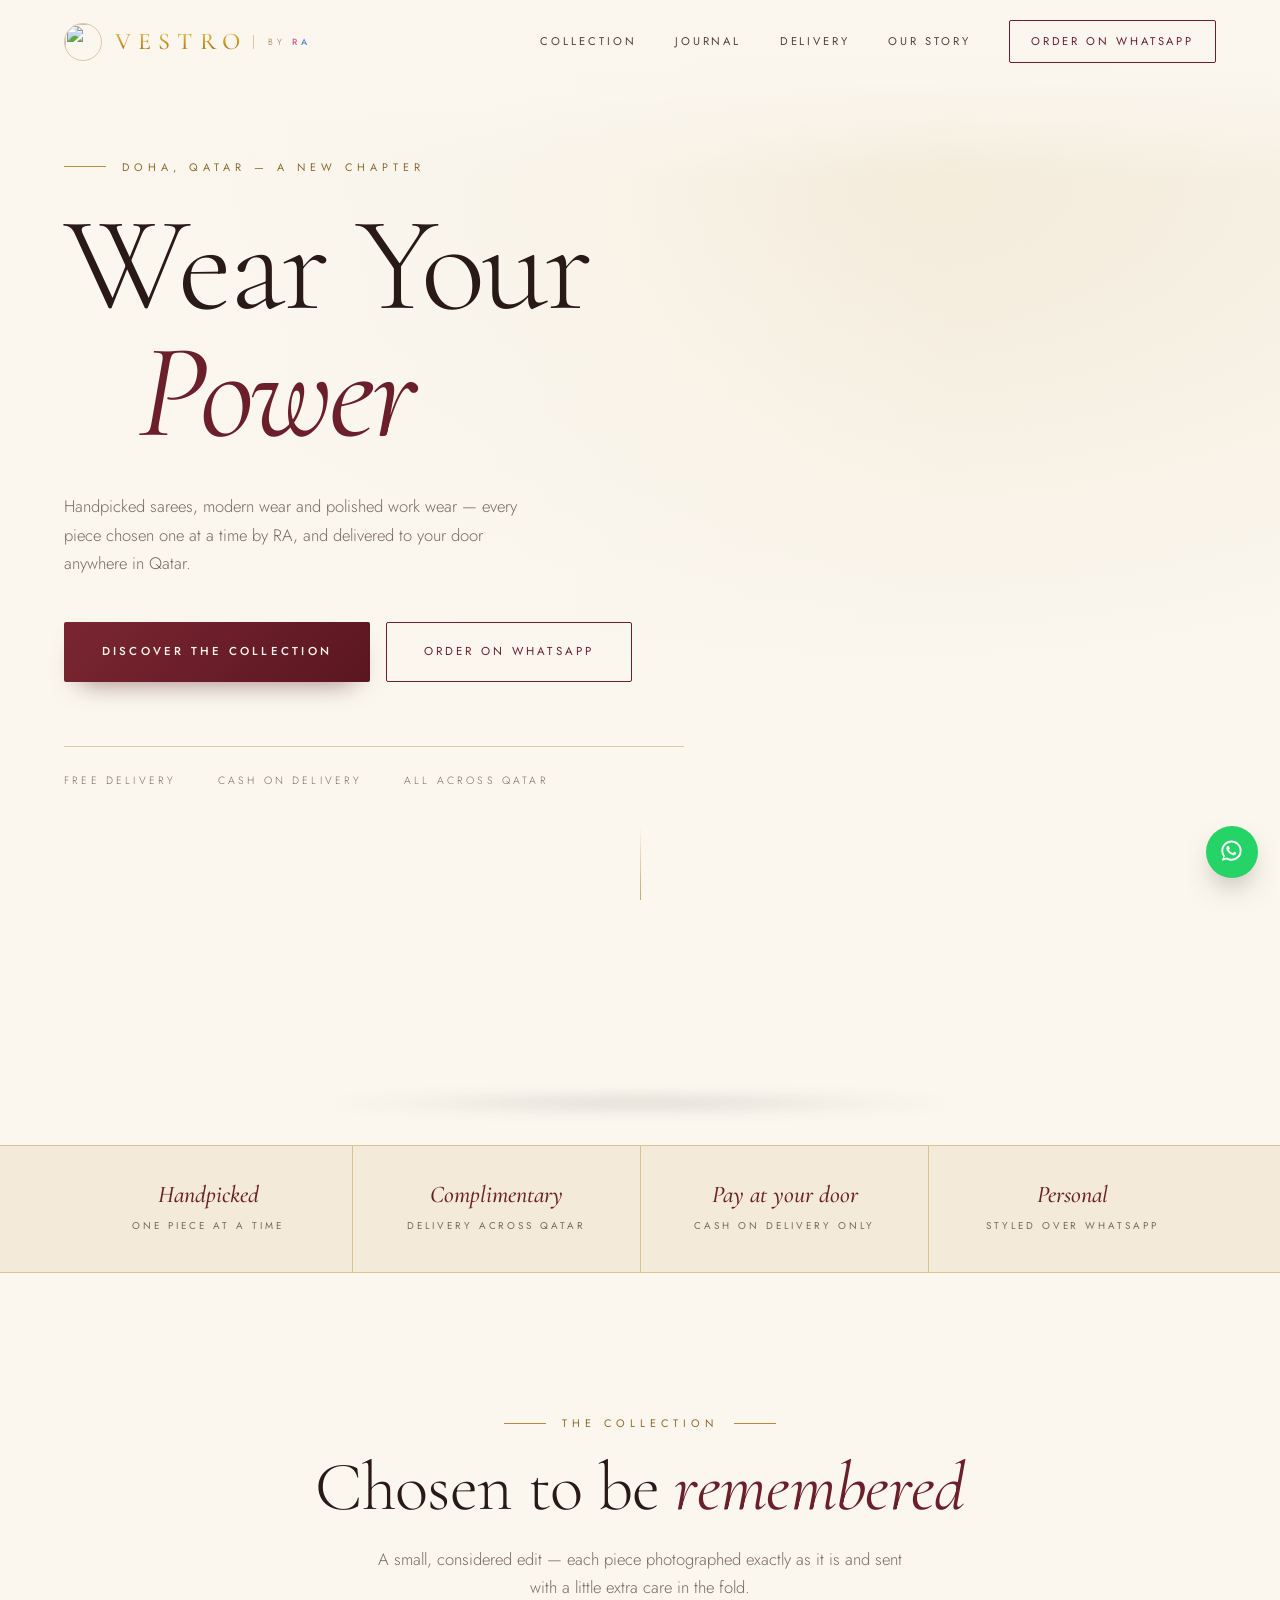
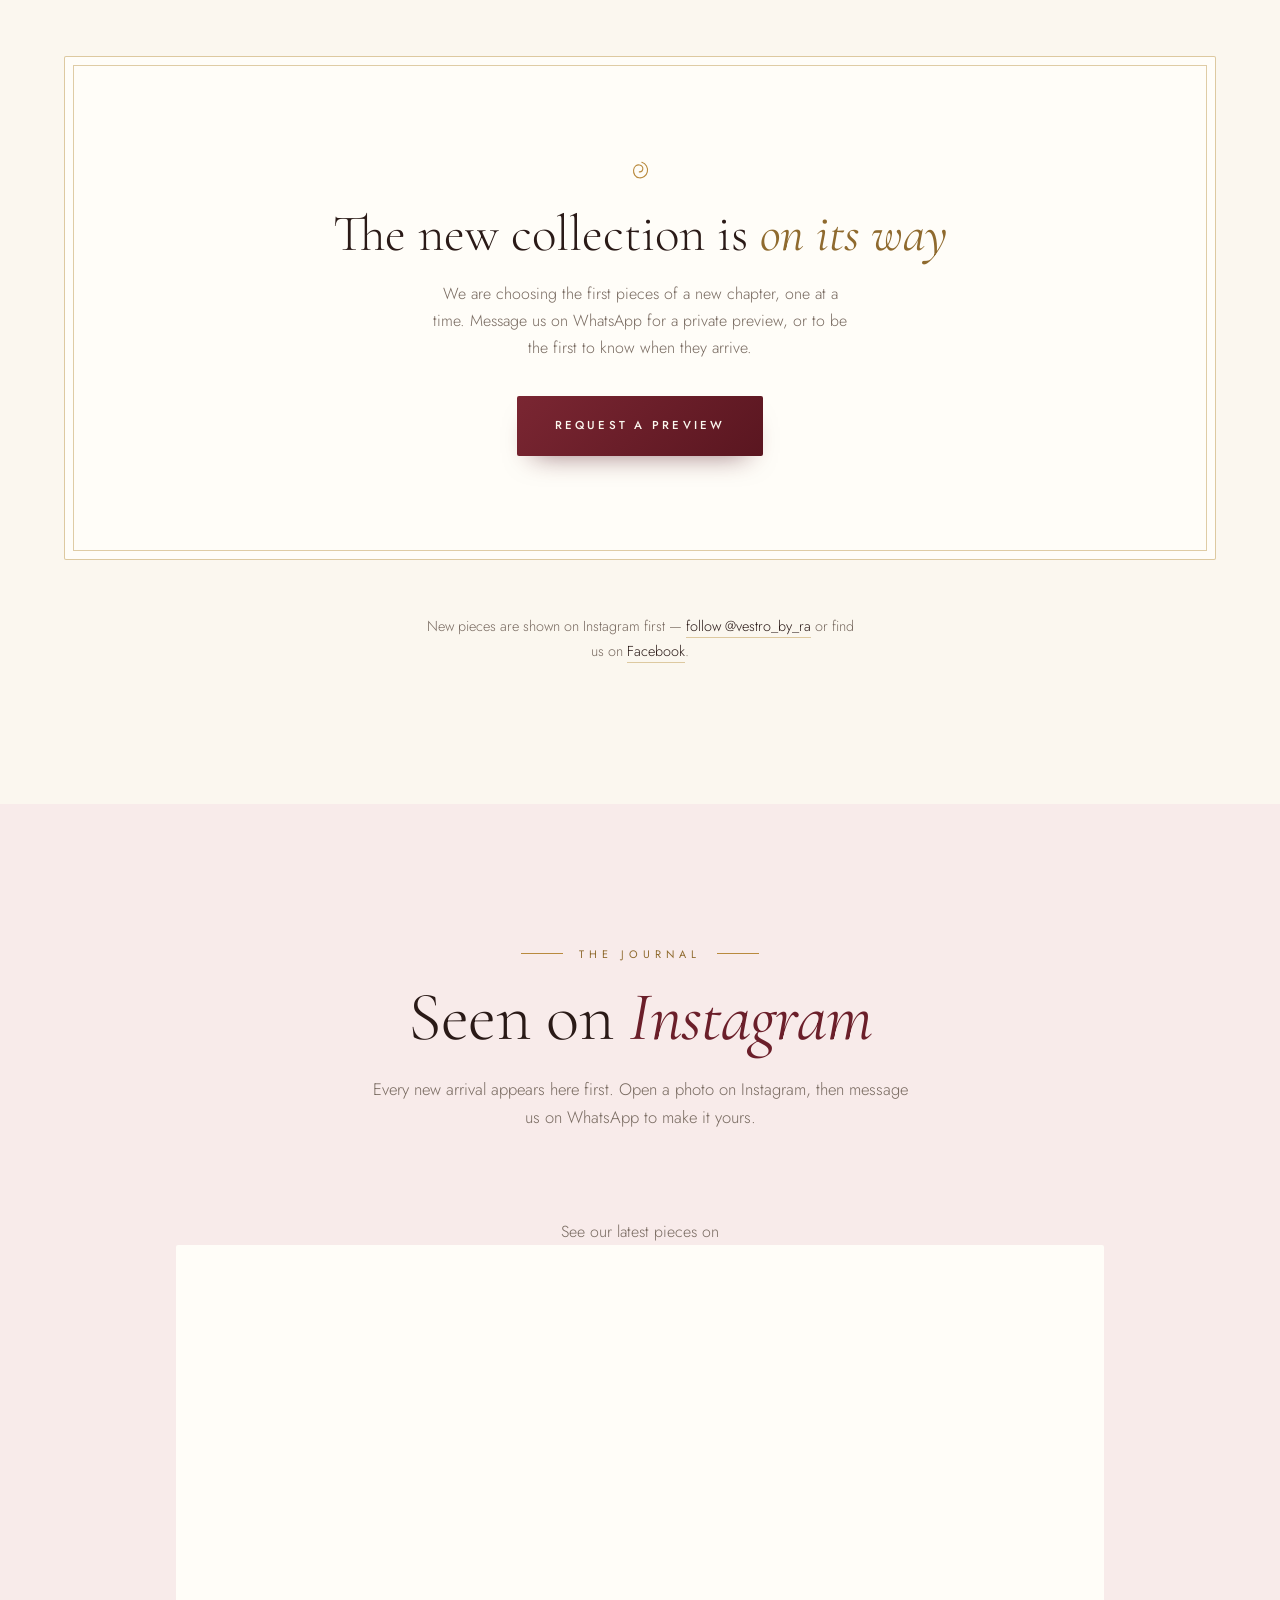
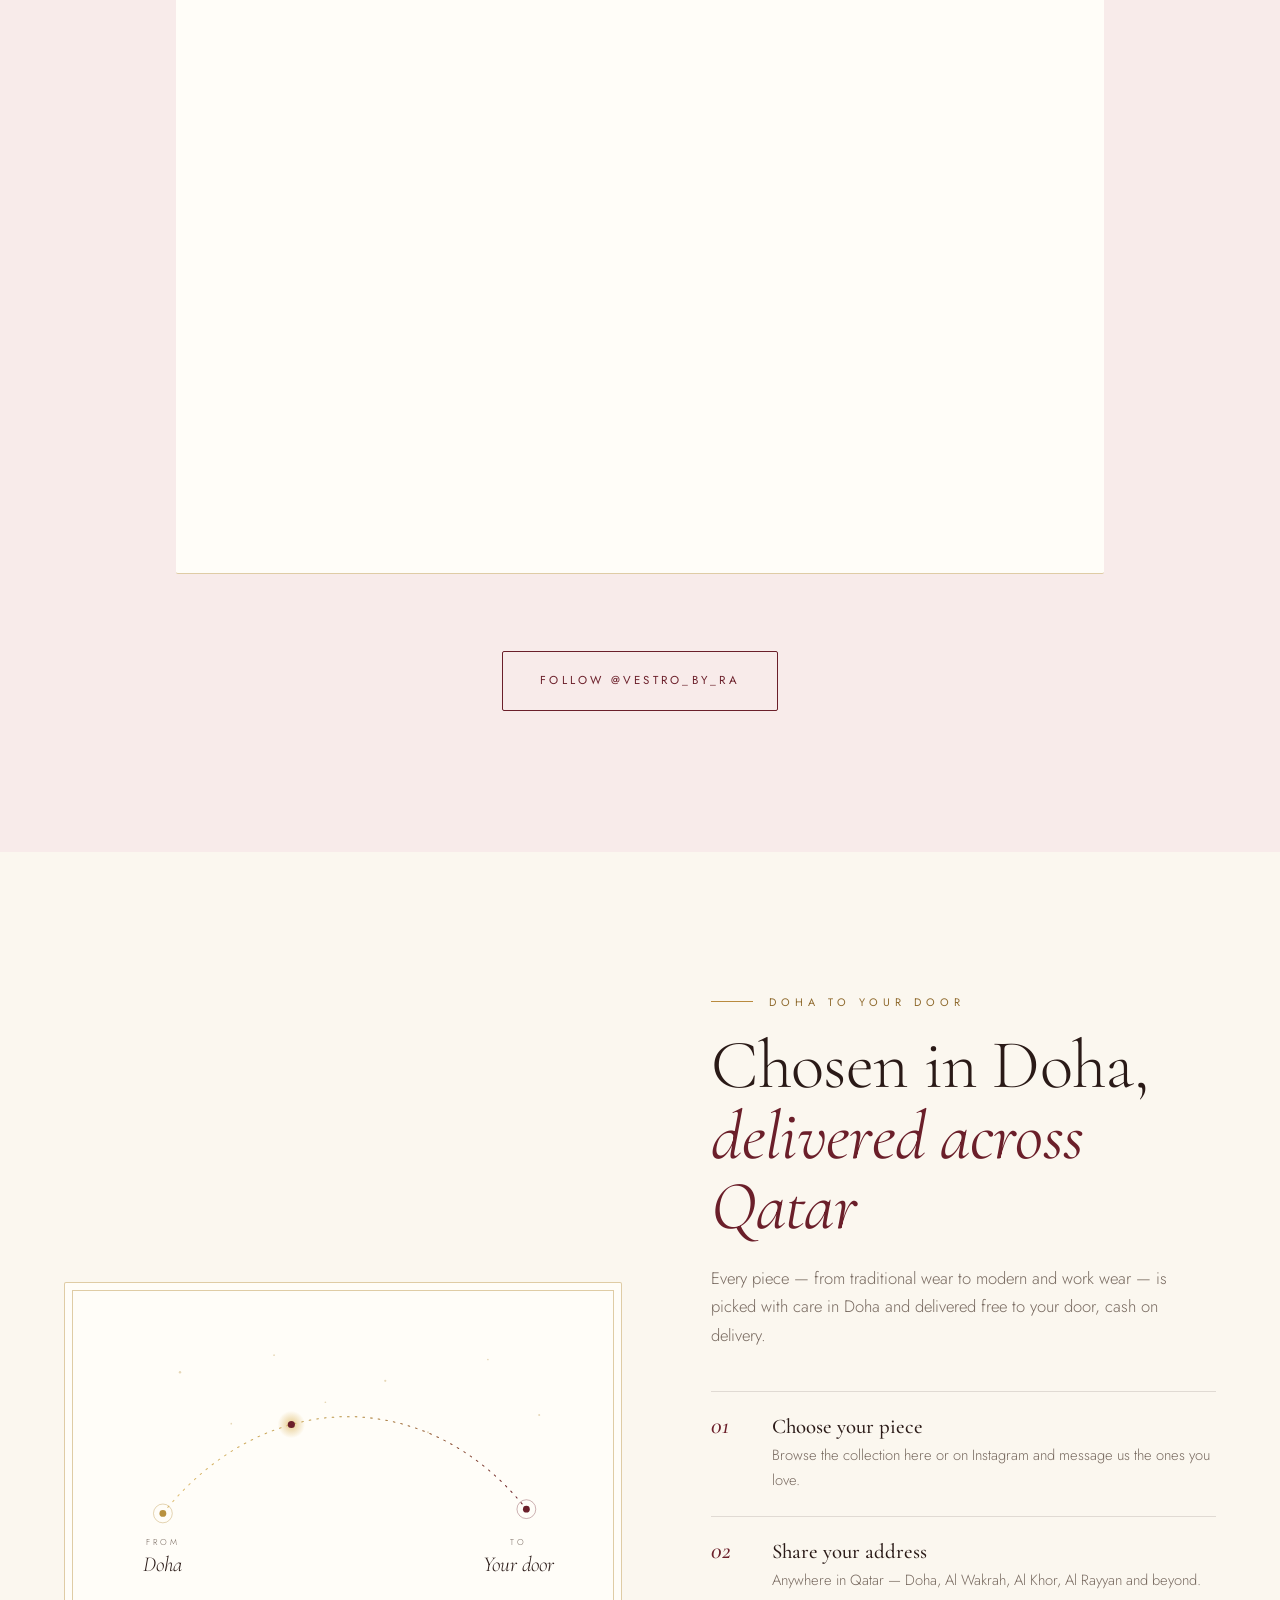
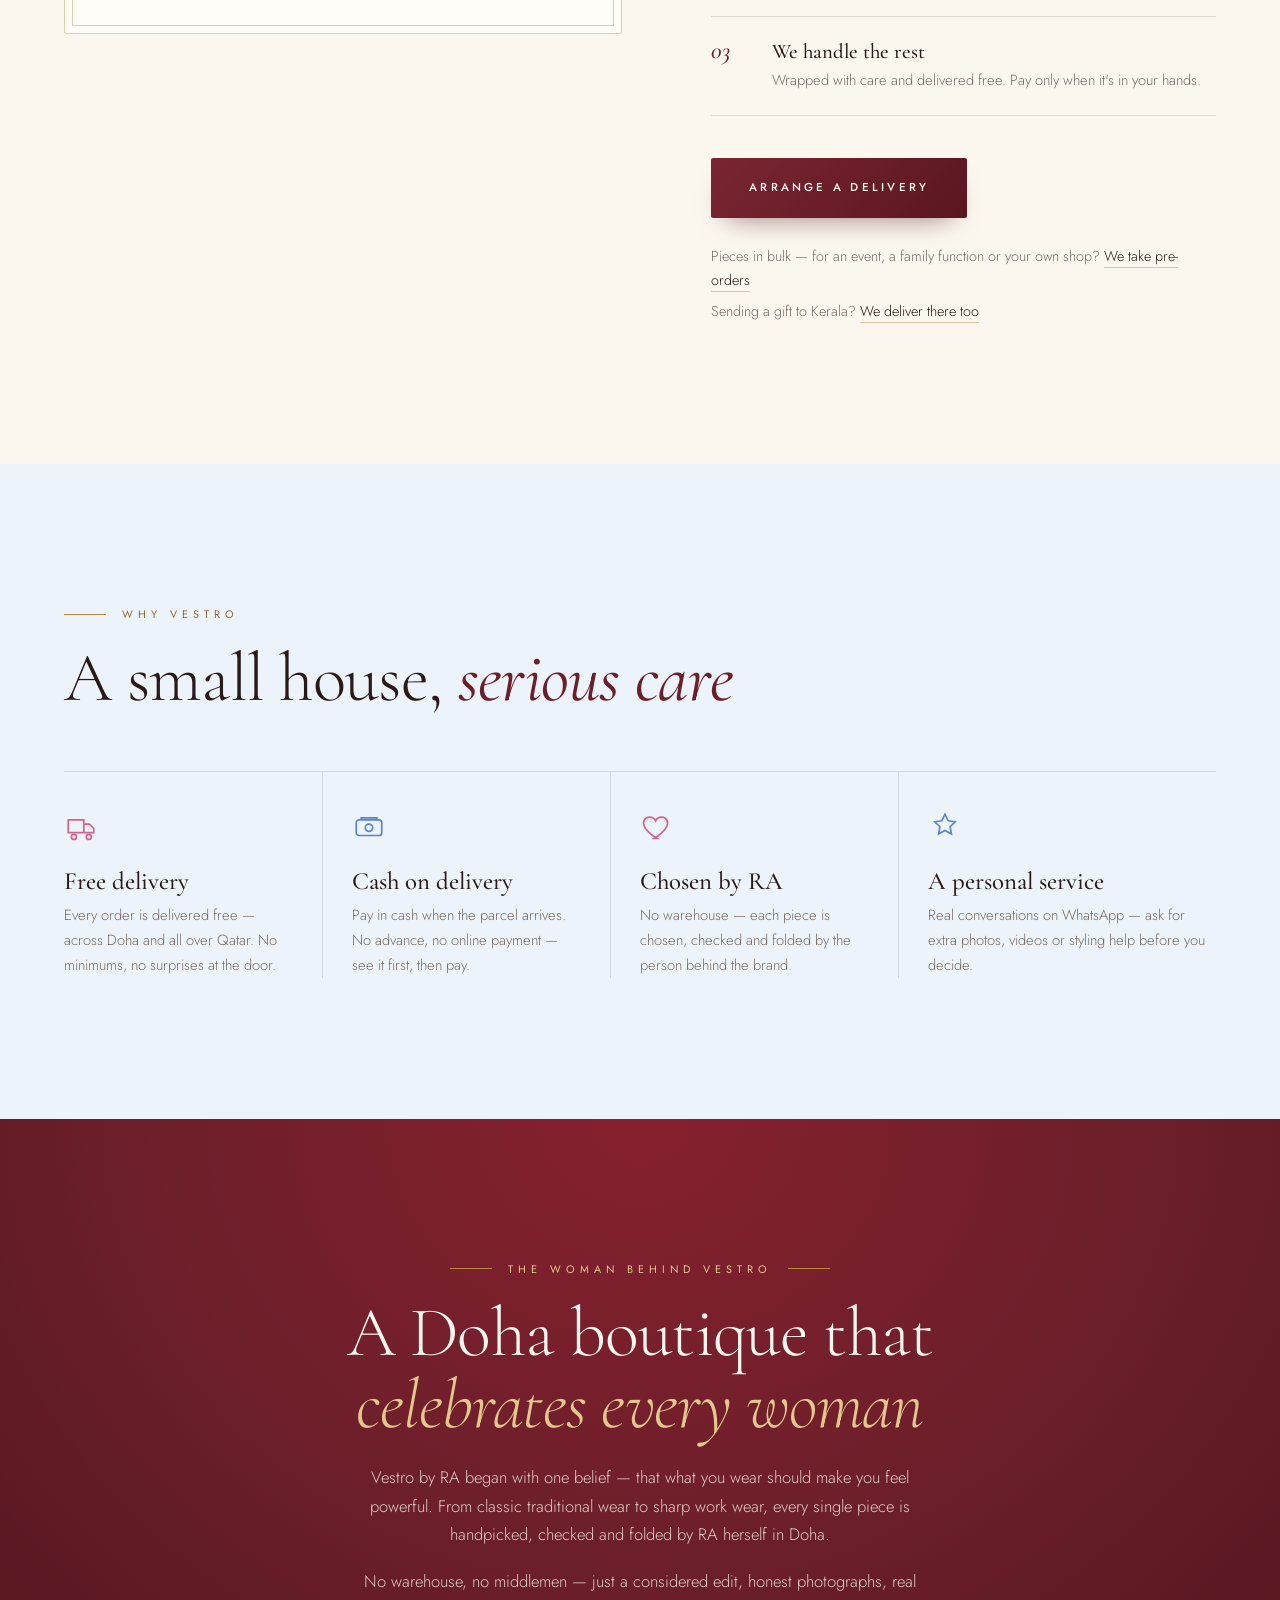
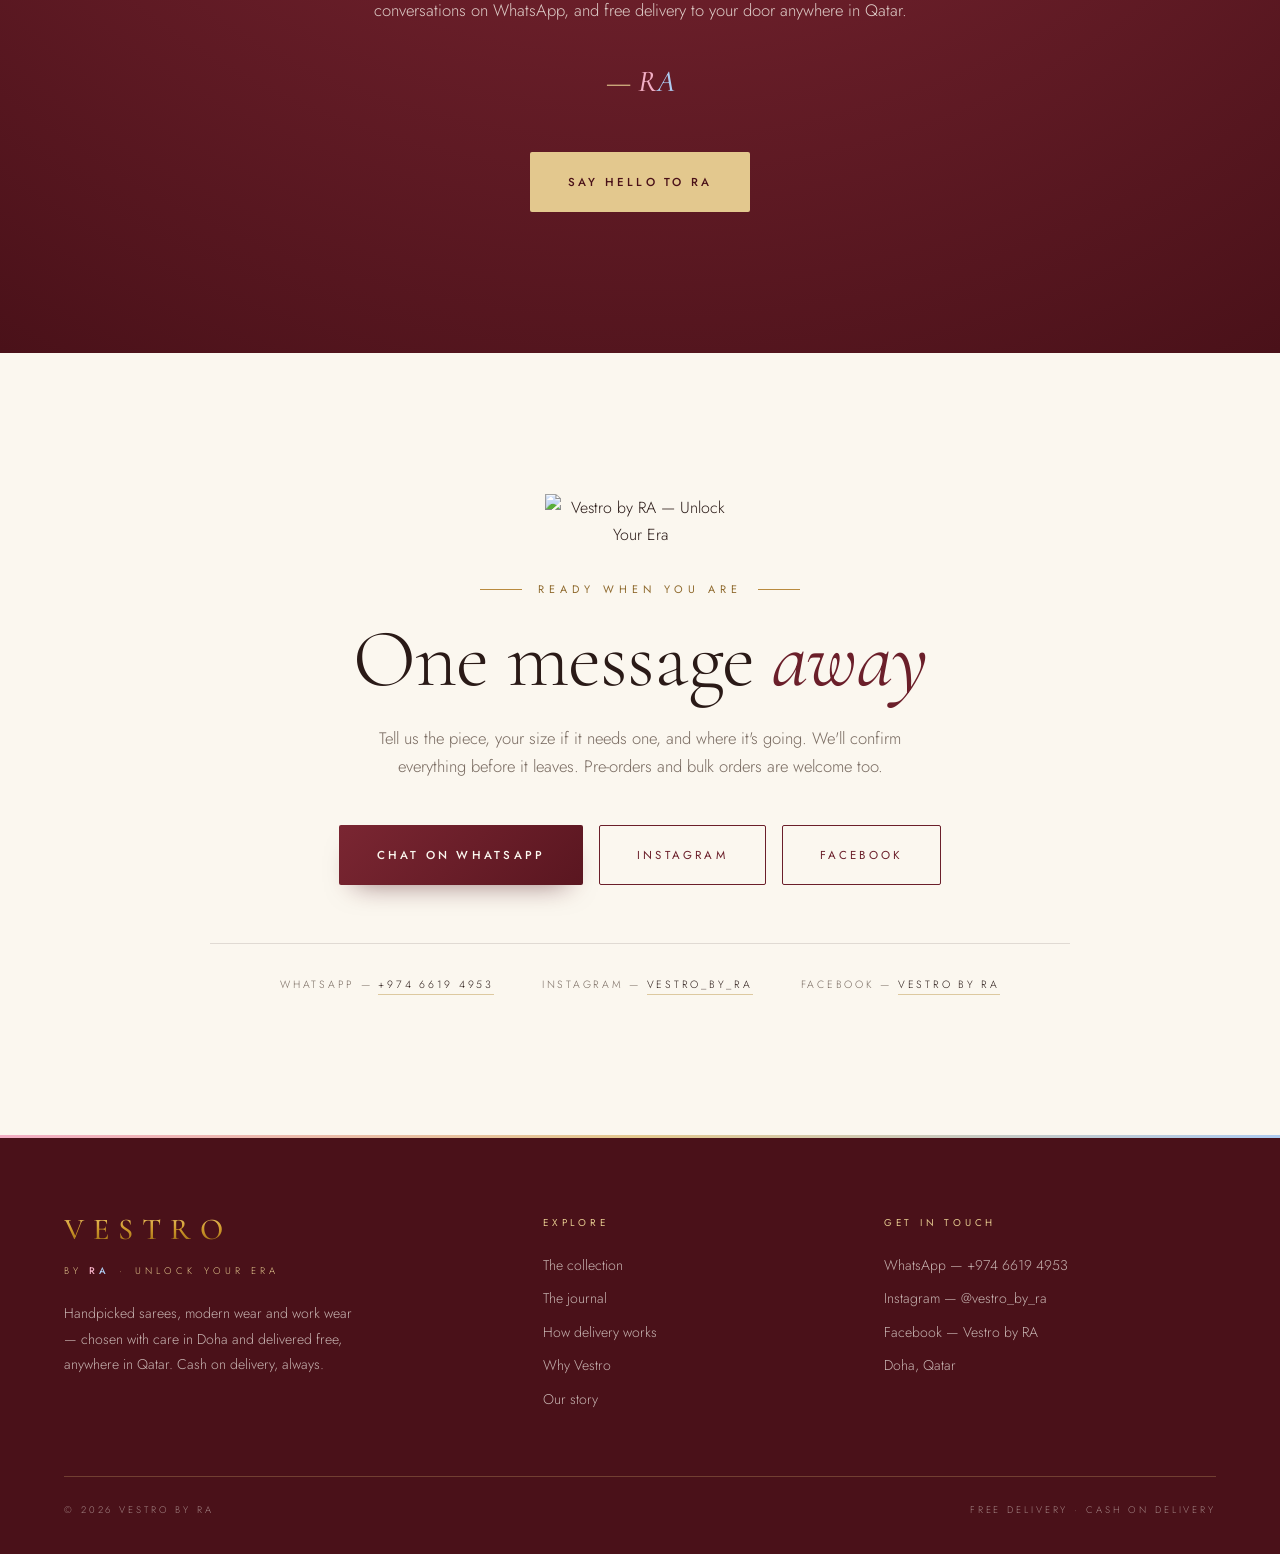
==== index.html @ fd51db3a "Champagne white with the original dark red; light blue and pink touches" ====
<!DOCTYPE html>
<html lang="en">
<head>
<meta charset="UTF-8" />
<meta name="viewport" content="width=device-width, initial-scale=1.0" />
<title>Vestro by RA — Wear Your Power</title>
<meta name="description" content="Vestro by RA — a Doha boutique of handpicked sarees, modern wear & work wear. Ordered on WhatsApp, delivered free across Qatar, cash on delivery." />
<meta name="theme-color" content="#fbf7ef" />
<link rel="icon" type="image/png" href="logo-mark.png" />
<link rel="apple-touch-icon" href="logo-mark.png" />
<link rel="preconnect" href="https://fonts.googleapis.com" />
<link rel="preconnect" href="https://fonts.gstatic.com" crossorigin />
<link href="https://fonts.googleapis.com/css2?family=Cormorant+Garamond:ital,wght@0,300;0,400;0,500;0,600;1,300;1,400;1,500&family=Jost:wght@300;400;500&display=swap" rel="stylesheet" />

  <!-- bump ?v= whenever these files change, so browsers don't keep an old copy -->
  <link rel="stylesheet" href="styles.css?v=8">
</head>
<body>

<!-- shared paisley ornament -->
<svg style="display:none" aria-hidden="true">
  <symbol id="paisley" viewBox="0 0 24 24">
    <path d="M14 3.5c4.5 1.5 7 6 6 10.5S15 21 11 20.5 4.5 16 5 12s3.5-6 6.5-5.5c2.5.4 4 2.6 3.5 4.8-.4 1.8-2 3-3.8 2.7"/>
  </symbol>
</svg>

<!-- ================= NAV ================= -->
<nav class="nav" id="nav">
  <div class="wrap nav-inner">
    <a href="#top" class="brand" aria-label="Vestro by RA — home">
      <img class="brand-mark" src="logo-mark.png" alt="" width="38" height="38" />
      <span class="brand-name">Vestro</span>
      <span class="brand-by">by <span class="ra-r">R</span><span class="ra-a">A</span></span>
    </a>
    <button class="nav-burger" id="navBurger" type="button" aria-label="Open menu" aria-expanded="false" aria-controls="navLinks">
      <span></span><span></span><span></span>
    </button>
    <div class="nav-links" id="navLinks">
      <a href="#collection">Collection</a>
      <a href="#instagram">Journal</a>
      <a href="#gift">Delivery</a>
      <a href="#story">Our story</a>
      <a class="nav-cta" href="https://wa.me/c/97466194953" target="_blank" rel="noopener">Order on WhatsApp</a>
    </div>
  </div>
</nav>

<!-- ================= HERO ================= -->
<header class="hero" id="top">
  <canvas id="silk" aria-hidden="true"></canvas>
  <div class="hero-scrim" aria-hidden="true"></div>

  <div class="wrap hero-content">
    <p class="eyebrow reveal">Doha, Qatar — A new chapter</p>
    <h1 class="reveal" style="transition-delay:.1s">Wear Your <span class="gold-word">Power</span></h1>
    <p class="lead reveal" style="transition-delay:.2s">
      Handpicked sarees, modern wear and polished work wear — every piece
      chosen one at a time by RA, and delivered to your door anywhere in Qatar.
    </p>
    <div class="cta-row reveal" style="transition-delay:.3s">
      <a class="btn btn-primary" href="#collection">Discover the collection</a>
      <a class="btn btn-outline" href="https://wa.me/c/97466194953" target="_blank" rel="noopener">Order on WhatsApp</a>
    </div>
    <div class="hero-meta reveal" style="transition-delay:.4s">
      <span>Free delivery</span>
      <span>Cash on delivery</span>
      <span>All across Qatar</span>
    </div>
  </div>

  <a class="scroll-hint" href="#collection" aria-label="Scroll to collection"></a>
</header>

<!-- ================= SILK SASH (3D) ================= -->
<div class="ribbon-wrap" id="ribbonWrap" aria-hidden="true">
  <canvas id="ribbon"></canvas>
</div>

<!-- ================= PROMISE STRIP ================= -->
<div class="promise">
  <div class="wrap promise-inner">
    <div class="promise-item"><b>Handpicked</b><span>One piece at a time</span></div>
    <div class="promise-item"><b>Complimentary</b><span>Delivery across Qatar</span></div>
    <div class="promise-item"><b>Pay at your door</b><span>Cash on delivery only</span></div>
    <div class="promise-item"><b>Personal</b><span>Styled over WhatsApp</span></div>
  </div>
</div>

<!-- ================= COLLECTION ================= -->
<section class="section" id="collection">
  <div class="wrap">
    <div class="head-center">
      <p class="eyebrow reveal">The collection</p>
      <h2 class="reveal" style="transition-delay:.08s">Chosen to be <span class="gold-word">remembered</span></h2>
      <p class="lead reveal" style="transition-delay:.16s">
        A small, considered edit — each piece photographed exactly as it is
        and sent with a little extra care in the fold.
      </p>
    </div>

    <!-- shop-by-category circles (appear when the collection has more than one) -->
    <div class="cat-row reveal" id="catRow" hidden></div>

    <!-- category filters (appear when the collection has more than one) -->
    <div class="filter-row reveal" id="filterRow" hidden></div>

    <!-- products load live from the admin portal (admin.html) -->
    <div class="grid" id="productGrid" aria-live="polite"></div>

    <p class="lead collection-note reveal">
      New pieces are shown on Instagram first —
      <a class="text-link" href="https://instagram.com/vestro_by_ra" target="_blank" rel="noopener">follow @vestro_by_ra</a>
      or find us on
      <a class="text-link" href="https://www.facebook.com/share/1HUTnpnypa/?mibextid=wwXIfr" target="_blank" rel="noopener">Facebook</a>.
    </p>
  </div>
</section>

<!-- ================= INSTAGRAM FEED ================= -->
<section class="section instagram" id="instagram">
  <div class="wrap">
    <div class="head-center">
      <p class="eyebrow reveal">The journal</p>
      <h2 class="reveal" style="transition-delay:.08s">Seen on <span class="gold-word">Instagram</span></h2>
      <p class="lead reveal" style="transition-delay:.16s">
        Every new arrival appears here first. Open a photo on Instagram,
        then message us on WhatsApp to make it yours.
      </p>
    </div>
    <div class="ig-feed reveal" style="transition-delay:.24s">
      <!-- Instagram feed (@vestro_by_ra) — rendered from the Behold data feed -->
      <div class="ig-grid" id="igGrid" aria-label="Latest Instagram posts"></div>
      <script>
        (() => {
          const grid = document.getElementById("igGrid");
          const NS = "http://www.w3.org/2000/svg";
          const svgEl = (tag, attrs) => {
            const el = document.createElementNS(NS, tag);
            for (const k in attrs) el.setAttribute(k, attrs[k]);
            return el;
          };
          const makeIcon = (type) => {
            if (type === "VIDEO") {
              const svg = svgEl("svg", { viewBox: "0 0 24 24", fill: "currentColor" });
              svg.append(svgEl("path", { d: "M8 5.5v13l11-6.5z" }));
              return svg;
            }
            if (type === "CAROUSEL_ALBUM") {
              const svg = svgEl("svg", { viewBox: "0 0 24 24", fill: "currentColor" });
              svg.append(svgEl("path", { d: "M8 4h10a2 2 0 0 1 2 2v10h-2V6H8z" }));
              svg.append(svgEl("rect", { x: "4", y: "8", width: "12", height: "12", rx: "2" }));
              return svg;
            }
            return null;
          };
          fetch("https://feeds.behold.so/9GCk6ir7QmacVYVJ0ZZN")
            .then(r => r.json())
            .then(data => {
              (data.posts || []).forEach(p => {
                const a = document.createElement("a");
                a.href = p.permalink;
                a.target = "_blank";
                a.rel = "noopener";
                const img = document.createElement("img");
                img.src = (p.sizes && p.sizes.medium) ? p.sizes.medium.mediaUrl : p.mediaUrl;
                img.alt = "Instagram post by @vestro_by_ra";
                img.loading = "lazy";
                a.append(img);
                const icon = makeIcon(p.mediaType);
                if (icon) {
                  const badge = document.createElement("span");
                  badge.className = "ig-type";
                  badge.append(icon);
                  a.append(badge);
                }
                grid.append(a);
              });
            })
            .catch(() => {
              const msg = document.createElement("p");
              msg.className = "ig-fallback";
              msg.append("See our latest pieces on ");
              const link = document.createElement("a");
              link.href = "https://instagram.com/vestro_by_ra";
              link.target = "_blank";
              link.rel = "noopener";
              link.textContent = "Instagram →";
              msg.append(link);
              grid.append(msg);
            });
        })();
      </script>
    </div>
    <div class="cta-row reveal" style="justify-content:center;margin-top:2.8rem;transition-delay:.3s">
      <a class="btn btn-outline" href="https://instagram.com/vestro_by_ra" target="_blank" rel="noopener">Follow @vestro_by_ra</a>
    </div>
  </div>
</section>

<!-- ================= DELIVERY ================= -->
<section class="section gift" id="gift">
  <div class="wrap gift-grid">
    <div class="route-box reveal">
      <svg class="route-svg" viewBox="0 0 560 320" role="img" aria-label="Animated delivery route from our Doha boutique to your doorstep across Qatar">
        <defs>
          <linearGradient id="routeGold" x1="0" y1="0" x2="1" y2="0">
            <stop offset="0" stop-color="#e2c27a"/><stop offset=".5" stop-color="#b8913f"/><stop offset="1" stop-color="#6b1f2a"/>
          </linearGradient>
          <radialGradient id="glow" cx=".5" cy=".5" r=".5">
            <stop offset="0" stop-color="#e2c27a" stop-opacity=".85"/><stop offset="1" stop-color="#e2c27a" stop-opacity="0"/>
          </radialGradient>
        </defs>
        <!-- faint stars -->
        <g fill="#b8913f" opacity=".35">
          <circle cx="90" cy="60" r="1.4"/><circle cx="200" cy="40" r="1"/><circle cx="330" cy="70" r="1.3"/>
          <circle cx="450" cy="45" r="1"/><circle cx="510" cy="110" r="1.2"/><circle cx="150" cy="120" r="1"/>
          <circle cx="380" cy="130" r="1.1"/><circle cx="260" cy="95" r="1"/>
        </g>
        <!-- route -->
        <path id="flight" d="M70 225 C 190 75, 380 75, 495 220" fill="none" stroke="url(#routeGold)" stroke-width="1.2" stroke-dasharray="2 7" stroke-linecap="round"/>
        <!-- moving parcel -->
        <g id="parcel" transform="translate(70 225)">
          <circle r="16" fill="url(#glow)"/>
          <circle r="4.2" fill="#6b1f2a"/>
        </g>
        <!-- Doha (origin) -->
        <g>
          <circle cx="70" cy="225" r="4" fill="#b8913f"/>
          <circle cx="70" cy="225" r="11" fill="none" stroke="#b8913f" stroke-opacity=".45"/>
          <text class="route-city" x="70" y="262" text-anchor="middle">From</text>
          <text class="route-city-big" x="70" y="292" text-anchor="middle">Doha</text>
        </g>
        <!-- Your door (home) -->
        <g>
          <circle cx="495" cy="220" r="4" fill="#6b1f2a"/>
          <circle cx="495" cy="220" r="11" fill="none" stroke="#6b1f2a" stroke-opacity=".4"/>
          <text class="route-city" x="486" y="262" text-anchor="middle">To</text>
          <text class="route-city-big" x="486" y="292" text-anchor="middle">Your door</text>
        </g>
      </svg>
    </div>

    <div>
      <p class="eyebrow reveal">Doha to your door</p>
      <h2 class="reveal" style="transition-delay:.08s">Chosen in Doha, <span class="gold-word">delivered across Qatar</span></h2>
      <p class="lead reveal" style="transition-delay:.16s">
        Every piece — from traditional wear to modern and work wear — is
        picked with care in Doha and delivered free to your door, cash on delivery.
      </p>
      <div class="steps">
        <div class="step reveal" style="transition-delay:.2s">
          <span class="step-num">01</span>
          <div><h4>Choose your piece</h4><p>Browse the collection here or on Instagram and message us the ones you love.</p></div>
        </div>
        <div class="step reveal" style="transition-delay:.28s">
          <span class="step-num">02</span>
          <div><h4>Share your address</h4><p>Anywhere in Qatar — Doha, Al Wakrah, Al Khor, Al Rayyan and beyond.</p></div>
        </div>
        <div class="step reveal" style="transition-delay:.36s">
          <span class="step-num">03</span>
          <div><h4>We handle the rest</h4><p>Wrapped with care and delivered free. Pay only when it's in your hands.</p></div>
        </div>
      </div>
      <div class="cta-row reveal" style="margin-top:2.6rem;transition-delay:.42s">
        <a class="btn btn-primary" href="https://wa.me/97466194953?text=Hi!%20I%27d%20like%20a%20piece%20delivered%20in%20Qatar%20%E2%9C%A8" target="_blank" rel="noopener">Arrange a delivery</a>
      </div>
      <div class="gift-extra reveal" style="transition-delay:.48s">
        <p>
          Pieces in bulk — for an event, a family function or your own shop?
          <a class="text-link" href="https://wa.me/97466194953?text=Hi%20Vestro%20by%20RA!%20I%27d%20like%20to%20place%20a%20pre-order%20for%20pieces%20in%20bulk%20%E2%9C%A8" target="_blank" rel="noopener">We take pre-orders</a>
        </p>
        <p>
          Sending a gift to Kerala?
          <a class="text-link" href="https://wa.me/97466194953?text=Hi!%20I%27d%20like%20to%20send%20a%20saree%20as%20a%20gift%20to%20Kerala%20%F0%9F%A4%8D" target="_blank" rel="noopener">We deliver there too</a>
        </p>
      </div>
    </div>
  </div>
</section>

<!-- ================= WHY ================= -->
<section class="section why-section" id="why">
  <div class="wrap">
    <p class="eyebrow reveal">Why Vestro</p>
    <h2 class="reveal" style="transition-delay:.08s">A small house, <span class="gold-word">serious care</span></h2>
    <div class="why-grid">
      <div class="why reveal">
        <svg viewBox="0 0 24 24"><path d="M3 7h11v9H3zM14 10h4l3 3v3h-7z"/><circle cx="7" cy="19" r="1.8"/><circle cx="17.5" cy="19" r="1.8"/></svg>
        <h3>Free delivery</h3>
        <p>Every order is delivered free — across Doha and all over Qatar. No minimums, no surprises at the door.</p>
      </div>
      <div class="why reveal" style="transition-delay:.1s">
        <svg viewBox="0 0 24 24"><rect x="3" y="7" width="18" height="11" rx="2"/><circle cx="12" cy="12.5" r="2.6"/><path d="M6.5 7V5.5h11V7"/></svg>
        <h3>Cash on delivery</h3>
        <p>Pay in cash when the parcel arrives. No advance, no online payment — see it first, then pay.</p>
      </div>
      <div class="why reveal" style="transition-delay:.2s">
        <svg viewBox="0 0 24 24"><path d="M12 20s-7-4.2-9-8.6C1.6 8 3.6 5 6.7 5c2 0 3.6 1.1 4.3 2.6C11.7 6.1 13.3 5 15.3 5c3.1 0 5.1 3 3.7 6.4-2 4.4-9 8.6-9 8.6z"/></svg>
        <h3>Chosen by RA</h3>
        <p>No warehouse — each piece is chosen, checked and folded by the person behind the brand.</p>
      </div>
      <div class="why reveal" style="transition-delay:.3s">
        <svg viewBox="0 0 24 24"><path d="M12 3l2.2 4.6 5 .7-3.6 3.5.9 5-4.5-2.4-4.5 2.4.9-5L4.8 8.3l5-.7z"/></svg>
        <h3>A personal service</h3>
        <p>Real conversations on WhatsApp — ask for extra photos, videos or styling help before you decide.</p>
      </div>
    </div>
  </div>
</section>

<!-- ================= STORY ================= -->
<section class="section story" id="story">
  <div class="wrap story-inner">
    <p class="eyebrow reveal">The woman behind Vestro</p>
    <h2 class="reveal" style="transition-delay:.08s">A Doha boutique that <em>celebrates every woman</em></h2>
    <p class="reveal" style="transition-delay:.16s">
      Vestro by RA began with one belief — that what you wear should make you
      feel powerful. From classic traditional wear to sharp work wear, every single
      piece is handpicked, checked and folded by RA herself in Doha.
    </p>
    <p class="reveal" style="transition-delay:.22s">
      No warehouse, no middlemen — just a considered edit, honest photographs, real
      conversations on WhatsApp, and free delivery to your door anywhere in Qatar.
    </p>
    <p class="story-sign reveal" style="transition-delay:.28s">— <span class="ra-r">R</span><span class="ra-a">A</span></p>
    <div class="cta-row reveal" style="justify-content:center;transition-delay:.34s">
      <a class="btn btn-primary" href="https://wa.me/97466194953?text=Hi%20RA!%20I%27d%20love%20to%20know%20more%20about%20Vestro%20%E2%9C%A8" target="_blank" rel="noopener">Say hello to RA</a>
    </div>
  </div>
</section>

<!-- ================= ORDER ================= -->
<section class="section order" id="order">
  <div class="wrap">
    <img class="order-logo reveal" src="logo-transparent.png" alt="Vestro by RA — Unlock Your Era" />
    <div class="head-center">
      <p class="eyebrow reveal">Ready when you are</p>
      <h2 class="reveal" style="transition-delay:.08s">One message <span class="gold-word">away</span></h2>
      <p class="lead reveal" style="transition-delay:.16s">
        Tell us the piece, your size if it needs one, and where it's going.
        We'll confirm everything before it leaves. Pre-orders and bulk orders
        are welcome too.
      </p>
    </div>
    <div class="cta-row reveal" style="justify-content:center;transition-delay:.24s">
      <a class="btn btn-primary" href="https://wa.me/c/97466194953" target="_blank" rel="noopener">Chat on WhatsApp</a>
      <a class="btn btn-outline" href="https://instagram.com/vestro_by_ra" target="_blank" rel="noopener">Instagram</a>
      <a class="btn btn-outline" href="https://www.facebook.com/share/1HUTnpnypa/?mibextid=wwXIfr" target="_blank" rel="noopener">Facebook</a>
    </div>
    <div class="order-handles reveal" style="transition-delay:.32s">
      <span>WhatsApp — <a href="https://wa.me/97466194953" target="_blank" rel="noopener">+974 6619 4953</a></span>
      <span>Instagram — <a href="https://instagram.com/vestro_by_ra" target="_blank" rel="noopener">vestro_by_ra</a></span>
      <span>Facebook — <a href="https://www.facebook.com/share/1HUTnpnypa/?mibextid=wwXIfr" target="_blank" rel="noopener">Vestro by RA</a></span>
    </div>
  </div>
</section>

<!-- ================= FOOTER ================= -->
<footer>
  <div class="wrap foot-grid">
    <div class="foot-col foot-brand">
      <span class="brand-name">Vestro</span>
      <p class="foot-tag">By <span class="ra-r">R</span><span class="ra-a">A</span>&ensp;·&ensp;Unlock Your Era</p>
      <p class="foot-blurb">Handpicked sarees, modern wear and work wear — chosen with care in Doha and delivered free, anywhere in Qatar. Cash on delivery, always.</p>
    </div>
    <div class="foot-col">
      <h4>Explore</h4>
      <a href="#collection">The collection</a>
      <a href="#instagram">The journal</a>
      <a href="#gift">How delivery works</a>
      <a href="#why">Why Vestro</a>
      <a href="#story">Our story</a>
    </div>
    <div class="foot-col">
      <h4>Get in touch</h4>
      <a href="https://wa.me/97466194953" target="_blank" rel="noopener">WhatsApp — +974 6619 4953</a>
      <a href="https://instagram.com/vestro_by_ra" target="_blank" rel="noopener">Instagram — @vestro_by_ra</a>
      <a href="https://www.facebook.com/share/1HUTnpnypa/?mibextid=wwXIfr" target="_blank" rel="noopener">Facebook — Vestro by RA</a>
      <span class="foot-loc">Doha, Qatar</span>
    </div>
  </div>
  <div class="wrap foot-bottom">
    <span>© <span id="yr"></span> Vestro by RA</span>
    <span>Free delivery · Cash on delivery</span>
  </div>
</footer>

<!-- ================= ORDER BASKET BAR ================= -->
<div class="cart-dock" id="cartBar" hidden>
  <div class="cart-panel" id="cartPanel" hidden></div>
  <div class="cart-bar">
    <button type="button" class="cart-toggle" id="cartToggle" aria-expanded="false" aria-controls="cartPanel">
      <span id="cartCount">0 selected</span><i class="chev" aria-hidden="true"></i>
    </button>
    <button type="button" id="cartClear" class="cart-clear">Clear</button>
    <a class="btn btn-primary cart-send" id="cartSend" href="#" target="_blank" rel="noopener">Order<span class="on-wa">&nbsp;on WhatsApp</span></a>
  </div>
</div>

<!-- ================= PRODUCT VIEWER ================= -->
<div class="pm-backdrop" id="pmBackdrop" hidden>
  <div class="pm" role="dialog" aria-modal="true" aria-label="Product details">
    <button type="button" class="pm-close" id="pmClose" aria-label="Close">×</button>
    <div class="pm-stage" id="pmStage">
      <div class="pm-img" id="pmImg"></div>
      <button type="button" class="pm-nav pm-prev" id="pmPrev" aria-label="Previous photo">‹</button>
      <button type="button" class="pm-nav pm-next" id="pmNext" aria-label="Next photo">›</button>
      <span class="pm-count" id="pmCount"></span>
    </div>
    <div class="pm-info">
      <div class="pm-dots" id="pmDots"></div>
      <h3 id="pmName"></h3>
      <p class="weave" id="pmWeave"></p>
      <p class="price" id="pmPrice"></p>
      <div class="pm-actions">
        <button class="chip chip-add" id="pmAdd" type="button">Add to order</button>
        <a class="chip chip-wa" id="pmBuy" href="#" target="_blank" rel="noopener">Order now</a>
        <span class="chip chip-sold" id="pmSold" hidden>Sold out</span>
      </div>
      <p class="pm-note">Free delivery in Qatar · Cash on delivery</p>
    </div>
  </div>
</div>

<!-- ================= FLOATING WHATSAPP ================= -->
<a class="wa-float" href="https://wa.me/97466194953?text=Hi%20Vestro%20by%20RA!%20%E2%9C%A8" target="_blank" rel="noopener" aria-label="Chat with Vestro by RA on WhatsApp">
  <svg viewBox="0 0 32 32"><path d="M16 3C9.4 3 4 8.3 4 14.9c0 2.6.8 5 2.3 7L4.7 27l5.3-1.6c1.9 1 4 1.6 6 1.6 6.6 0 12-5.3 12-11.9S22.6 3 16 3zm0 21.7c-1.9 0-3.7-.5-5.3-1.5l-.4-.2-3.1 1 1-3-.3-.4a9.6 9.6 0 0 1-1.7-5.6C6.2 9.5 10.6 5.2 16 5.2s9.8 4.3 9.8 9.7-4.4 9.8-9.8 9.8zm5.4-7.3c-.3-.2-1.7-.9-2-1s-.5-.2-.7.2-.8 1-.9 1.1-.3.2-.6.1a8 8 0 0 1-2.4-1.5 8.8 8.8 0 0 1-1.6-2c-.2-.3 0-.5.1-.6l.4-.5c.2-.2.2-.3.3-.5s0-.4 0-.5l-.9-2.2c-.2-.6-.5-.5-.7-.5h-.6c-.2 0-.5.1-.8.4S9.9 11 9.9 12.4s1 2.8 1.2 3c.1.2 2 3.1 4.9 4.3.7.3 1.2.5 1.6.6.7.2 1.3.2 1.8.1.6-.1 1.7-.7 1.9-1.4s.2-1.2.2-1.3c-.1-.1-.3-.2-.6-.3z"/></svg>
</a>

<script src="https://cdnjs.cloudflare.com/ajax/libs/three.js/r128/three.min.js"></script>
  <script src="firebase-config.js?v=8"></script>
  <script src="script.js?v=8"></script>
  <script type="module" src="catalog.js?v=8"></script>

</body>
</html>
---- styles.css ----
/* ============ TOKENS — three colours only: warm cream, one rich maroon, gold as a thin accent ============ */
:root{
  --paper:#fbf7ef;            /* champagne white page      */
  --paper-2:#f3ead9;          /* champagne                 */
  --card:#fffdf8;             /* raised surface            */
  --ink:#2a1a17;              /* warm brown-black text     */
  --taupe:#786a60;            /* muted secondary text      */
  --maroon:#6b1f2a;           /* dark red, as on the original site */
  --maroon-deep:#4a1119;
  --maroon-grad:linear-gradient(135deg,#7a2632 0%,#5a1620 100%);
  --on-maroon:#fbf7ef;        /* text on maroon            */
  --gold:#b98a3e;             /* antique gold, decor only  */
  --pink:#d4638f;             /* small touches only        */
  --blue:#5b84c9;
  --blush:#f8ebea;            /* pale pink section tint    */
  --sky:#edf3fa;              /* pale blue section tint    */
  --gold-hi:#e3c88e;
  --gold-text:#8f6a2e;        /* gold dark enough for text */
  --line:rgba(42,26,23,.13);
  --line-gold:rgba(184,145,63,.45);
  --line-on-maroon:rgba(226,194,122,.26);
  --display:'Cormorant Garamond','Cormorant',Georgia,serif;
  --body:'Jost',system-ui,sans-serif;
  --ease:cubic-bezier(.22,.75,.25,1);
  --radius:2px;
  --wa:#25d366;
}
*{margin:0;padding:0;box-sizing:border-box}
[hidden]{display:none!important}
html{scroll-behavior:smooth;scroll-padding-top:80px;-webkit-text-size-adjust:100%;text-size-adjust:100%}
body{
  background:var(--paper);
  color:var(--ink);
  font-family:var(--body);
  font-weight:300;
  line-height:1.7;
  overflow-x:hidden;
  -webkit-font-smoothing:antialiased;
  -webkit-tap-highlight-color:transparent;
}
button,a{touch-action:manipulation} /* no double-tap zoom delay on controls */
::selection{background:var(--maroon);color:var(--on-maroon)}
a{color:inherit;text-decoration:none}
img,svg,canvas{display:block;max-width:100%}
:focus-visible{outline:1px solid var(--gold);outline-offset:4px}

.wrap{width:min(1240px,90vw);margin-inline:auto}
.section{padding:clamp(5.5rem,11vw,10rem) 0;position:relative}
.section > .wrap{position:relative;z-index:1}

/* ============ TEXT ROLES ============ */
.eyebrow{
  font-size:.68rem;font-weight:400;letter-spacing:.46em;text-transform:uppercase;
  color:var(--gold-text);display:flex;align-items:center;gap:1rem;
}
.eyebrow::before{content:"";width:42px;height:1px;background:var(--gold)}
h1,h2{font-family:var(--display);font-weight:300;line-height:1.02;letter-spacing:-.01em}
h2{font-size:clamp(2.6rem,5.4vw,4.4rem);margin:1.2rem 0 1.4rem}
.gold-word{font-style:italic;font-weight:400;color:var(--maroon)}
.lead{color:var(--taupe);max-width:54ch;font-size:1.04rem}
.text-link{color:var(--ink);border-bottom:1px solid var(--line-gold);padding-bottom:1px;transition:border-color .3s,color .3s}
.text-link:hover{color:var(--maroon);border-color:var(--maroon)}

/* centred section heading */
.head-center{text-align:center}
.head-center .eyebrow{justify-content:center}
.head-center .eyebrow::after{content:"";width:42px;height:1px;background:var(--gold)}
.head-center .lead{margin-inline:auto}

/* paisley ornament + divider */
.orn{width:22px;height:22px;stroke:var(--gold);fill:none;stroke-width:1.2;stroke-linecap:round}
.divider{display:flex;align-items:center;justify-content:center;gap:1.1rem;margin-bottom:2.6rem}
.divider span{height:1px;width:min(140px,20vw)}
.divider span:first-child{background:linear-gradient(to left,var(--gold),transparent);opacity:.7}
.divider span:last-child{background:linear-gradient(to right,var(--gold),transparent);opacity:.7}

/* ============ NAV ============ */
.nav{
  position:fixed;left:0;right:0;top:0;z-index:60;color:var(--ink);
  transition:background .45s var(--ease),box-shadow .45s var(--ease);
}
.nav.scrolled,.nav.menu-open{
  background:rgba(251,247,239,.9);-webkit-backdrop-filter:blur(16px);backdrop-filter:blur(16px);
  box-shadow:0 1px 0 var(--line);color:var(--ink);
}
.nav-inner{display:flex;align-items:center;justify-content:space-between;padding:1.25rem 0;transition:padding .45s var(--ease)}
.nav.scrolled .nav-inner{padding:.8rem 0}
.brand{display:flex;align-items:center;gap:.8rem}
.brand-mark{width:38px;height:38px;border-radius:50%;flex:none;border:1px solid var(--line-gold)}
.brand-name{
  font-family:var(--display);font-weight:500;font-size:1.5rem;letter-spacing:.3em;
  text-transform:uppercase;line-height:1;margin-right:-.3em;
  /* the logo's gold lettering */
  background:linear-gradient(180deg,#e9c267 0%,#d09a2c 45%,#9c6a12 100%);
  -webkit-background-clip:text;background-clip:text;color:transparent;
}
.brand-by{
  font-size:.56rem;letter-spacing:.42em;text-transform:uppercase;color:var(--gold-text);
  padding-left:.9rem;border-left:1px solid var(--line-gold);line-height:1.6;
}
/* the logo's pink R and blue A */
.ra-r{color:var(--pink);font-weight:500}
.ra-a{color:var(--blue);font-weight:500}
.story .ra-r,footer .ra-r{color:#f2aec4}
.story .ra-a,footer .ra-a{color:#aecbf0}
.nav-links{display:flex;gap:2.4rem;align-items:center;font-size:.7rem;letter-spacing:.26em;text-transform:uppercase;font-weight:400}
.nav-links a{position:relative;padding:.35rem 0;opacity:.82;transition:opacity .3s}
.nav-links a:hover{opacity:1}
.nav-links a::after{content:"";position:absolute;left:0;bottom:0;width:100%;height:1px;background:var(--gold);transform:scaleX(0);transform-origin:left;transition:transform .4s var(--ease)}
.nav-links a:hover::after{transform:scaleX(1)}
.nav-links .nav-cta{
  border:1px solid var(--maroon);color:var(--maroon);opacity:1;border-radius:var(--radius);
  padding:.7rem 1.3rem;transition:background .3s,color .3s,border-color .3s;
}
.nav-cta:hover{background:var(--maroon);color:var(--on-maroon)}
.nav-cta::after{display:none}

/* hamburger (phones only) */
.nav-burger{
  display:none;background:none;border:none;cursor:pointer;padding:.55rem;color:inherit;
  flex-direction:column;gap:6px;
}
.nav-burger span{width:24px;height:1px;background:currentColor;transition:transform .3s var(--ease),opacity .3s}
.nav.menu-open .nav-burger span:nth-child(1){transform:translateY(7px) rotate(45deg)}
.nav.menu-open .nav-burger span:nth-child(2){opacity:0}
.nav.menu-open .nav-burger span:nth-child(3){transform:translateY(-7px) rotate(-45deg)}

@media(max-width:860px){
  .nav-burger{display:flex}
  .nav-links{
    position:absolute;left:0;right:0;top:100%;
    display:none;flex-direction:column;align-items:stretch;gap:0;
    background:rgba(251,247,239,.98);-webkit-backdrop-filter:blur(16px);backdrop-filter:blur(16px);
    border-bottom:1px solid var(--line);box-shadow:0 30px 50px -30px rgba(43,33,24,.45);
    padding:.4rem 5vw 1.4rem;text-align:left;
  }
  .nav.menu-open{background:rgba(251,247,239,.98)}
  .nav.menu-open .nav-links{display:flex}
  .nav-links a{padding:1.05rem .1rem;border-bottom:1px solid var(--line);font-size:.74rem}
  .nav-links a::after{display:none}
  .nav-links .nav-cta{margin-top:1.2rem;text-align:center;justify-content:center;display:flex;padding:1rem}
}

/* ============ HERO ============ */
.hero{min-height:100vh;min-height:100svh;display:flex;align-items:center;position:relative;overflow:hidden;
  background:radial-gradient(120% 90% at 70% 20%,var(--paper-2) 0%,var(--paper) 62%);
}
#silk{position:absolute;top:0;right:0;bottom:0;left:0;width:100%;height:100%;z-index:0}
.hero-scrim{position:absolute;top:0;right:0;bottom:0;left:0;z-index:1;pointer-events:none;
  background:
    linear-gradient(90deg,rgba(251,247,239,.95) 0%,rgba(251,247,239,.66) 40%,rgba(251,247,239,.05) 74%),
    linear-gradient(0deg,var(--paper) 0%,transparent 22%),
    linear-gradient(180deg,var(--paper) 0%,rgba(251,247,239,.9) 9%,transparent 20%); /* keeps the menu readable over the cloth */
}
@media(max-width:860px){
  /* on narrow screens the silk sits behind the words — keep it a whisper */
  .hero-scrim{background:
    linear-gradient(0deg,var(--paper) 0%,rgba(251,247,239,.93) 28%,rgba(251,247,239,.9) 100%)}
}
.hero-content{position:relative;z-index:2;padding:9.5rem 0 6.5rem}
.hero h1{font-size:clamp(3.6rem,10.5vw,9rem);margin-top:1.6rem;letter-spacing:-.02em;line-height:.95}
.hero h1 .gold-word{display:block;padding-left:.55em}
.hero .lead{margin:2.2rem 0 2.8rem;max-width:46ch}
.cta-row{display:flex;gap:1rem;flex-wrap:wrap;align-items:center}
.btn{
  display:inline-flex;align-items:center;justify-content:center;gap:.65rem;border-radius:var(--radius);cursor:pointer;
  font-family:var(--body);font-weight:400;font-size:.72rem;letter-spacing:.28em;text-transform:uppercase;
  padding:1.2rem 2.3rem;border:1px solid transparent;
  transition:transform .35s var(--ease),background .35s,color .35s,border-color .35s;
}
.btn:active{transform:scale(.98)}
.btn-primary{background:var(--maroon-grad) border-box;color:var(--on-maroon);font-weight:500;box-shadow:0 14px 28px -16px rgba(74,12,23,.6)}
.btn-primary:hover{filter:brightness(1.06);transform:translateY(-2px)}
.btn-outline{border-color:var(--maroon);color:var(--maroon)}
.btn-outline:hover{background:var(--maroon);color:var(--on-maroon)}
.hero-meta{
  margin-top:4rem;padding-top:1.6rem;border-top:1px solid var(--line-gold);max-width:620px;
  display:flex;gap:1rem 2.6rem;flex-wrap:wrap;
  font-size:.66rem;letter-spacing:.3em;text-transform:uppercase;color:var(--taupe);
}
.scroll-hint{
  position:absolute;bottom:0;left:50%;z-index:2;width:1px;height:74px;
  background:linear-gradient(to bottom,transparent,var(--gold));opacity:.75;
  animation:drift 2.8s var(--ease) infinite;transform-origin:top;
}
@keyframes drift{0%{transform:scaleY(0)}55%{transform:scaleY(1)}100%{transform:scaleY(1);opacity:0}}

/* ============ SILK SASH — a 3D ribbon of silk streaming across the page ============ */
.ribbon-wrap{position:relative;z-index:2;height:clamp(175px,26vw,245px);touch-action:pan-y}
.ribbon-wrap canvas{position:absolute;top:0;right:0;bottom:0;left:0;width:100%;height:100%;z-index:1}
.ribbon-wrap::after{ /* soft ground shadow so the sash floats */
  content:"";position:absolute;left:50%;bottom:12%;z-index:0;
  width:min(72%,920px);height:26px;transform:translateX(-50%);
  background:radial-gradient(50% 50% at 50% 50%,rgba(43,33,24,.18),transparent 70%);
  filter:blur(7px);
}

/* ============ PROMISE STRIP ============ */
.promise{background:var(--paper-2);border-block:1px solid var(--line-gold)}
.promise-inner{display:grid;grid-template-columns:repeat(4,1fr)}
.promise-item{padding:2.2rem 1.4rem;text-align:center;border-left:1px solid var(--line-gold)}
.promise-item:first-child{border-left:none}
.promise-item b{display:block;color:var(--maroon);font-family:var(--display);font-weight:500;font-style:italic;font-size:1.5rem;line-height:1.2}
.promise-item span{font-size:.62rem;letter-spacing:.3em;text-transform:uppercase;font-weight:400;color:var(--taupe)}
@media(max-width:760px){
  .promise-inner{grid-template-columns:repeat(2,1fr)}
  .promise-item{padding:1.6rem .8rem}
  .promise-item:nth-child(3){border-left:none}
  .promise-item:nth-child(n+3){border-top:1px solid var(--line-gold)}
  .promise-item b{font-size:1.2rem}
}

/* ============ COLLECTION ============ */
/* shop-by-category circles */
.cat-row{
  display:flex;gap:clamp(1.4rem,4vw,3.2rem);justify-content:center;
  margin-top:3.4rem;position:relative;z-index:1;
  overflow-x:auto;padding:.4rem .2rem 1rem;
  -webkit-overflow-scrolling:touch;scrollbar-width:none;
}
.cat-row::-webkit-scrollbar{display:none}
.cat-circle{
  background:none;border:none;cursor:pointer;flex:none;
  display:flex;flex-direction:column;align-items:center;gap:.5rem;
  font-family:var(--body);color:var(--ink);
}
.cat-img{
  width:clamp(92px,12vw,138px);height:clamp(92px,12vw,138px);border-radius:50%;
  background:var(--paper-2) center top/cover no-repeat;
  box-shadow:0 0 0 5px var(--paper),0 0 0 6px var(--line-gold);
  margin:6px 6px .7rem;
  transition:transform .45s var(--ease),box-shadow .45s;
}
.cat-circle:hover .cat-img{transform:translateY(-4px);box-shadow:0 0 0 5px var(--paper),0 0 0 6px var(--gold)}
.cat-on .cat-img{box-shadow:0 0 0 5px var(--paper),0 0 0 6px var(--maroon)}
.cat-circle b{font-family:var(--display);font-weight:500;font-size:1.2rem;line-height:1.2}
.cat-circle small{font-size:.6rem;letter-spacing:.26em;text-transform:uppercase;color:var(--taupe)}

.filter-row{
  display:flex;gap:.4rem 2.2rem;flex-wrap:wrap;justify-content:center;
  margin-top:2.6rem;padding-bottom:1.1rem;border-bottom:1px solid var(--line);position:relative;z-index:1;
}
.filter-row .chip{
  background:none;border:none;border-bottom:1px solid transparent;cursor:pointer;font-family:var(--body);
  padding:.3rem 0;color:var(--taupe);
}
.filter-row .chip:hover{background:none;color:var(--ink)}
.filter-row .chip-on,.filter-row .chip-on:hover{background:none;color:var(--ink);border-bottom-color:var(--gold)}

.grid{display:grid;grid-template-columns:repeat(auto-fill,minmax(250px,1fr));gap:3.2rem 2rem;margin-top:3.4rem;position:relative;z-index:1}
.card{position:relative}
.card-inner{display:flex;flex-direction:column;height:100%}

/* drape = the piece's photo (or a woven fold when there is no photo yet) */
.drape{
  border-radius:var(--radius);position:relative;overflow:hidden;
  background-color:var(--paper-2);
}
.drape::before{content:"";display:block;padding-top:133.33%} /* 3:4, without relying on aspect-ratio */
.drape-img{position:absolute;top:0;right:0;bottom:0;left:0;background-size:cover;background-position:center top;transition:transform 1.1s var(--ease)}
.drape-click{cursor:pointer}
.card:hover .drape-img{transform:scale(1.04)}
.drape-photo::after{ /* hover veil */
  content:"View";position:absolute;left:0;right:0;bottom:0;z-index:1;padding:2.4rem 0 1.1rem;text-align:center;
  font-size:.62rem;letter-spacing:.4em;text-transform:uppercase;color:var(--paper);
  background:linear-gradient(0deg,rgba(43,33,24,.6),transparent);
  opacity:0;transition:opacity .45s;
}
.card:hover .drape-photo::after{opacity:1}
.mat-velvet{background:radial-gradient(130% 130% at 28% 18%,#4a1820 0%,#2f0d14 55%,#1f080c 100%)}
.mat-forest{background:radial-gradient(130% 130% at 28% 18%,#2a2622 0%,#1b1714 55%,#120f0d 100%)}
.fold{
  position:absolute;top:11%;bottom:11%;left:13%;right:13%;border-radius:var(--radius);overflow:hidden;
  box-shadow:0 22px 40px -16px rgba(0,0,0,.6),inset 0 0 0 1px rgba(255,255,255,.14);
}
.fold::before{content:"";position:absolute;top:0;right:0;bottom:0;left:0;
  background:repeating-linear-gradient(97deg,rgba(255,255,255,0) 0 26px,rgba(255,255,255,.18) 27px 30px,rgba(40,25,15,.08) 34px 40px);
  mix-blend-mode:soft-light;
}
/* zari border strip at bottom of every fold */
.fold::after{content:"";position:absolute;left:0;right:0;bottom:0;height:42px;
  background:
    radial-gradient(6px 6px at 22px 50%,#5a1620 40%,transparent 44%),
    repeating-linear-gradient(90deg,transparent 0 40px,rgba(90,22,32,.5) 40px 42px),
    linear-gradient(180deg,#e6c26e,#b98a3e 55%,#8a5f22);
  background-size:44px 100%,44px 100%,100% 100%;
  border-top:1px solid rgba(90,22,32,.45);
}
.f-goldtissue{background:linear-gradient(140deg,#f4e6c6 0%,#e3c88e 42%,#cda760 74%,#b98a3e 100%)}
.f-saffron{background:linear-gradient(140deg,#fbf6ea 0%,#f2ead6 55%,#f6f0e0 100%)}
.f-saffron::after{background:
    radial-gradient(6px 6px at 22px 50%,#5a1620 40%,transparent 44%),
    repeating-linear-gradient(90deg,transparent 0 40px,rgba(90,22,32,.4) 40px 42px),
    linear-gradient(180deg,#e0904c,#c9662c 55%,#9a4a1e);
  background-size:44px 100%,44px 100%,100% 100%}
.f-temple{background:
    repeating-linear-gradient(90deg,transparent 0 30px,rgba(185,138,62,.4) 30px 32px),
    linear-gradient(140deg,#f8f1de 0%,#efe2c2 60%,#e0cb9c 100%)}
.f-marigold{background:linear-gradient(140deg,#eec886 0%,#dfa858 45%,#cd8038 78%,#b96a28 100%)}
.fold .tassel{position:absolute;bottom:42px;display:flex;gap:14px;left:16px}
.fold .tassel i{width:4px;height:16px;border-radius:0 0 4px 4px;background:linear-gradient(#b98a3e,#6d4b1a);opacity:.85}
.f-saffron .tassel i{background:linear-gradient(#c9662c,#7d3a14)}

.card h3{font-family:var(--display);font-weight:500;font-size:1.5rem;line-height:1.2;margin:1.2rem 0 .25rem}
.card .weave{font-size:.8rem;color:var(--taupe);letter-spacing:.04em;line-height:1.5}
.card .price,.pm-info .price{font-size:.84rem;letter-spacing:.16em;text-transform:uppercase;color:var(--ink);font-weight:400;margin-top:.6rem}
.price-old{color:var(--taupe);font-size:.9em;margin-left:.4rem;font-weight:300}
.card-foot{display:flex;gap:.6rem;margin-top:auto;padding-top:1.15rem}
.card-foot .chip{flex:1;text-align:center;display:flex;align-items:center;justify-content:center}
.chip{
  font-size:.62rem;letter-spacing:.24em;text-transform:uppercase;color:var(--ink);font-weight:400;
  border:1px solid rgba(31,23,20,.3);border-radius:var(--radius);padding:.78rem .7rem;line-height:1.3;
  transition:background .3s,color .3s,border-color .3s;
}
.chip:hover{background:var(--maroon);border-color:var(--maroon);color:var(--on-maroon)}
.chip-add{background:none;font-family:var(--body);cursor:pointer}
.chip-added,.chip-added:hover{background:var(--gold-text);border-color:var(--gold-text);color:#fff}
.chip-wa{background:var(--maroon-grad) border-box;border-color:transparent;color:var(--on-maroon);font-weight:500}
.chip-wa:hover{background:var(--maroon-deep);border-color:var(--maroon-deep);color:var(--on-maroon)}
.chip-sold{opacity:.5;cursor:default}
.chip-sold:hover{background:none;color:var(--ink);border-color:rgba(31,23,20,.3)}

/* tags on the photo */
.sold-badge,.new-badge,.off-badge{
  position:absolute;top:14px;z-index:2;
  font-size:.56rem;letter-spacing:.3em;text-transform:uppercase;font-weight:400;
  border-radius:var(--radius);padding:.42rem .75rem .4rem;line-height:1.3;
}
.sold-badge{left:14px;background:rgba(43,33,24,.86);color:var(--paper)}
.new-badge{left:14px;background:var(--sky);color:var(--ink)}
.off-badge{right:14px;background:var(--maroon);color:#fff}
.card.is-sold .drape{filter:saturate(.5) brightness(.94)}

/* nothing in the collection yet */
.empty{
  grid-column:1/-1;text-align:center;
  border:1px solid var(--line-gold);border-radius:var(--radius);
  padding:clamp(3.5rem,8vw,6.5rem) clamp(1.4rem,5vw,4rem);
  background:
    linear-gradient(var(--card),var(--card)) padding-box,
    var(--paper);
  outline:1px solid var(--line-gold);outline-offset:-10px;
}
.empty .orn{margin:0 auto 1.6rem}
.empty h3{font-family:var(--display);font-weight:300;font-size:clamp(2rem,4.4vw,3.2rem);line-height:1.08}
.empty h3 em{color:var(--gold-text);font-weight:400}
.empty p{color:var(--taupe);max-width:46ch;margin:1.1rem auto 2.2rem}
.empty .cta-row{justify-content:center}
.collection-note{margin:3.4rem auto 0;font-size:.9rem;text-align:center}

/* ============ ORDER BASKET BAR ============ */
.cart-dock{
  position:fixed;left:50%;bottom:1.4rem;transform:translateX(-50%);z-index:65;
  display:flex;flex-direction:column;align-items:center;gap:.6rem;
}
.cart-bar{
  display:flex;align-items:center;gap:1.3rem;
  background:var(--maroon-deep);color:var(--on-maroon);
  border:1px solid var(--line-on-maroon);border-radius:var(--radius);
  padding:.45rem .45rem .45rem 1.4rem;
  box-shadow:0 24px 50px -18px rgba(43,33,24,.45);
  animation:cart-in .45s var(--ease);
}
@keyframes cart-in{from{opacity:0;transform:translateY(16px)}to{opacity:1;transform:none}}
.cart-toggle{
  background:none;border:none;cursor:pointer;color:var(--on-maroon);
  font-family:var(--body);display:flex;align-items:center;gap:.7rem;padding:.3rem 0;
}
.cart-toggle span{font-size:.66rem;letter-spacing:.26em;text-transform:uppercase;white-space:nowrap}
.cart-toggle .chev{
  width:7px;height:7px;flex:none;
  border-right:1px solid var(--gold-hi);border-bottom:1px solid var(--gold-hi);
  transform:rotate(-135deg) translate(-1px,-1px);transition:transform .3s var(--ease);
}
.cart-toggle[aria-expanded="true"] .chev{transform:rotate(45deg)}
.cart-clear{
  background:none;border:none;cursor:pointer;color:rgba(251,247,239,.6);
  font-family:var(--body);font-size:.62rem;letter-spacing:.24em;text-transform:uppercase;
  padding:.3rem .2rem;transition:color .3s;
}
.cart-clear:hover{color:var(--on-maroon)}
.cart-dock .cart-send{padding:.9rem 1.4rem;font-size:.64rem;letter-spacing:.22em;white-space:nowrap;box-shadow:none;background:var(--gold-hi);color:var(--maroon-deep)}
.cart-dock .cart-send:hover{transform:none}
/* the "what's in my order" list */
.cart-panel{
  width:min(380px,92vw);max-height:44vh;max-height:44svh;overflow-y:auto;
  background:var(--card);border:1px solid var(--line-gold);border-radius:var(--radius);
  box-shadow:0 30px 60px -24px rgba(43,33,24,.5);
  padding:.5rem 1rem;animation:cart-in .3s var(--ease);
}
.cart-item{display:flex;align-items:center;gap:.9rem;padding:.7rem 0;border-bottom:1px solid var(--line)}
.cart-item:last-child{border-bottom:none}
.cart-item-thumb{width:44px;height:56px;border-radius:var(--radius);flex:none;background-size:cover;background-position:center top}
.cart-item-info{flex:1;min-width:0}
.cart-item-info h4{font-family:var(--display);font-weight:500;font-size:1.12rem;line-height:1.25;overflow:hidden;text-overflow:ellipsis;white-space:nowrap}
.cart-item-info p{font-size:.68rem;color:var(--taupe);letter-spacing:.16em;text-transform:uppercase}
.cart-item-x{
  background:none;border:none;cursor:pointer;
  color:var(--taupe);width:28px;height:28px;line-height:1;font-size:1.2rem;flex:none;
  transition:color .25s;
}
.cart-item-x:hover{color:var(--maroon)}
@media(max-width:640px){
  .cart-dock{left:1rem;right:calc(1.6rem + 54px);transform:none;align-items:stretch}
  .cart-bar{justify-content:space-between;gap:.5rem;padding-left:1rem}
  .cart-clear{display:none}
  .cart-toggle span{font-size:.6rem;letter-spacing:.16em}
  .cart-dock .cart-send{padding:.8rem 1rem}
  .cart-send .on-wa{display:none}
  .cart-panel{width:100%}
}

/* ============ PRODUCT VIEWER (click a piece to open) ============ */
.pm-backdrop{
  position:fixed;top:0;right:0;bottom:0;left:0;z-index:80;
  background:rgba(43,33,24,.72);-webkit-backdrop-filter:blur(6px);backdrop-filter:blur(6px);
  display:flex;align-items:center;justify-content:center;padding:1rem;
}
.pm{
  position:relative;width:min(960px,94vw);max-height:92vh;max-height:92svh;overflow-y:auto;
  display:grid;grid-template-columns:1.08fr 1fr;
  background:var(--card);border-radius:var(--radius);
  box-shadow:0 50px 100px -30px rgba(0,0,0,.7);
  animation:cart-in .35s var(--ease);
  overscroll-behavior:contain;-webkit-overflow-scrolling:touch;
}
.pm-close{
  position:absolute;top:.8rem;right:.8rem;z-index:3;width:40px;height:40px;border-radius:50%;
  background:var(--card);border:1px solid var(--line);color:var(--ink);
  font-size:1.4rem;font-weight:300;line-height:1;cursor:pointer;transition:background .25s,color .25s;
}
.pm-close:hover{background:var(--ink);color:var(--paper)}
.pm-stage{position:relative;background:var(--paper-2)}
.pm-img{
  height:100%;min-height:min(74vh,640px);min-height:min(74svh,640px);
  background-size:cover;background-position:center top;
}
.pm-nav{
  position:absolute;top:50%;transform:translateY(-50%);z-index:2;
  width:42px;height:42px;border-radius:50%;cursor:pointer;
  background:rgba(251,247,239,.9);border:none;color:var(--ink);
  font-size:1.5rem;font-weight:300;line-height:1;padding:0 0 4px;transition:background .25s,color .25s;
}
.pm-nav:hover{background:var(--ink);color:var(--paper)}
.pm-prev{left:.9rem}
.pm-next{right:.9rem}
.pm-count{
  position:absolute;bottom:.9rem;left:1rem;z-index:2;
  color:var(--paper);text-shadow:0 1px 6px rgba(0,0,0,.6);
  font-size:.62rem;letter-spacing:.3em;
}
.pm-info{padding:clamp(1.6rem,4vw,3.4rem);display:flex;flex-direction:column;justify-content:center}
.pm-dots{display:flex;gap:.45rem;margin-bottom:1.6rem}
.pm-dots:empty{display:none}
/* a 2px line inside a taller, finger-sized hit area */
.pm-dots i{width:26px;height:22px;padding:10px 0;background:rgba(31,23,20,.18) content-box;cursor:pointer;transition:background-color .25s}
.pm-dots i.on{background-color:var(--ink)}
.pm-info h3{font-family:var(--display);font-weight:400;font-size:clamp(1.9rem,3.4vw,2.7rem);line-height:1.08}
.pm-info .weave{margin-top:.7rem;color:var(--taupe);font-size:.95rem}
.pm-info .price{margin-top:1.4rem;padding-top:1.4rem;border-top:1px solid var(--line);font-size:.95rem}
.pm-actions{display:flex;gap:.7rem;margin-top:1.8rem;flex-wrap:wrap}
.pm-actions .chip{flex:1;text-align:center;padding:1.05rem 1rem;white-space:nowrap}
.pm-note{margin-top:1.4rem;font-size:.66rem;letter-spacing:.24em;text-transform:uppercase;color:var(--taupe)}
@media(max-width:760px){
  .pm{grid-template-columns:1fr;width:min(520px,94vw)}
  .pm-img{height:min(54vh,480px);height:min(54svh,480px);min-height:0}
  .pm-info{padding:1.4rem 1.4rem 1.7rem}
  .pm-dots{justify-content:center;margin-bottom:1.1rem}
}

/* ============ INSTAGRAM FEED ============ */
.instagram{background:var(--blush)}
#instagram .ig-feed{margin-top:3.4rem}
.ig-grid{display:grid;grid-template-columns:repeat(3,1fr);gap:12px;max-width:960px;margin:0 auto}
.ig-grid a{position:relative;display:block;height:0;padding-top:100%;overflow:hidden;border-radius:var(--radius);background:var(--card)}
.ig-grid img{position:absolute;top:0;left:0;width:100%;height:100%;object-fit:cover;display:block;transition:transform 1s var(--ease),filter .6s}
.ig-grid a:hover img{transform:scale(1.05);filter:brightness(.9)}
.ig-type{position:absolute;top:10px;right:10px;width:18px;height:18px;color:#fff;filter:drop-shadow(0 1px 4px rgba(0,0,0,.5));pointer-events:none}
.ig-type svg{width:100%;height:100%;display:block}
.ig-fallback{grid-column:1/-1;text-align:center;padding:2rem 1rem;color:var(--taupe)}
.ig-fallback a{color:var(--ink);border-bottom:1px solid var(--line-gold)}
@media(max-width:640px){.ig-grid{gap:6px}}

/* ============ DELIVERY / ROUTE ============ */
.gift-grid{display:grid;grid-template-columns:1.05fr .95fr;gap:clamp(2.5rem,7vw,6.5rem);align-items:center;position:relative;z-index:1}
@media(max-width:880px){.gift-grid{grid-template-columns:1fr}}
.route-box{
  border:1px solid var(--line-gold);border-radius:var(--radius);
  background:var(--card);padding:clamp(1.2rem,3vw,2.6rem);
  outline:1px solid var(--line-gold);outline-offset:-9px;
}
.route-svg{width:100%;height:auto}
.route-city{font-family:var(--body);font-size:10px;letter-spacing:.34em;fill:var(--taupe);text-transform:uppercase}
.route-city-big{font-family:var(--display);font-size:25px;font-style:italic;fill:var(--ink)}
.steps{margin-top:2.6rem;border-top:1px solid var(--line)}
.step{display:flex;gap:1.6rem;align-items:baseline;padding:1.4rem 0;border-bottom:1px solid var(--line)}
.step-num{font-family:var(--display);font-style:italic;font-weight:500;color:var(--maroon);font-size:1.5rem;line-height:1;min-width:2.2rem}
.step h4{font-family:var(--display);font-weight:500;font-size:1.3rem;line-height:1.2;margin-bottom:.2rem}
.step p{font-size:.92rem;color:var(--taupe)}
.gift-extra{margin-top:1.6rem;font-size:.9rem;color:var(--taupe);display:grid;gap:.4rem}

/* ============ WHY ============ */
.why-section{background:var(--sky)}
.why-grid{display:grid;grid-template-columns:repeat(4,1fr);margin-top:3.6rem;position:relative;z-index:1;border-top:1px solid var(--line)}
.why{padding:2.4rem 1.8rem 0 0;margin-right:1.8rem;border-right:1px solid var(--line)}
.why:last-child{border-right:none;margin-right:0;padding-right:0}
.why svg{width:34px;height:34px;stroke:var(--pink);fill:none;stroke-width:1.2;margin-bottom:1.4rem}
.why:nth-child(even) svg{stroke:var(--blue)}
.why h3{font-family:var(--display);font-weight:500;font-size:1.55rem;line-height:1.15;margin-bottom:.5rem}
.why p{font-size:.92rem;color:var(--taupe)}
@media(max-width:980px){
  .why-grid{grid-template-columns:repeat(2,1fr);gap:0 1.8rem}
  .why{border-right:none;margin-right:0;padding:2rem 0;border-bottom:1px solid var(--line)}
}
@media(max-width:560px){.why-grid{grid-template-columns:1fr}}

/* ============ STORY — the one full maroon block ============ */
.story{
  background:radial-gradient(90% 120% at 50% 0%,#86202f 0%,var(--maroon) 45%,var(--maroon-deep) 100%);
  color:var(--on-maroon);text-align:center;
}
.story-inner{max-width:820px}
.story .eyebrow{color:var(--gold-hi);justify-content:center}
.story .eyebrow::after{content:"";width:42px;height:1px;background:var(--gold)}
.story h2{font-size:clamp(2.4rem,5.6vw,4.4rem)}
.story h2 em{color:var(--gold-hi)}
.story p:not(.eyebrow){color:rgba(251,247,239,.8);max-width:56ch;margin:1.2rem auto 0;font-size:1.04rem}
.story .cta-row{margin-top:2.8rem}
.story p.story-sign{font-family:var(--display);font-style:italic;font-size:1.9rem;color:var(--gold-hi);margin-top:2rem}
.story .btn-primary{background:var(--gold-hi);color:var(--maroon-deep);box-shadow:none}

/* ============ ORDER ============ */
.order{text-align:center}
.order-logo{width:min(190px,50vw);margin:0 auto 2rem;display:block}
.order h2{font-size:clamp(2.8rem,6.4vw,5.2rem)}
.order .lead{margin:0 auto 2.8rem}
.order-handles{
  margin:3.6rem auto 0;padding-top:2rem;border-top:1px solid var(--line);max-width:860px;
  display:flex;gap:1rem 3rem;justify-content:center;flex-wrap:wrap;
  font-size:.66rem;letter-spacing:.26em;text-transform:uppercase;color:var(--taupe);
}
.order-handles a{color:var(--ink);border-bottom:1px solid var(--line-gold);padding-bottom:2px;transition:color .3s,border-color .3s}
.order-handles a:hover{color:var(--maroon);border-color:var(--maroon)}

/* ============ FOOTER ============ */
footer{background:var(--maroon-deep);position:relative;padding:5rem 0 2.2rem;font-size:.88rem;color:rgba(251,247,239,.7)}
footer::before{content:"";position:absolute;top:0;left:0;right:0;height:3px;background:linear-gradient(90deg,#f2aec4,var(--gold-hi),#aecbf0)}
.foot-grid{display:grid;grid-template-columns:1.5fr 1fr 1.2fr;gap:clamp(2rem,5vw,5rem);align-items:start}
.foot-col{display:flex;flex-direction:column;gap:.6rem;align-items:flex-start}
.foot-brand .brand-name{font-size:1.9rem}
.foot-tag{font-size:.6rem;letter-spacing:.42em;text-transform:uppercase;color:var(--gold-hi);margin-top:.5rem}
.foot-blurb{line-height:1.8;max-width:36ch;margin-top:.8rem}
.foot-col h4{font-family:var(--body);font-weight:400;font-size:.62rem;letter-spacing:.38em;text-transform:uppercase;color:var(--gold-hi);margin-bottom:.8rem}
.foot-col a{transition:color .3s}
.foot-col a:hover{color:var(--on-maroon)}
.foot-bottom{
  display:flex;justify-content:space-between;gap:1rem;flex-wrap:wrap;
  margin-top:4rem;padding-top:1.6rem;border-top:1px solid var(--line-on-maroon);
  font-size:.6rem;letter-spacing:.3em;text-transform:uppercase;color:rgba(251,247,239,.5);
}
@media(max-width:760px){
  .foot-grid{grid-template-columns:1fr;gap:2.6rem}
  .foot-bottom{justify-content:center;text-align:center}
}

/* ============ FLOATING WHATSAPP ============ */
.wa-float{
  position:fixed;right:1.4rem;bottom:1.4rem;z-index:70;width:52px;height:52px;border-radius:50%;
  display:flex;align-items:center;justify-content:center;background:var(--wa);
  box-shadow:0 14px 30px -12px rgba(43,33,24,.55);
  transition:transform .35s var(--ease);
}
.wa-float:hover{transform:translateY(-3px)}
.wa-float svg{width:27px;height:27px;fill:#fff}

/* ============ PHONE LAYOUT — 2-up shop grid, compact cards ============ */
@media(max-width:680px){
  .grid{grid-template-columns:repeat(2,1fr);gap:2rem .9rem;margin-top:2.4rem}
  .card h3{font-size:1.18rem;margin:.85rem 0 .15rem}
  .card .weave{font-size:.72rem}
  .card .price{font-size:.72rem;letter-spacing:.12em}
  .card-foot{flex-direction:column;gap:.45rem;padding-top:.9rem}
  .chip{font-size:.56rem;letter-spacing:.2em;padding:.7rem .4rem}
  .sold-badge,.new-badge,.off-badge{top:8px;font-size:.5rem;padding:.32rem .55rem}
  .off-badge{right:8px}
  .new-badge,.sold-badge{left:8px}
  .cat-row{justify-content:flex-start}
  .eyebrow{letter-spacing:.3em;gap:.7rem}
  .eyebrow::before,.head-center .eyebrow::after,.story .eyebrow::after{width:24px;flex:none}
  .filter-row{justify-content:flex-start;gap:.2rem 1.6rem}
  .filter-row .chip{padding:.75rem 0}
  .cart-item-x{width:40px;height:40px}
  .hero-content{padding:9rem 0 5.5rem}
  .hero-meta{margin-top:2.8rem;gap:.7rem 1.8rem}
  .hero .btn{flex:1 1 100%}
  .brand-name{font-size:1.25rem}
  .brand-mark{width:34px;height:34px}
}

/* very narrow phones (320–360px): keep the header on one line */
@media(max-width:380px){
  .eyebrow{font-size:.62rem;letter-spacing:.22em}
  .brand-by{display:none}
  .hero h1{font-size:3.1rem}
  .btn{padding:1.1rem 1.2rem;letter-spacing:.22em}
  .hero-meta{letter-spacing:.2em}
}
/* phones held sideways: the first screen shouldn't need a full extra scroll */
@media(max-height:480px) and (orientation:landscape){
  .hero-content{padding:6rem 0 3rem}
  .hero h1{font-size:3.4rem}
  .hero h1 .gold-word{display:inline;padding-left:0}
  .hero-meta{margin-top:2rem}
}

/* ============ REVEAL ============ */
.reveal{opacity:0;transform:translateY(20px);transition:opacity 1s var(--ease),transform 1s var(--ease)}
.reveal.in{opacity:1;transform:none}

/* ============ REDUCED MOTION ============ */
@media(prefers-reduced-motion:reduce){
  html{scroll-behavior:auto}
  .scroll-hint{animation:none}
  .reveal{opacity:1;transform:none;transition:none}
  .drape-img{transition:none}
}
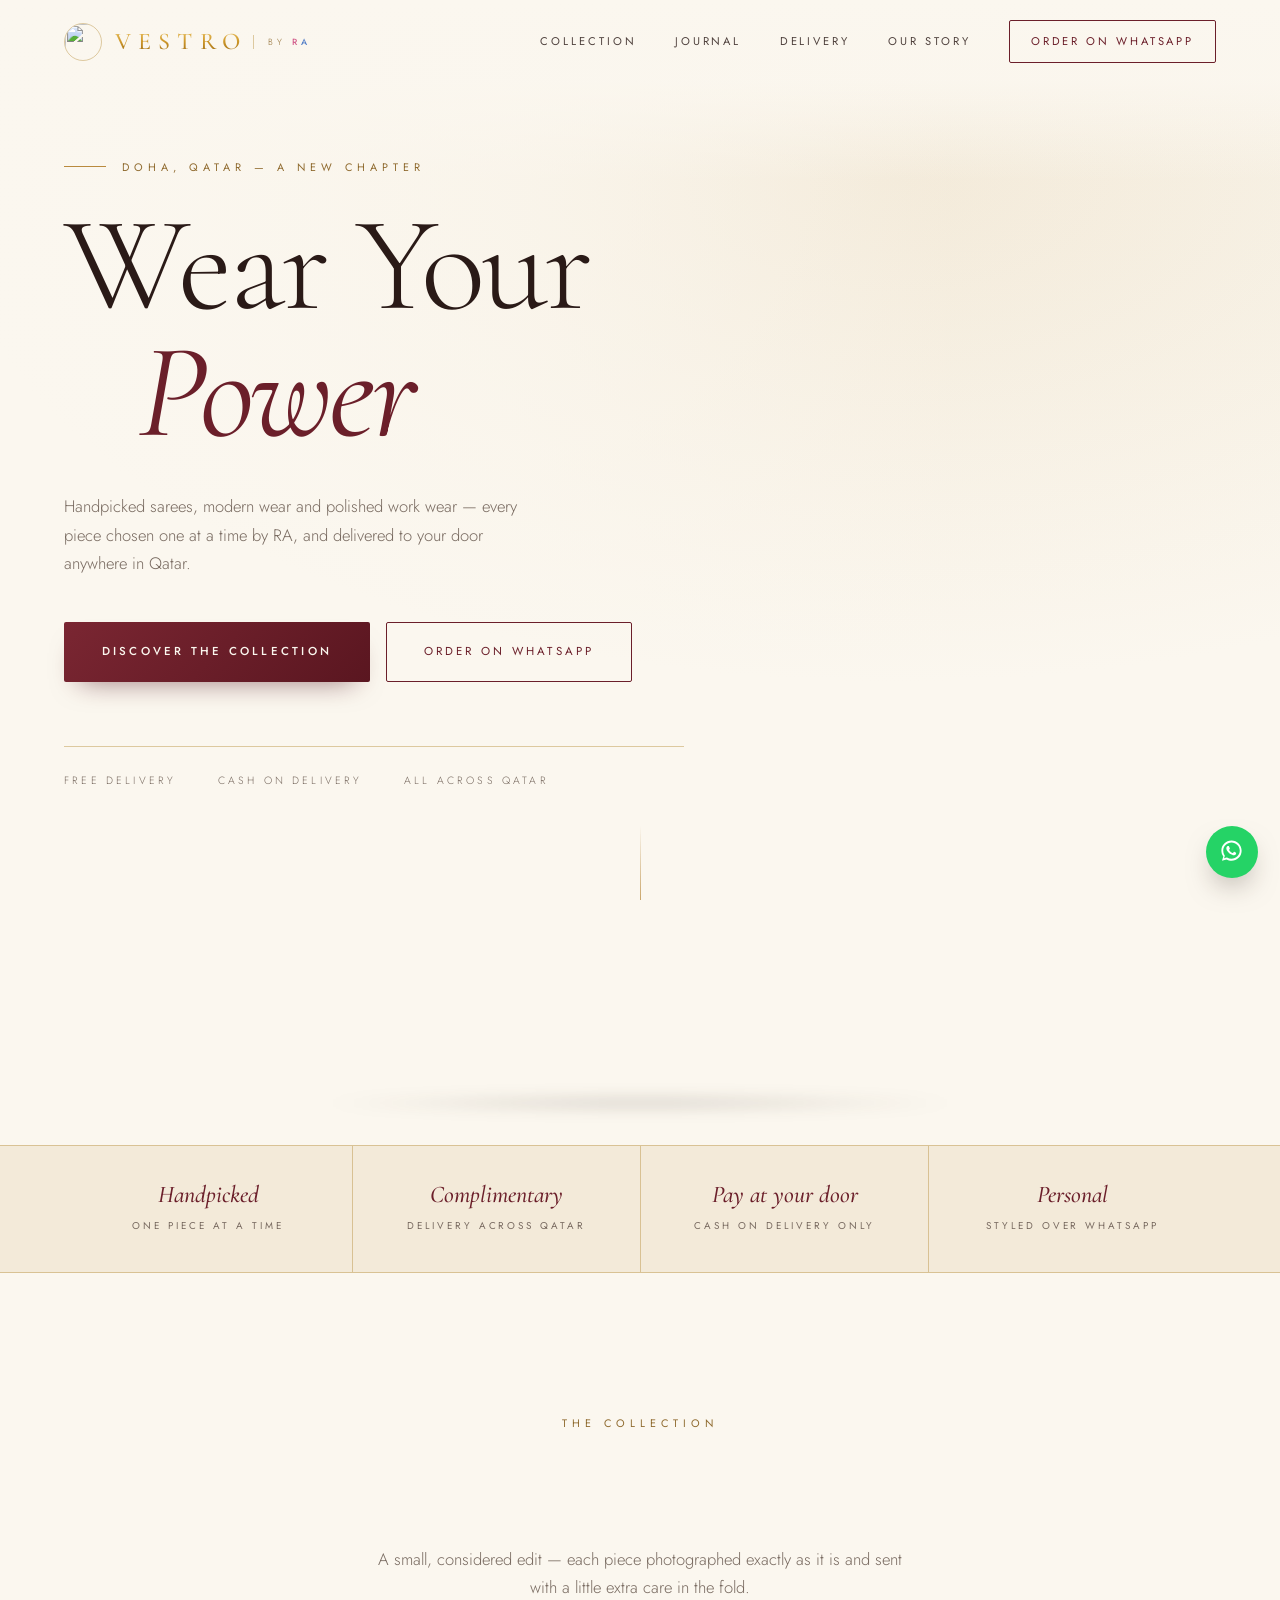
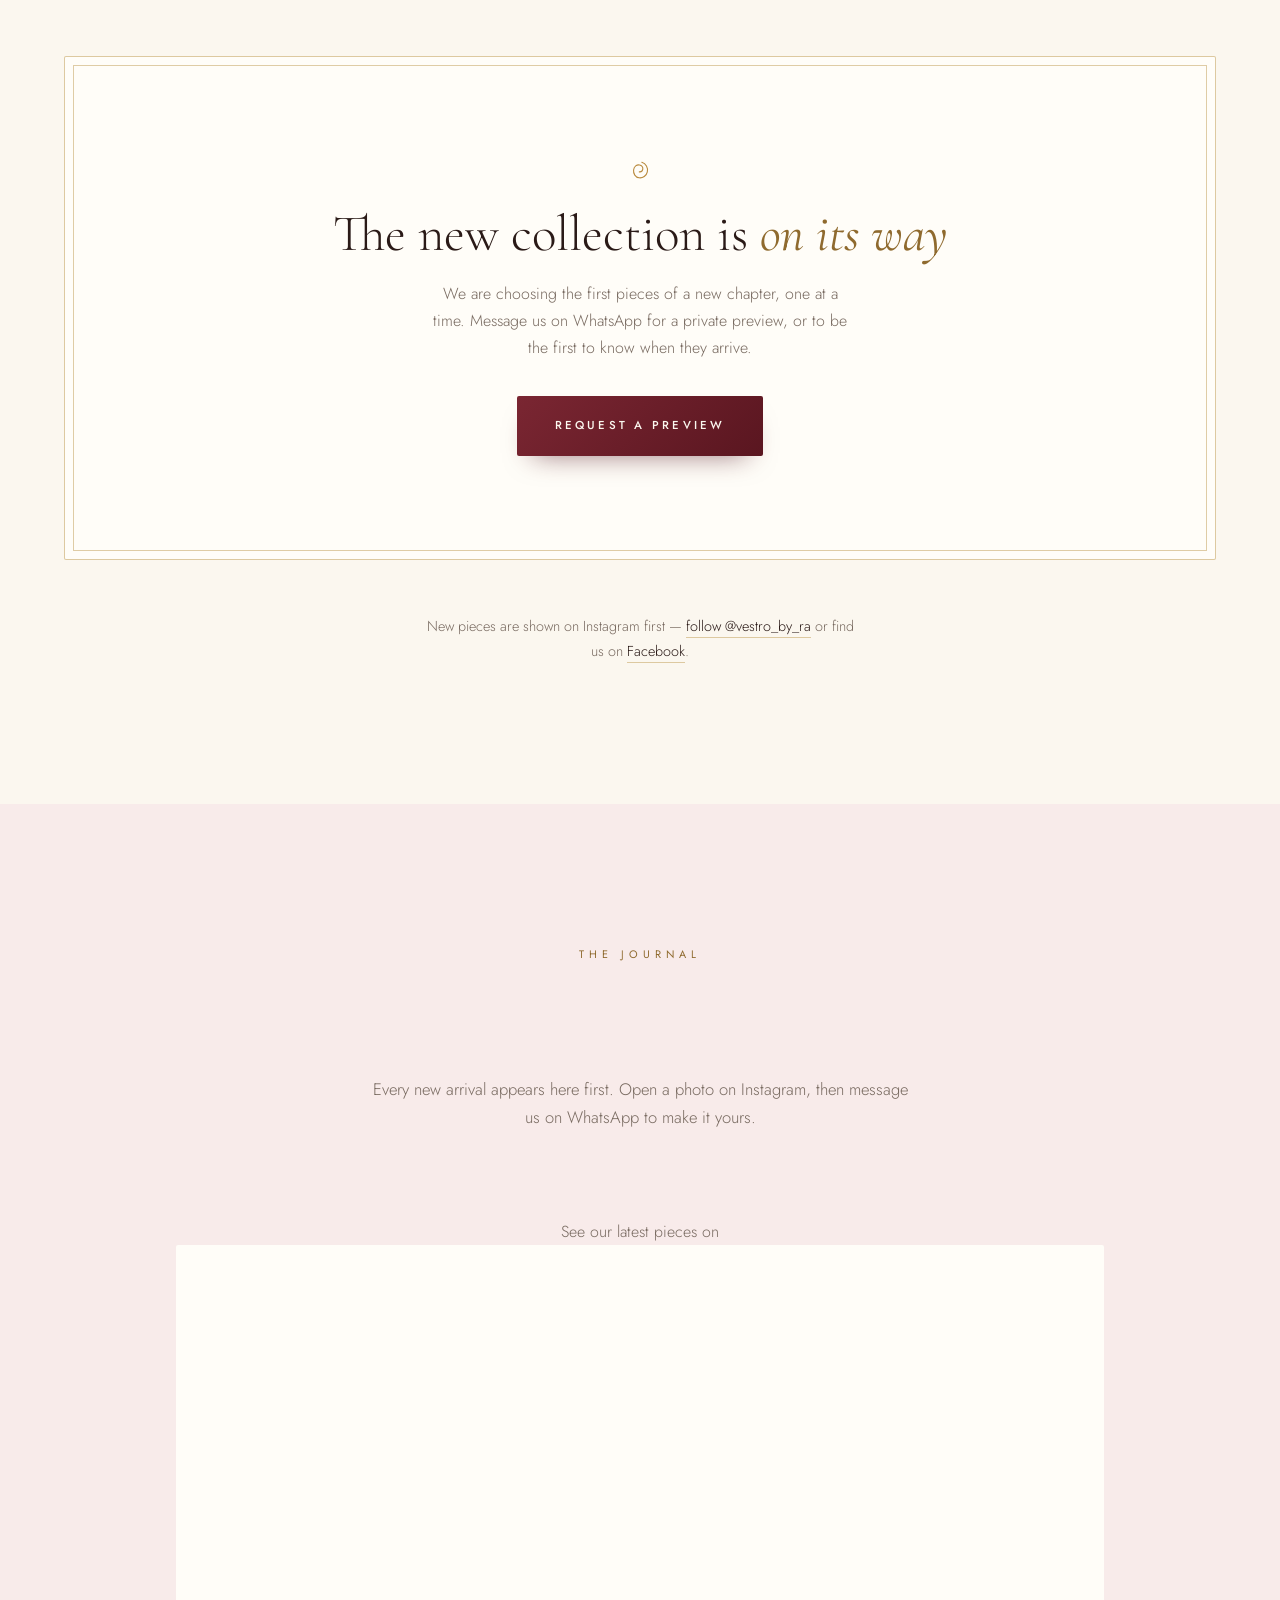
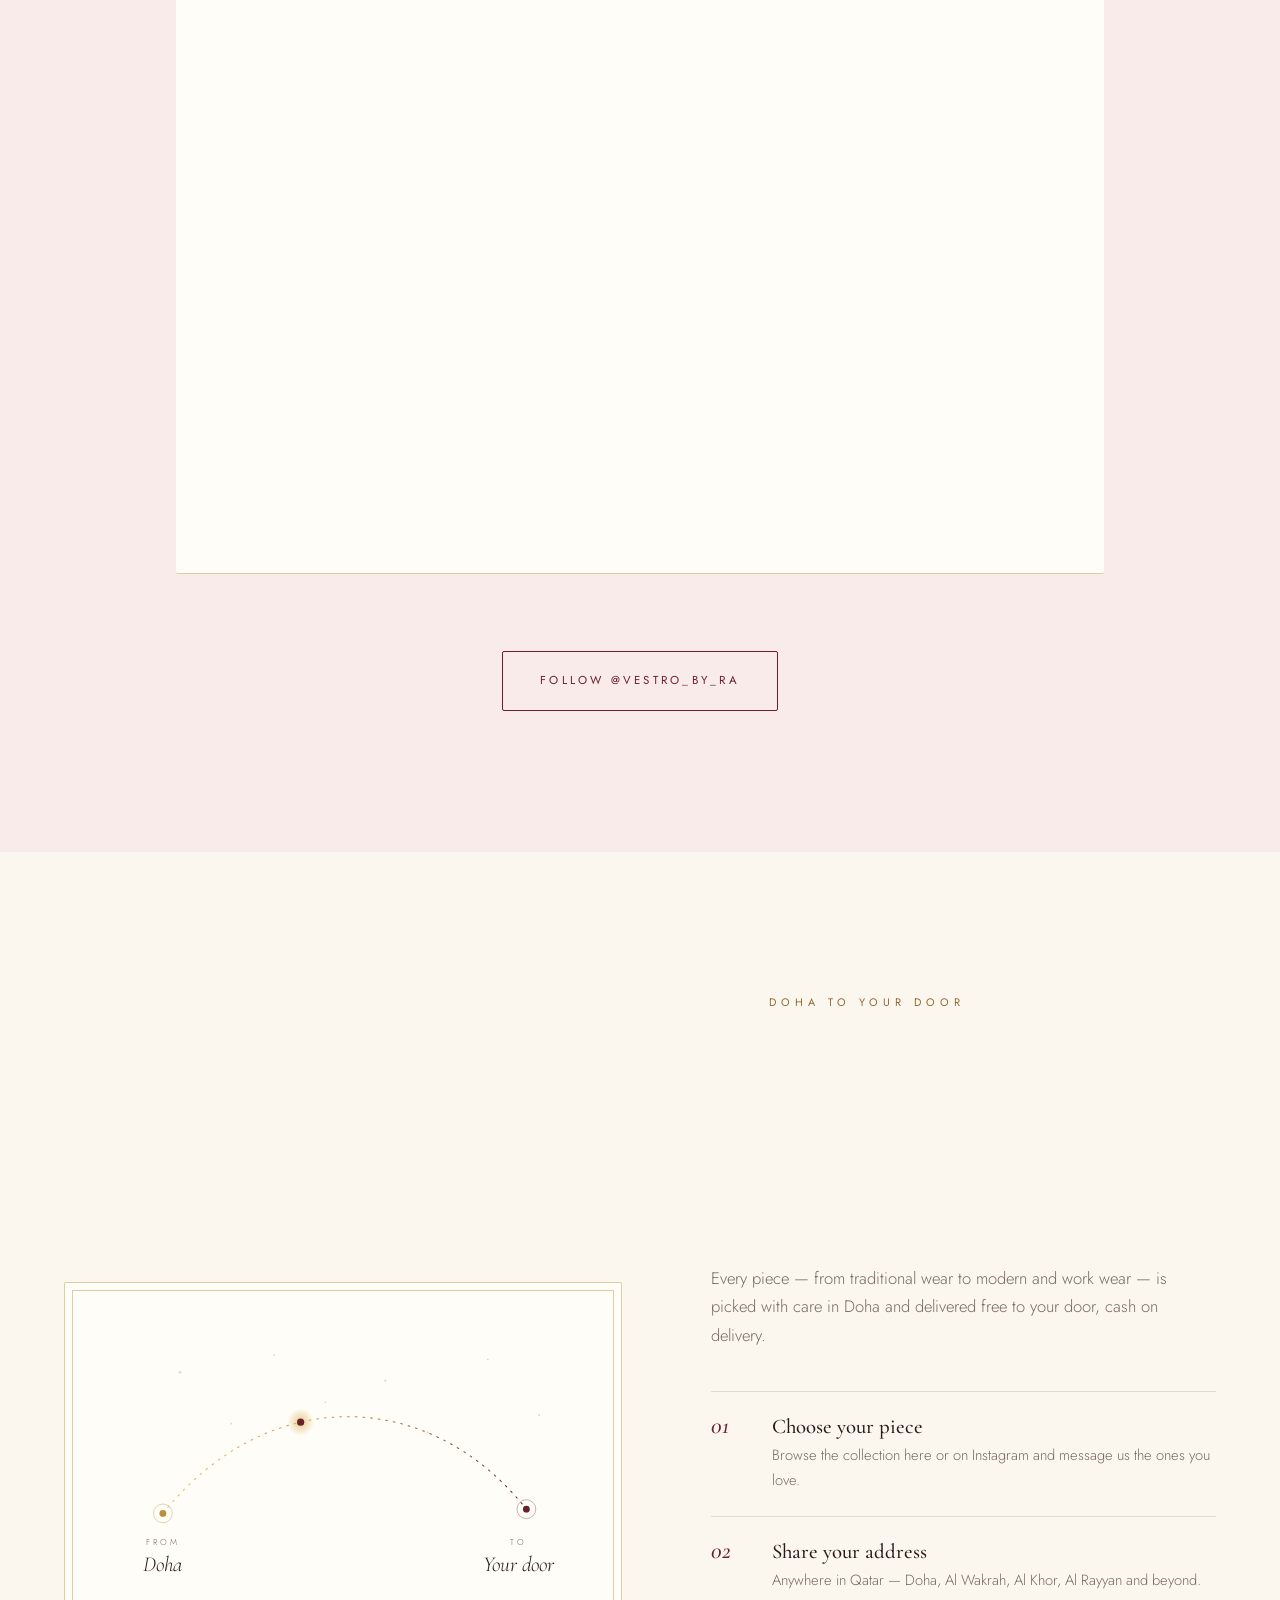
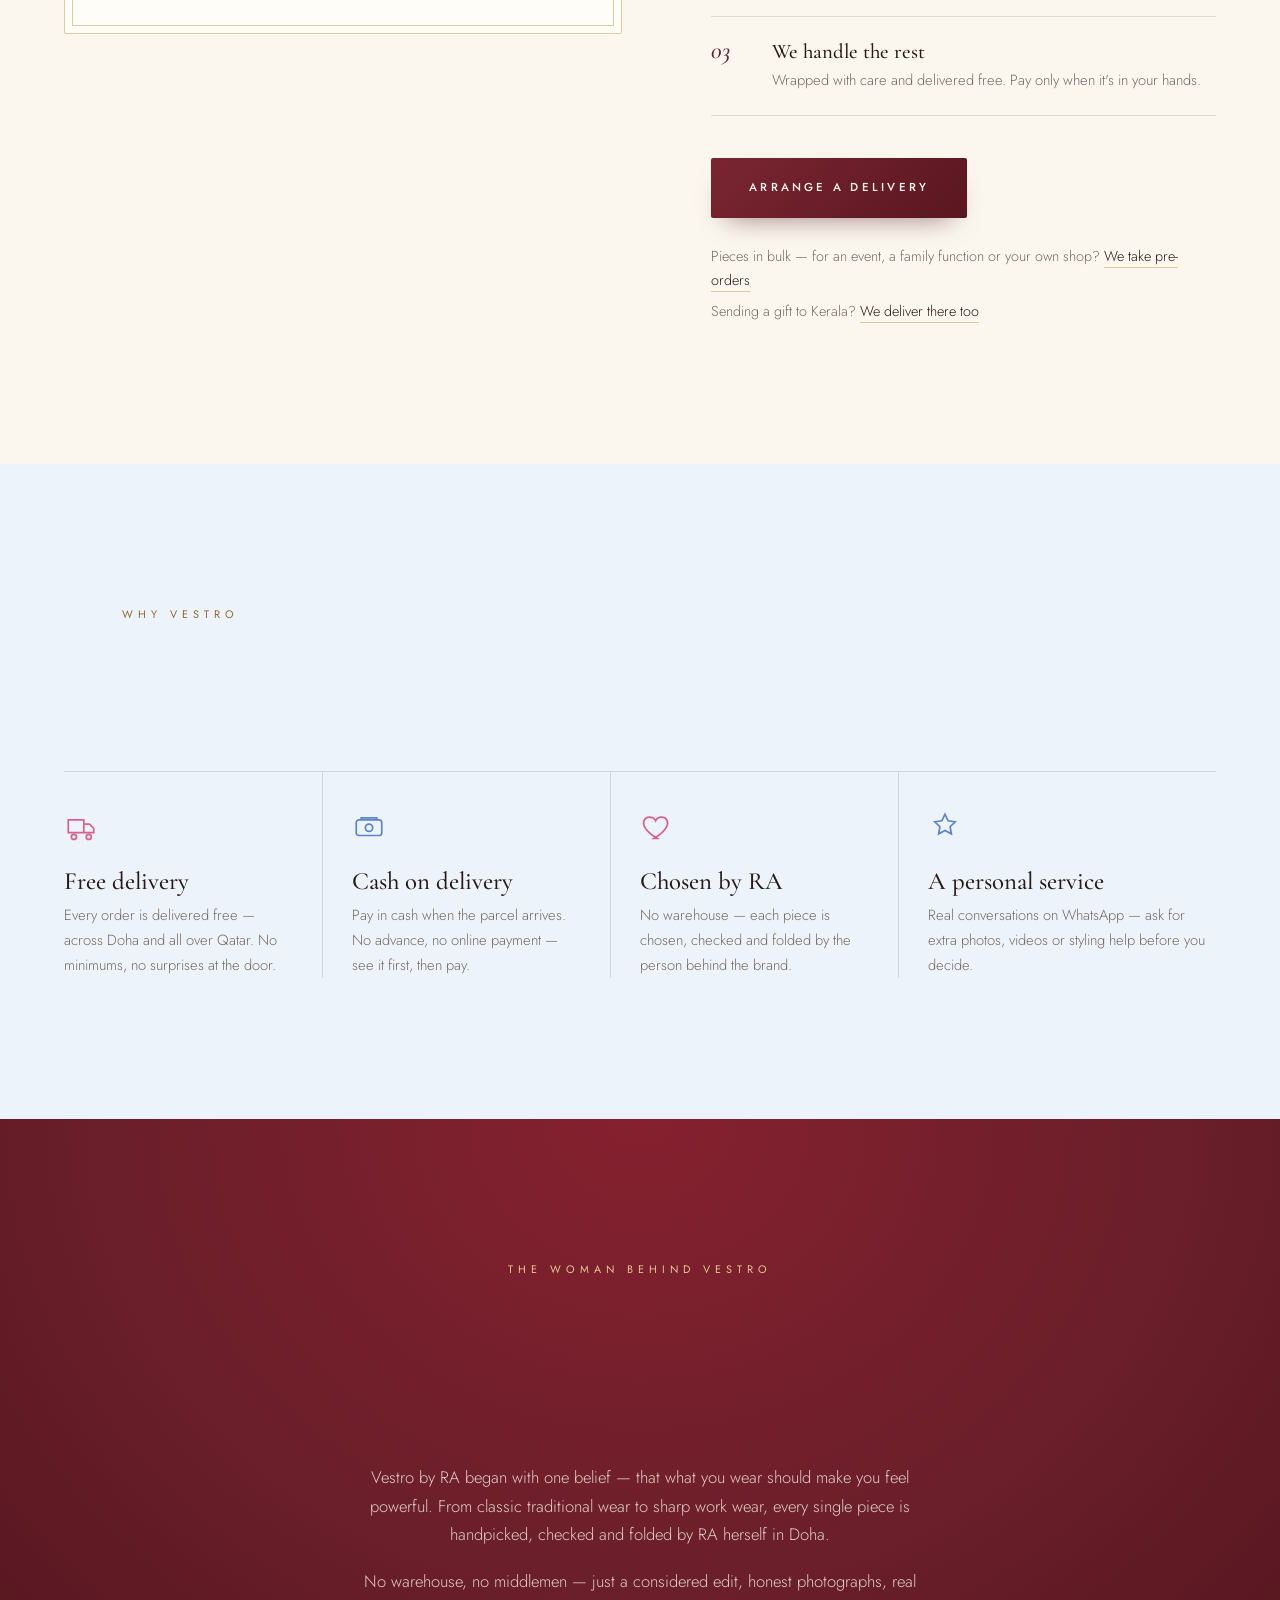
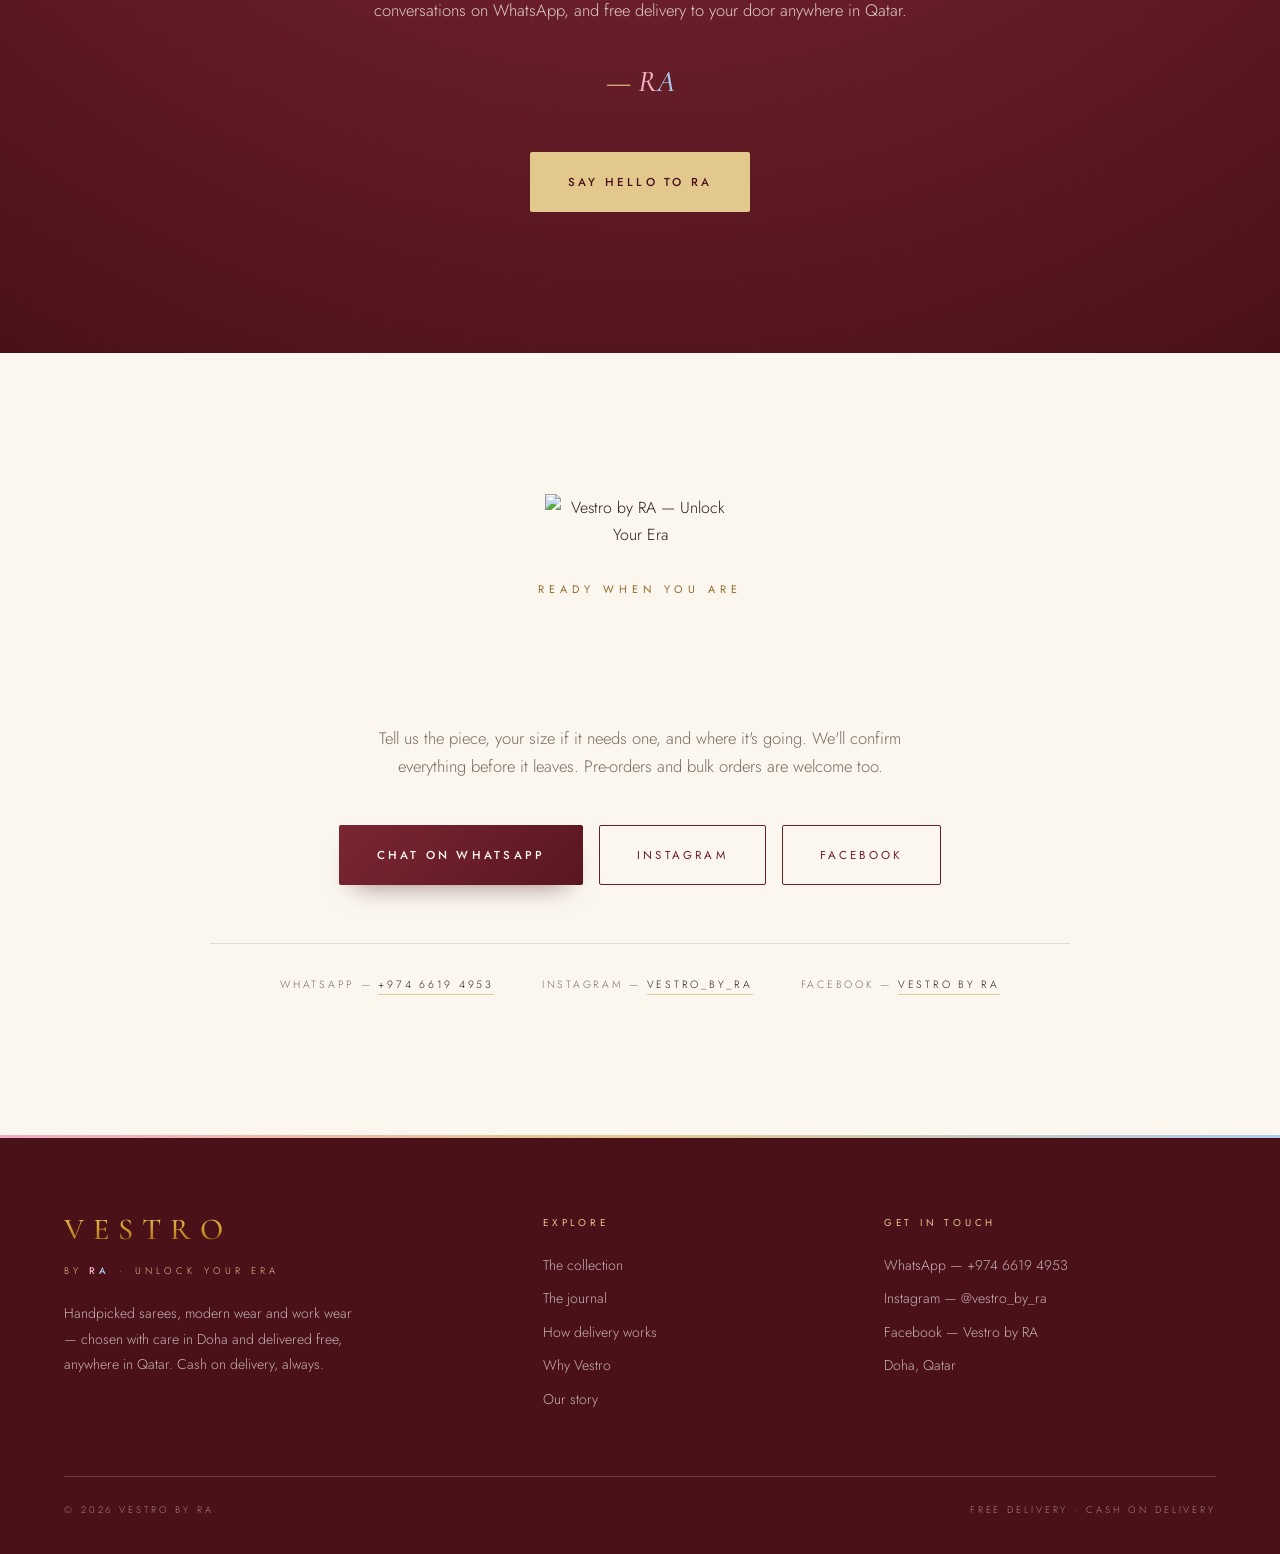
==== commit 43bf0e55: "Scroll animations: headings rise, photos unveil, lines draw, replaying in both scroll directions; sc" ====
--- a/index.html
+++ b/index.html
@@ -13,7 +13,7 @@
 <link href="https://fonts.googleapis.com/css2?family=Cormorant+Garamond:ital,wght@0,300;0,400;0,500;0,600;1,300;1,400;1,500&family=Jost:wght@300;400;500&display=swap" rel="stylesheet" />
 
   <!-- bump ?v= whenever these files change, so browsers don't keep an old copy -->
-  <link rel="stylesheet" href="styles.css?v=8">
+  <link rel="stylesheet" href="styles.css?v=9">
 </head>
 <body>
 
@@ -25,6 +25,7 @@
 </svg>
 
 <!-- ================= NAV ================= -->
+<div class="scroll-progress" id="scrollProgress" aria-hidden="true"></div>
 <nav class="nav" id="nav">
   <div class="wrap nav-inner">
     <a href="#top" class="brand" aria-label="Vestro by RA — home">
@@ -79,10 +80,10 @@
 <!-- ================= PROMISE STRIP ================= -->
 <div class="promise">
   <div class="wrap promise-inner">
-    <div class="promise-item"><b>Handpicked</b><span>One piece at a time</span></div>
-    <div class="promise-item"><b>Complimentary</b><span>Delivery across Qatar</span></div>
-    <div class="promise-item"><b>Pay at your door</b><span>Cash on delivery only</span></div>
-    <div class="promise-item"><b>Personal</b><span>Styled over WhatsApp</span></div>
+    <div class="promise-item reveal"><b>Handpicked</b><span>One piece at a time</span></div>
+    <div class="promise-item reveal" style="transition-delay:.1s"><b>Complimentary</b><span>Delivery across Qatar</span></div>
+    <div class="promise-item reveal" style="transition-delay:.2s"><b>Pay at your door</b><span>Cash on delivery only</span></div>
+    <div class="promise-item reveal" style="transition-delay:.3s"><b>Personal</b><span>Styled over WhatsApp</span></div>
   </div>
 </div>
 
@@ -428,9 +429,9 @@
 </a>
 
 <script src="https://cdnjs.cloudflare.com/ajax/libs/three.js/r128/three.min.js"></script>
-  <script src="firebase-config.js?v=8"></script>
-  <script src="script.js?v=8"></script>
-  <script type="module" src="catalog.js?v=8"></script>
+  <script src="firebase-config.js?v=9"></script>
+  <script src="script.js?v=9"></script>
+  <script type="module" src="catalog.js?v=9"></script>
 
 </body>
 </html>
--- a/styles.css
+++ b/styles.css
@@ -615,13 +615,70 @@
 }
 
 /* ============ REVEAL ============ */
-.reveal{opacity:0;transform:translateY(20px);transition:opacity 1s var(--ease),transform 1s var(--ease)}
+/* Slow and soft on purpose. script.js adds .in while an element is on screen and
+   .from-top when it last left through the top, so it re-enters from that side. */
+:root{--glide:cubic-bezier(.16,1,.3,1)}
+.reveal{opacity:0;transform:translateY(38px);transition:opacity 1.2s var(--glide),transform 1.2s var(--glide)}
+.reveal.from-top{transform:translateY(-38px)}
 .reveal.in{opacity:1;transform:none}
+
+/* headings rise out from behind an edge */
+/* (script.js wraps the heading's text in .rise; the heading itself must stay
+   unclipped, or the browser never reports it as on screen) */
+h1.reveal,h2.reveal{opacity:1;transform:none}
+.reveal .rise{
+  display:block;clip-path:inset(0 0 100% 0);transform:translateY(.5em);
+  transition:clip-path 1.3s var(--glide),transform 1.3s var(--glide);transition-delay:inherit;
+}
+.reveal.from-top .rise{clip-path:inset(100% 0 0 0);transform:translateY(-.5em)}
+.reveal.in .rise{clip-path:inset(-.2em -.2em -.35em -.2em);transform:none}
+
+/* the gold lines beside small labels draw themselves */
+.eyebrow.reveal::before,.eyebrow.reveal::after{transform:scaleX(0);transition:transform 1.3s .25s var(--glide)}
+.eyebrow.reveal::before{transform-origin:left}
+.eyebrow.reveal::after{transform-origin:right}
+.eyebrow.reveal.in::before,.eyebrow.reveal.in::after{transform:scaleX(1)}
+
+/* product photos unveil from the bottom while settling in size */
+.card.reveal .drape{clip-path:inset(100% 0 0 0);transition:clip-path 1.3s var(--glide),filter .4s}
+.card.reveal.from-top .drape{clip-path:inset(0 0 100% 0)}
+.card.reveal.in .drape{clip-path:inset(0)}
+.card.reveal .drape-img{transform:scale(1.14)}
+.card.reveal.in .drape-img{transform:scale(1)}
+.card.reveal.in:hover .drape-img{transform:scale(1.04)}
+
+/* boxes ease up to full size */
+.route-box.reveal,.empty.reveal{transform:translateY(38px) scale(.95)}
+.route-box.reveal.from-top,.empty.reveal.from-top{transform:translateY(-38px) scale(.95)}
+.route-box.reveal.in,.empty.reveal.in{transform:none}
+
+/* Instagram tiles arrive one after another */
+.ig-feed.reveal{opacity:1;transform:none}
+.ig-feed.reveal .ig-grid a{opacity:0;transform:translateY(30px) scale(.96);transition:opacity 1s var(--glide),transform 1s var(--glide)}
+.ig-feed.reveal.from-top .ig-grid a{transform:translateY(-30px) scale(.96)}
+.ig-feed.reveal .ig-grid a:nth-child(3n+2){transition-delay:.12s}
+.ig-feed.reveal .ig-grid a:nth-child(3n){transition-delay:.24s}
+.ig-feed.reveal.in .ig-grid a{opacity:1;transform:none}
+
+/* the logo: one small, soft pop */
+.order-logo.reveal{transform:scale(.72);transition:opacity .9s var(--glide),transform 1.1s cubic-bezier(.34,1.4,.64,1)}
+.order-logo.reveal.in{transform:none}
+
+/* how far down the page you are */
+.scroll-progress{
+  position:fixed;top:0;left:0;right:0;height:2px;z-index:75;pointer-events:none;
+  background:linear-gradient(90deg,var(--gold),var(--gold-hi));
+  transform:scaleX(0);transform-origin:left;
+}
 
 /* ============ REDUCED MOTION ============ */
 @media(prefers-reduced-motion:reduce){
   html{scroll-behavior:auto}
   .scroll-hint{animation:none}
-  .reveal{opacity:1;transform:none;transition:none}
+  .reveal,.reveal .rise,.route-box.reveal,.empty.reveal,.order-logo.reveal,
+  .card.reveal .drape,.card.reveal .drape-img,.ig-feed.reveal .ig-grid a{
+    opacity:1;transform:none;clip-path:none;transition:none;
+  }
+  .eyebrow.reveal::before,.eyebrow.reveal::after{transform:none;transition:none}
   .drape-img{transition:none}
 }
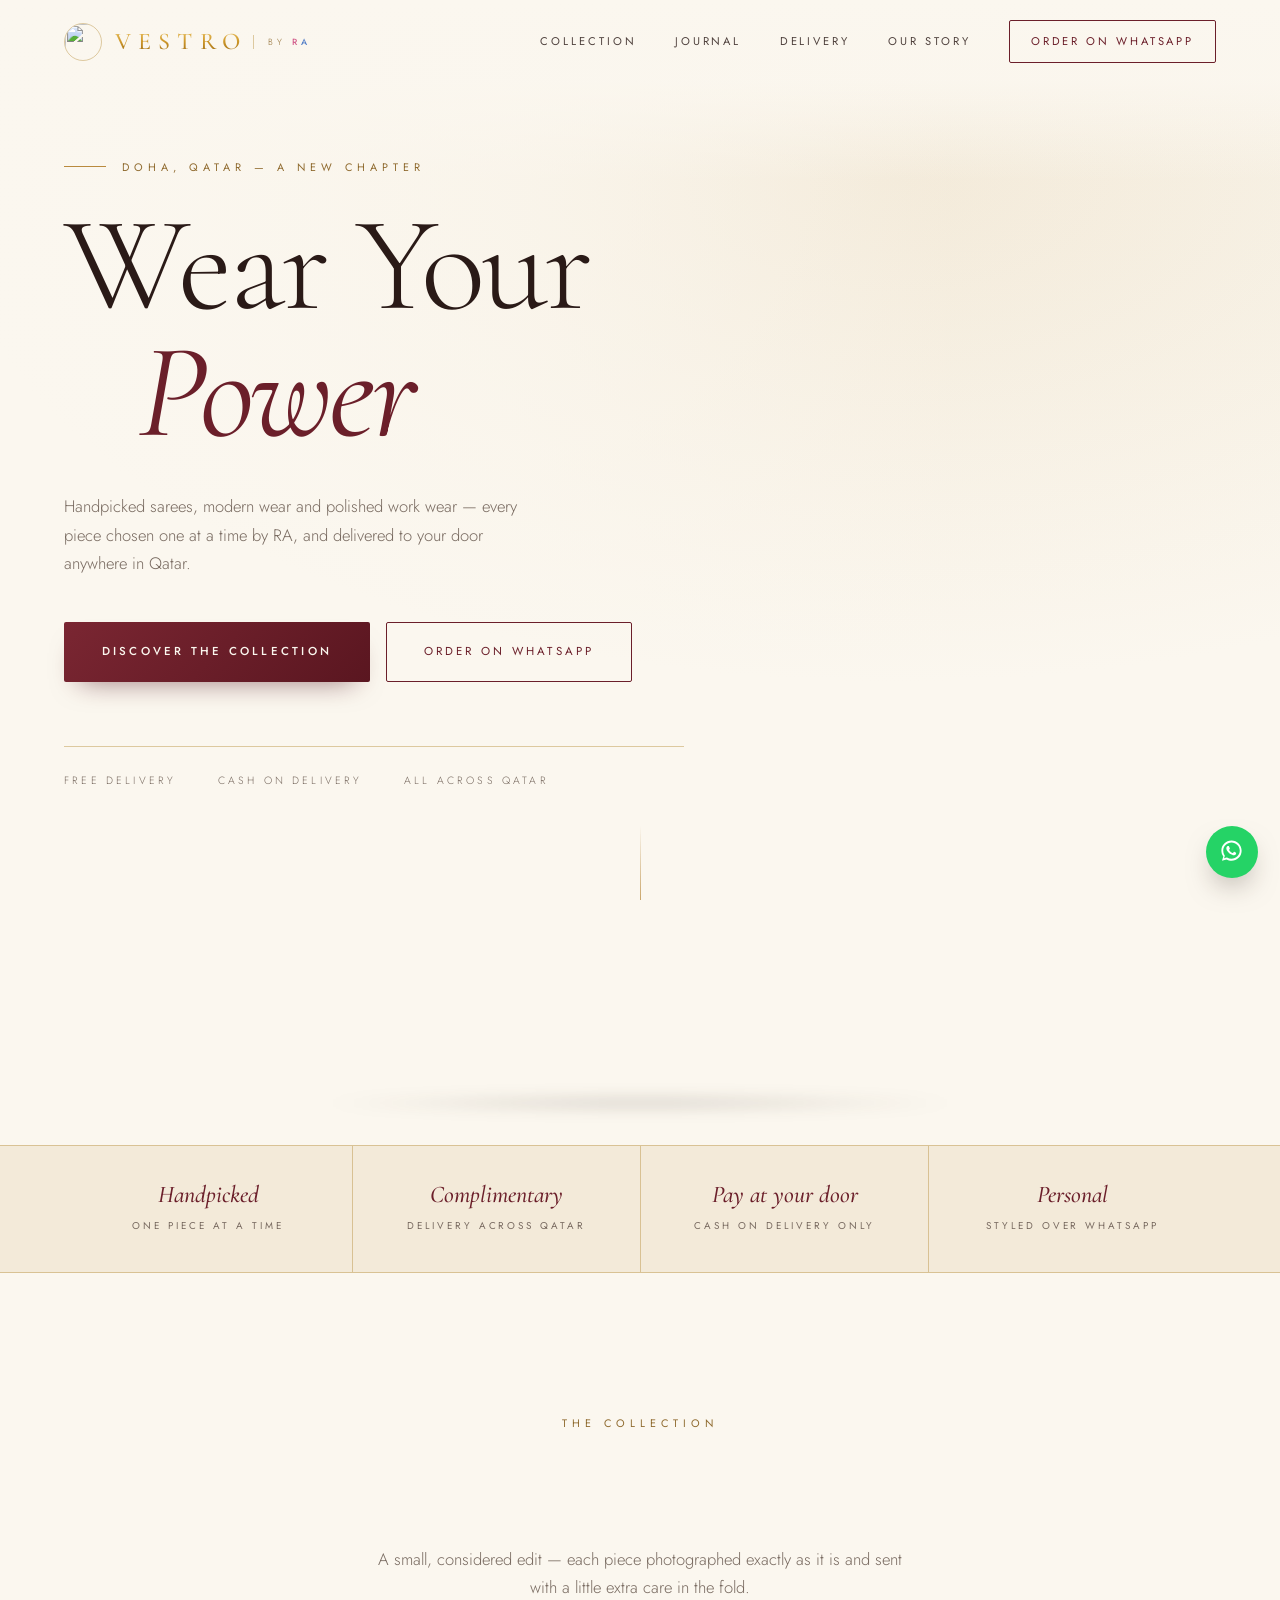
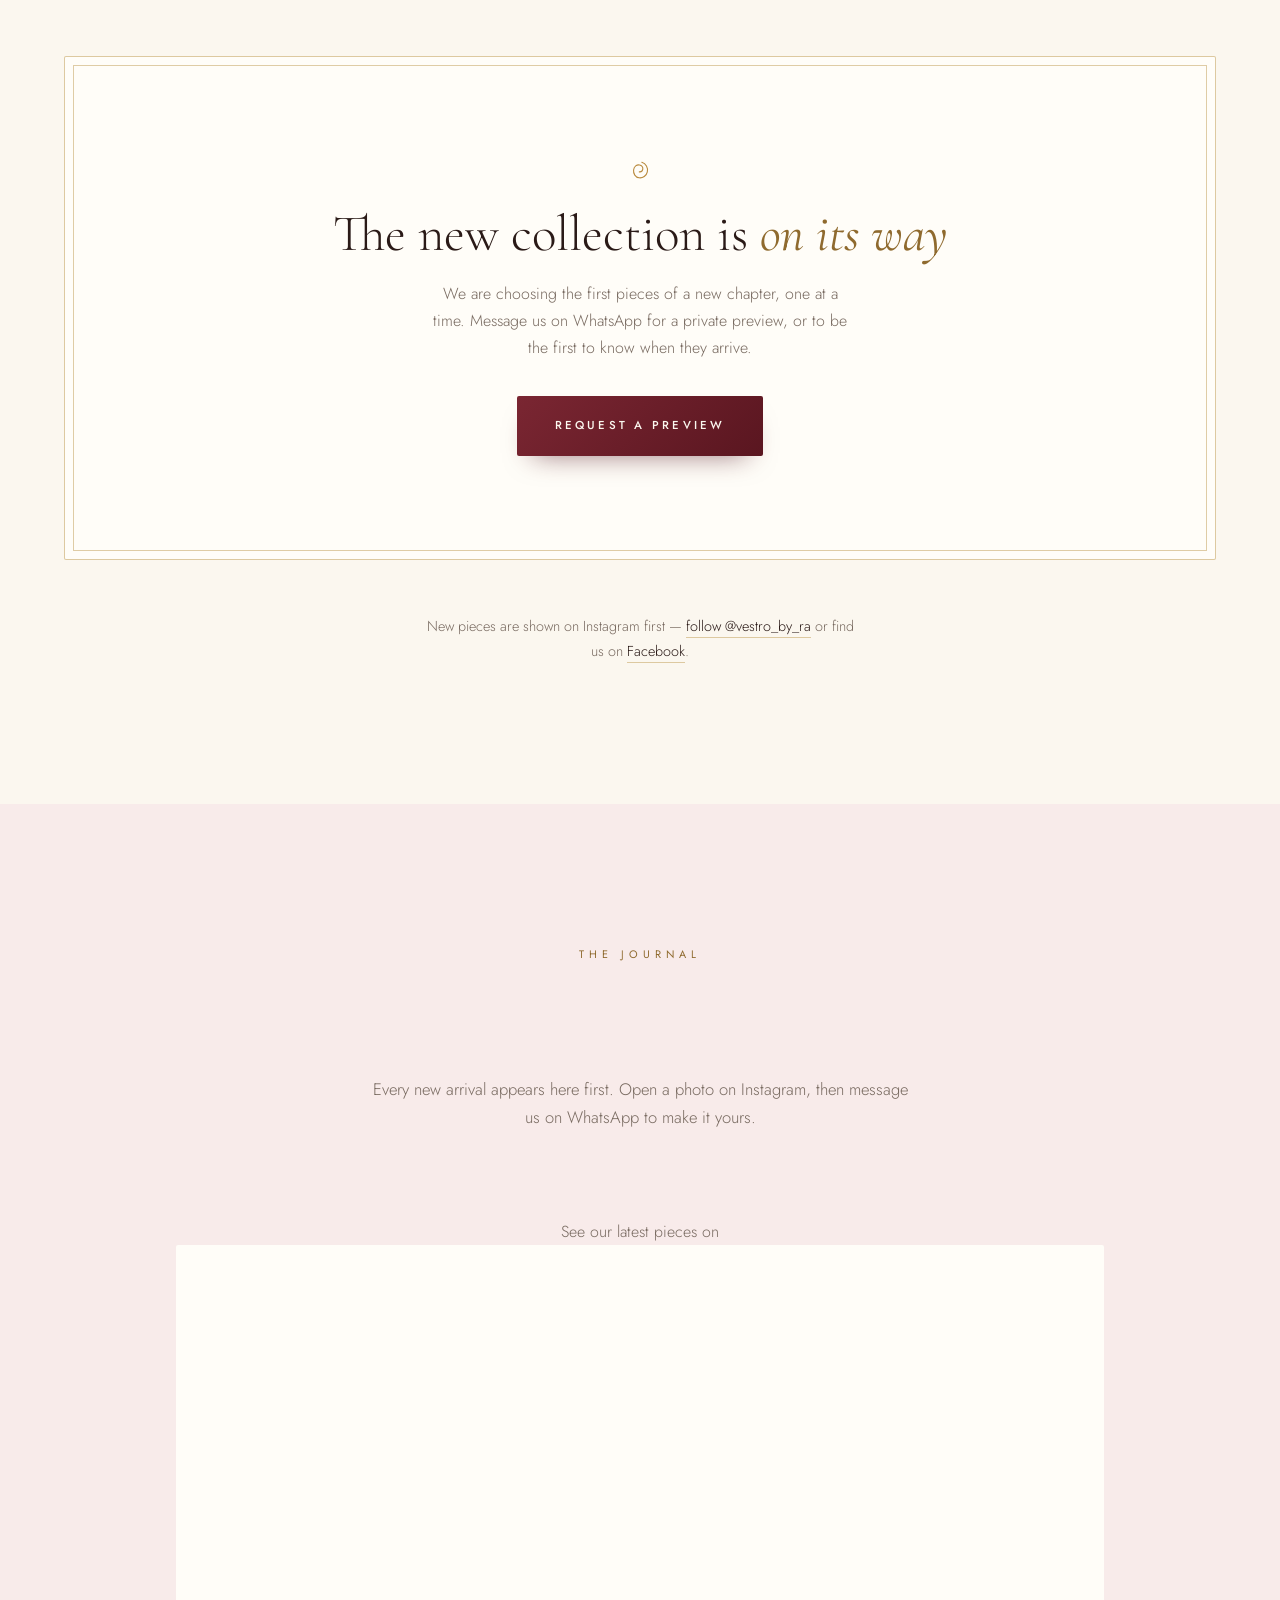
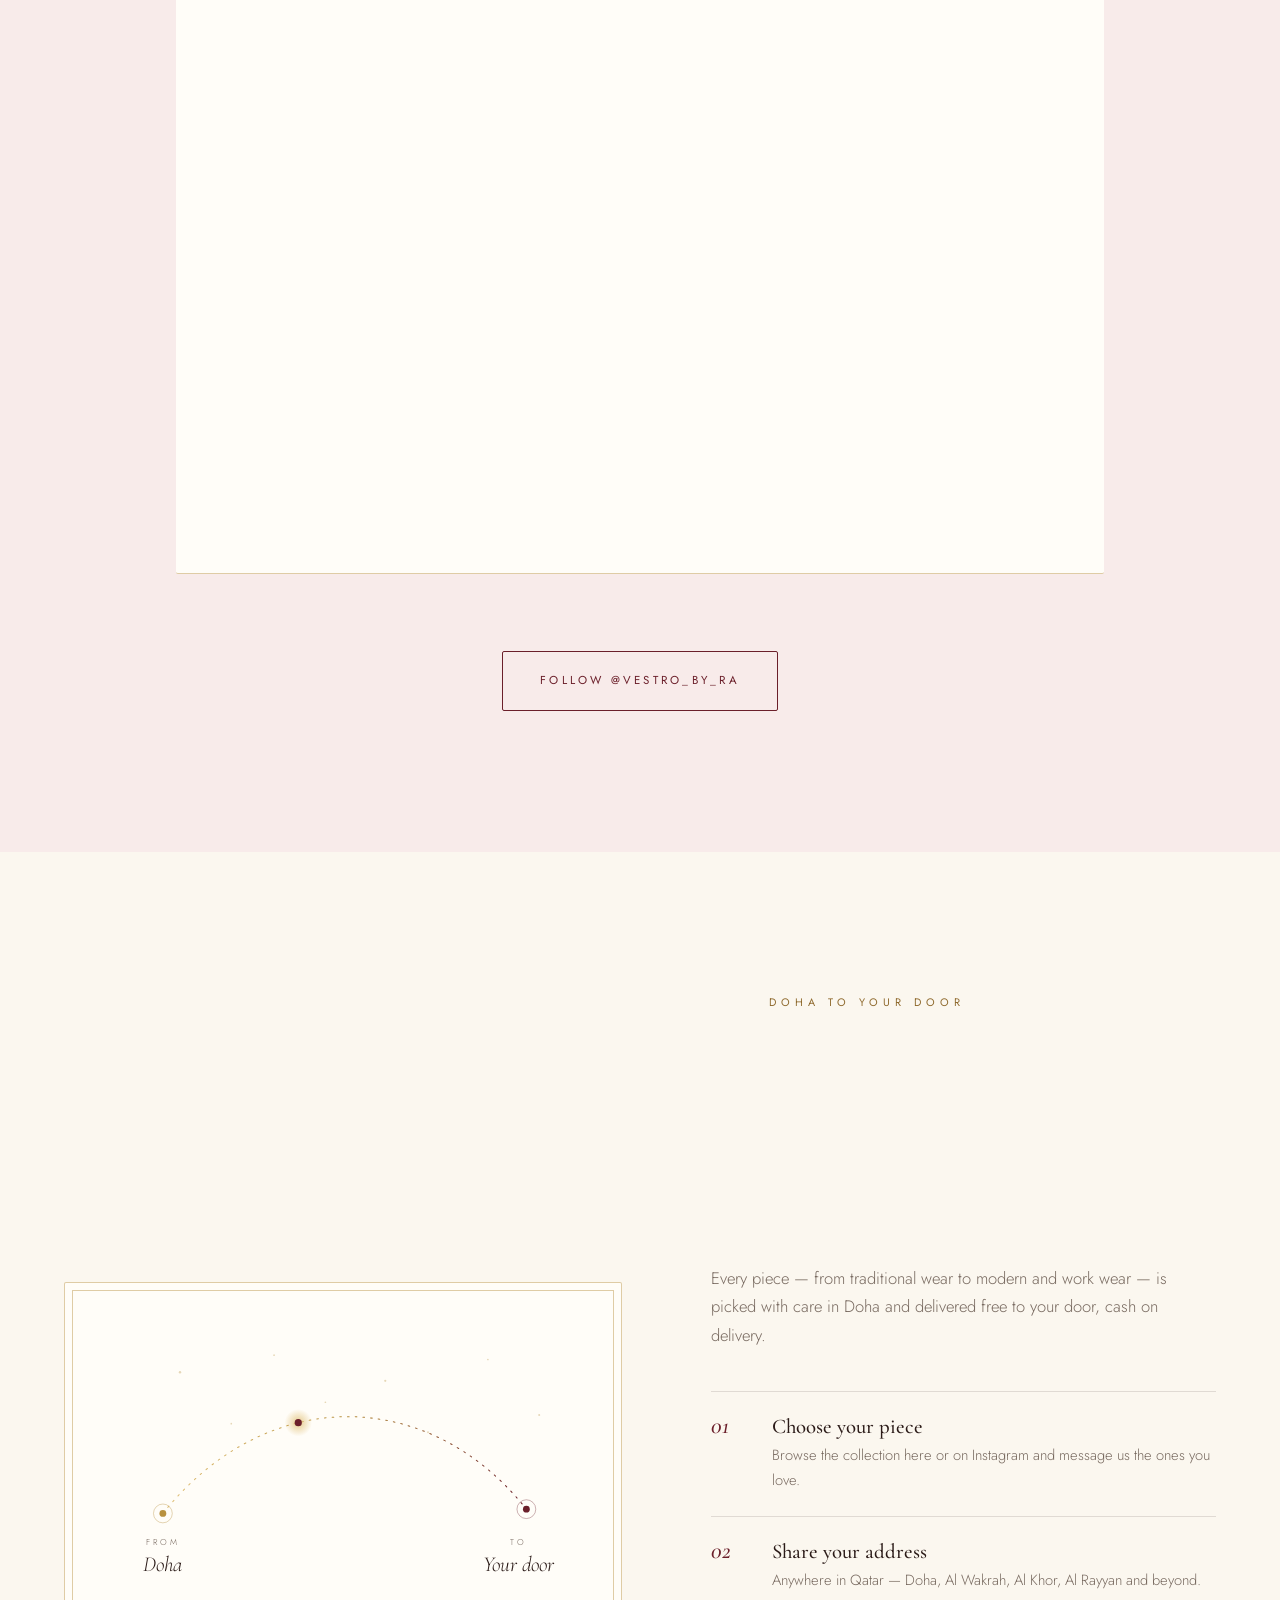
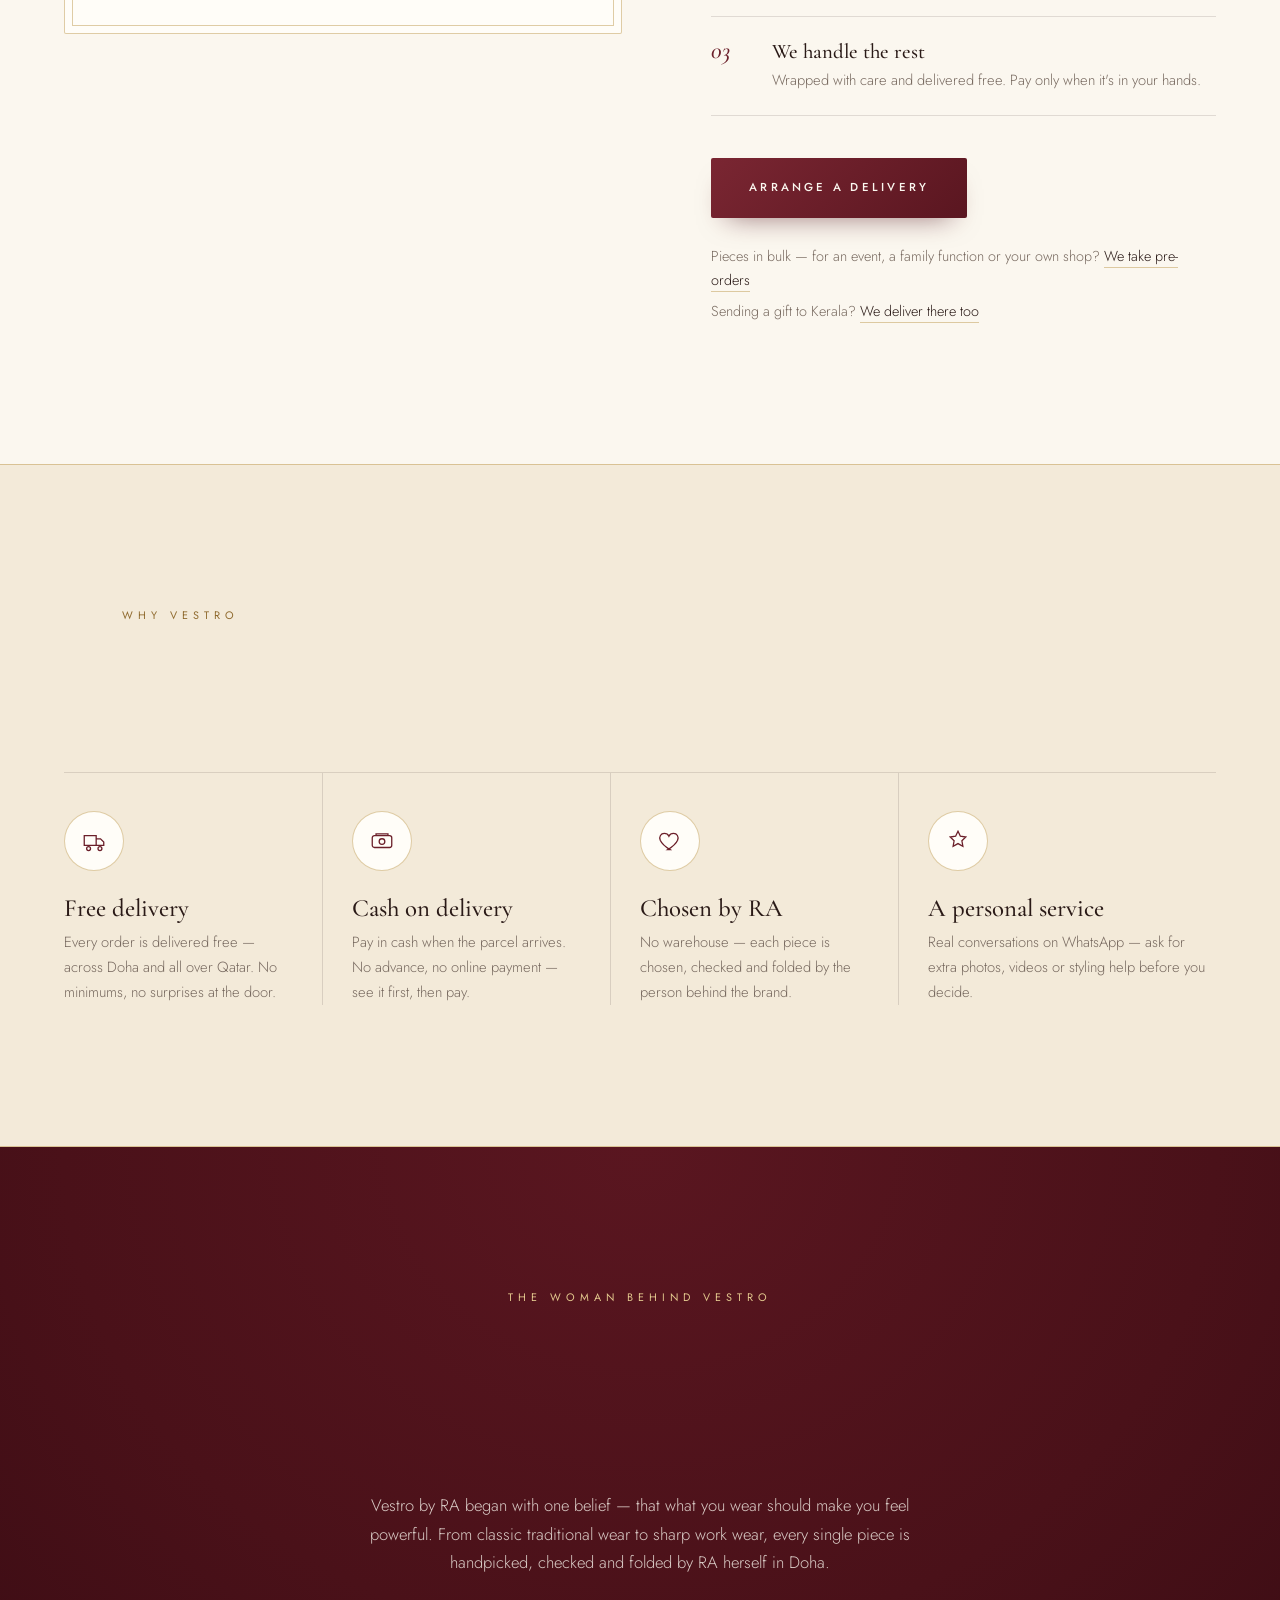
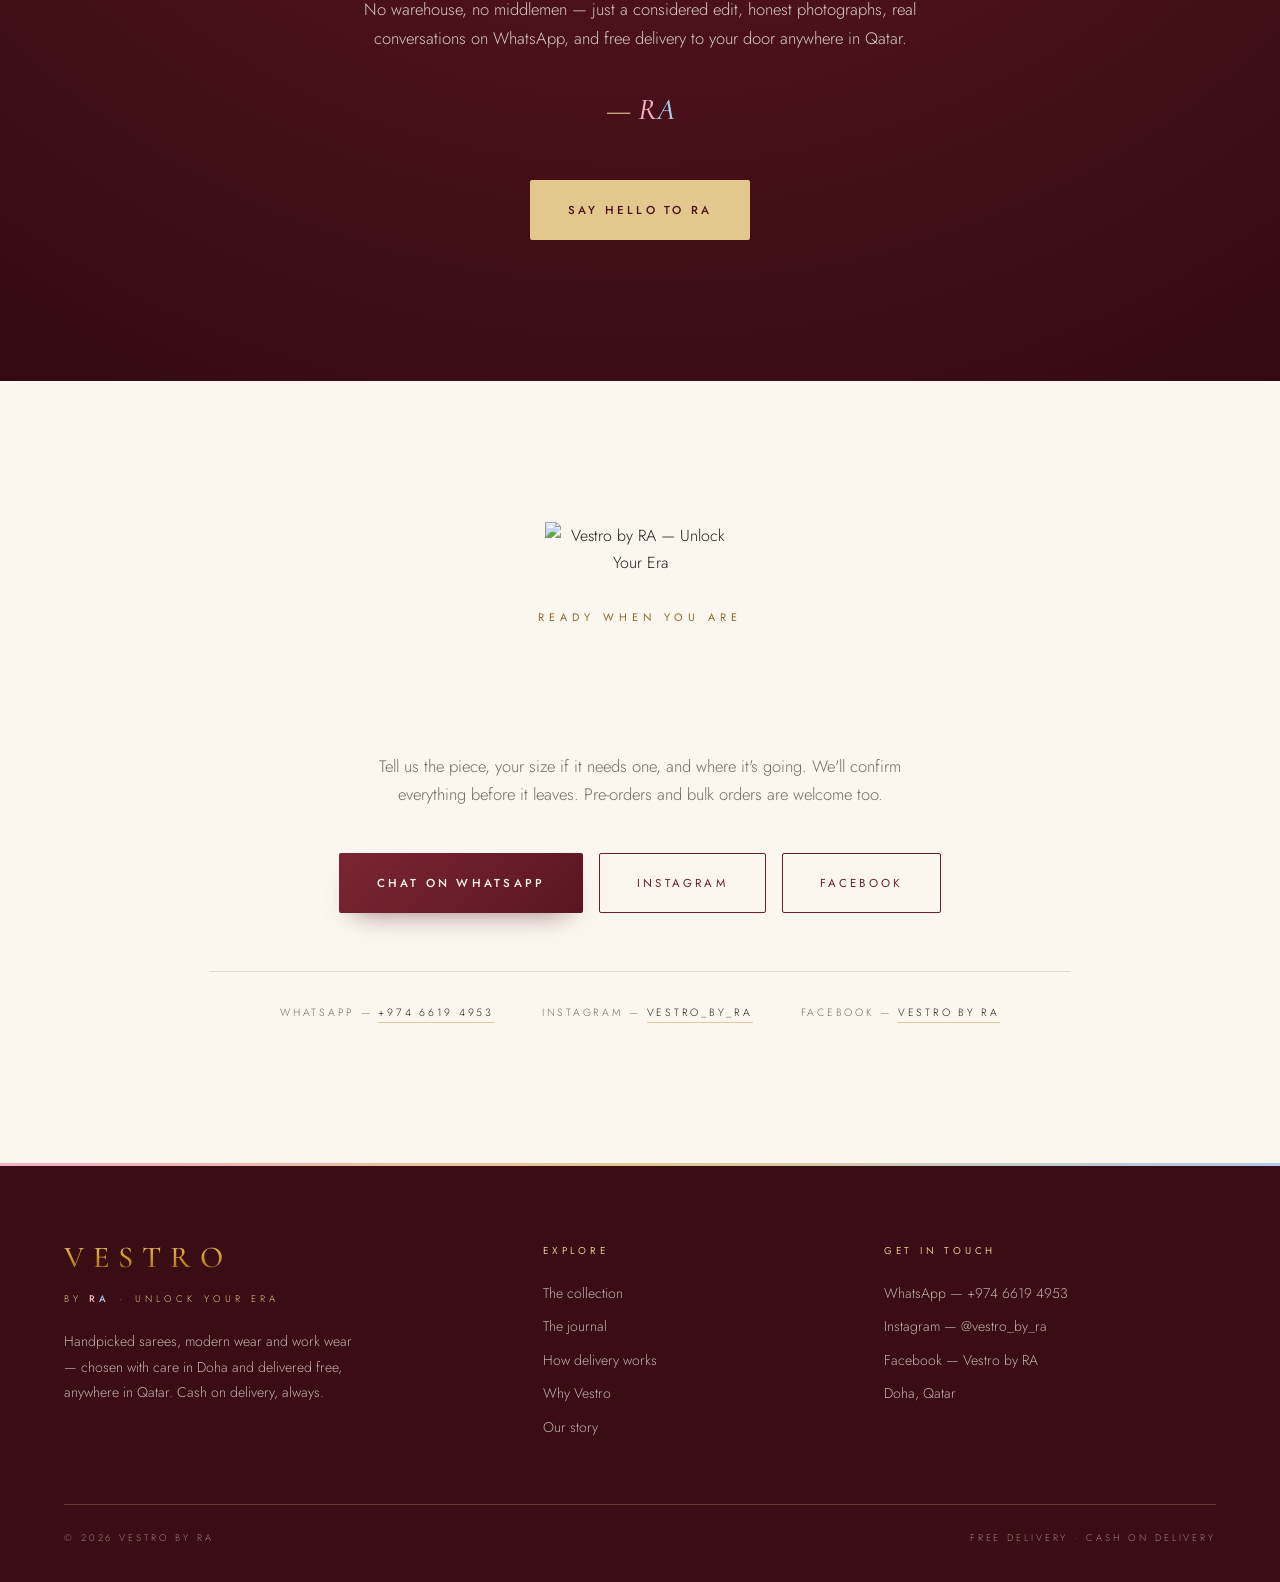
==== commit 63ab9f5e: "Why section in champagne with ringed dark red icons; darker red story and footer" ====
--- a/index.html
+++ b/index.html
@@ -13,7 +13,7 @@
 <link href="https://fonts.googleapis.com/css2?family=Cormorant+Garamond:ital,wght@0,300;0,400;0,500;0,600;1,300;1,400;1,500&family=Jost:wght@300;400;500&display=swap" rel="stylesheet" />
 
   <!-- bump ?v= whenever these files change, so browsers don't keep an old copy -->
-  <link rel="stylesheet" href="styles.css?v=9">
+  <link rel="stylesheet" href="styles.css?v=10">
 </head>
 <body>
 
@@ -429,9 +429,9 @@
 </a>
 
 <script src="https://cdnjs.cloudflare.com/ajax/libs/three.js/r128/three.min.js"></script>
-  <script src="firebase-config.js?v=9"></script>
-  <script src="script.js?v=9"></script>
-  <script type="module" src="catalog.js?v=9"></script>
+  <script src="firebase-config.js?v=10"></script>
+  <script src="script.js?v=10"></script>
+  <script type="module" src="catalog.js?v=10"></script>
 
 </body>
 </html>
--- a/styles.css
+++ b/styles.css
@@ -14,7 +14,6 @@
   --pink:#d4638f;             /* small touches only        */
   --blue:#5b84c9;
   --blush:#f8ebea;            /* pale pink section tint    */
-  --sky:#edf3fa;              /* pale blue section tint    */
   --gold-hi:#e3c88e;
   --gold-text:#8f6a2e;        /* gold dark enough for text */
   --line:rgba(42,26,23,.13);
@@ -328,7 +327,7 @@
   border-radius:var(--radius);padding:.42rem .75rem .4rem;line-height:1.3;
 }
 .sold-badge{left:14px;background:rgba(43,33,24,.86);color:var(--paper)}
-.new-badge{left:14px;background:var(--sky);color:var(--ink)}
+.new-badge{left:14px;background:var(--paper);color:var(--ink)}
 .off-badge{right:14px;background:var(--maroon);color:#fff}
 .card.is-sold .drape{filter:saturate(.5) brightness(.94)}
 
@@ -501,12 +500,11 @@
 .gift-extra{margin-top:1.6rem;font-size:.9rem;color:var(--taupe);display:grid;gap:.4rem}
 
 /* ============ WHY ============ */
-.why-section{background:var(--sky)}
+.why-section{background:var(--paper-2);border-block:1px solid var(--line-gold)}
 .why-grid{display:grid;grid-template-columns:repeat(4,1fr);margin-top:3.6rem;position:relative;z-index:1;border-top:1px solid var(--line)}
 .why{padding:2.4rem 1.8rem 0 0;margin-right:1.8rem;border-right:1px solid var(--line)}
 .why:last-child{border-right:none;margin-right:0;padding-right:0}
-.why svg{width:34px;height:34px;stroke:var(--pink);fill:none;stroke-width:1.2;margin-bottom:1.4rem}
-.why:nth-child(even) svg{stroke:var(--blue)}
+.why svg{width:60px;height:60px;padding:16px;border:1px solid var(--line-gold);border-radius:50%;background:var(--card);stroke:var(--maroon);fill:none;stroke-width:1.2;margin-bottom:1.4rem}
 .why h3{font-family:var(--display);font-weight:500;font-size:1.55rem;line-height:1.15;margin-bottom:.5rem}
 .why p{font-size:.92rem;color:var(--taupe)}
 @media(max-width:980px){
@@ -517,7 +515,7 @@
 
 /* ============ STORY — the one full maroon block ============ */
 .story{
-  background:radial-gradient(90% 120% at 50% 0%,#86202f 0%,var(--maroon) 45%,var(--maroon-deep) 100%);
+  background:radial-gradient(90% 120% at 50% 0%,#5a1620 0%,var(--maroon-deep) 50%,#340a11 100%);
   color:var(--on-maroon);text-align:center;
 }
 .story-inner{max-width:820px}
@@ -544,7 +542,7 @@
 .order-handles a:hover{color:var(--maroon);border-color:var(--maroon)}
 
 /* ============ FOOTER ============ */
-footer{background:var(--maroon-deep);position:relative;padding:5rem 0 2.2rem;font-size:.88rem;color:rgba(251,247,239,.7)}
+footer{background:#3a0c13;position:relative;padding:5rem 0 2.2rem;font-size:.88rem;color:rgba(251,247,239,.7)}
 footer::before{content:"";position:absolute;top:0;left:0;right:0;height:3px;background:linear-gradient(90deg,#f2aec4,var(--gold-hi),#aecbf0)}
 .foot-grid{display:grid;grid-template-columns:1.5fr 1fr 1.2fr;gap:clamp(2rem,5vw,5rem);align-items:start}
 .foot-col{display:flex;flex-direction:column;gap:.6rem;align-items:flex-start}
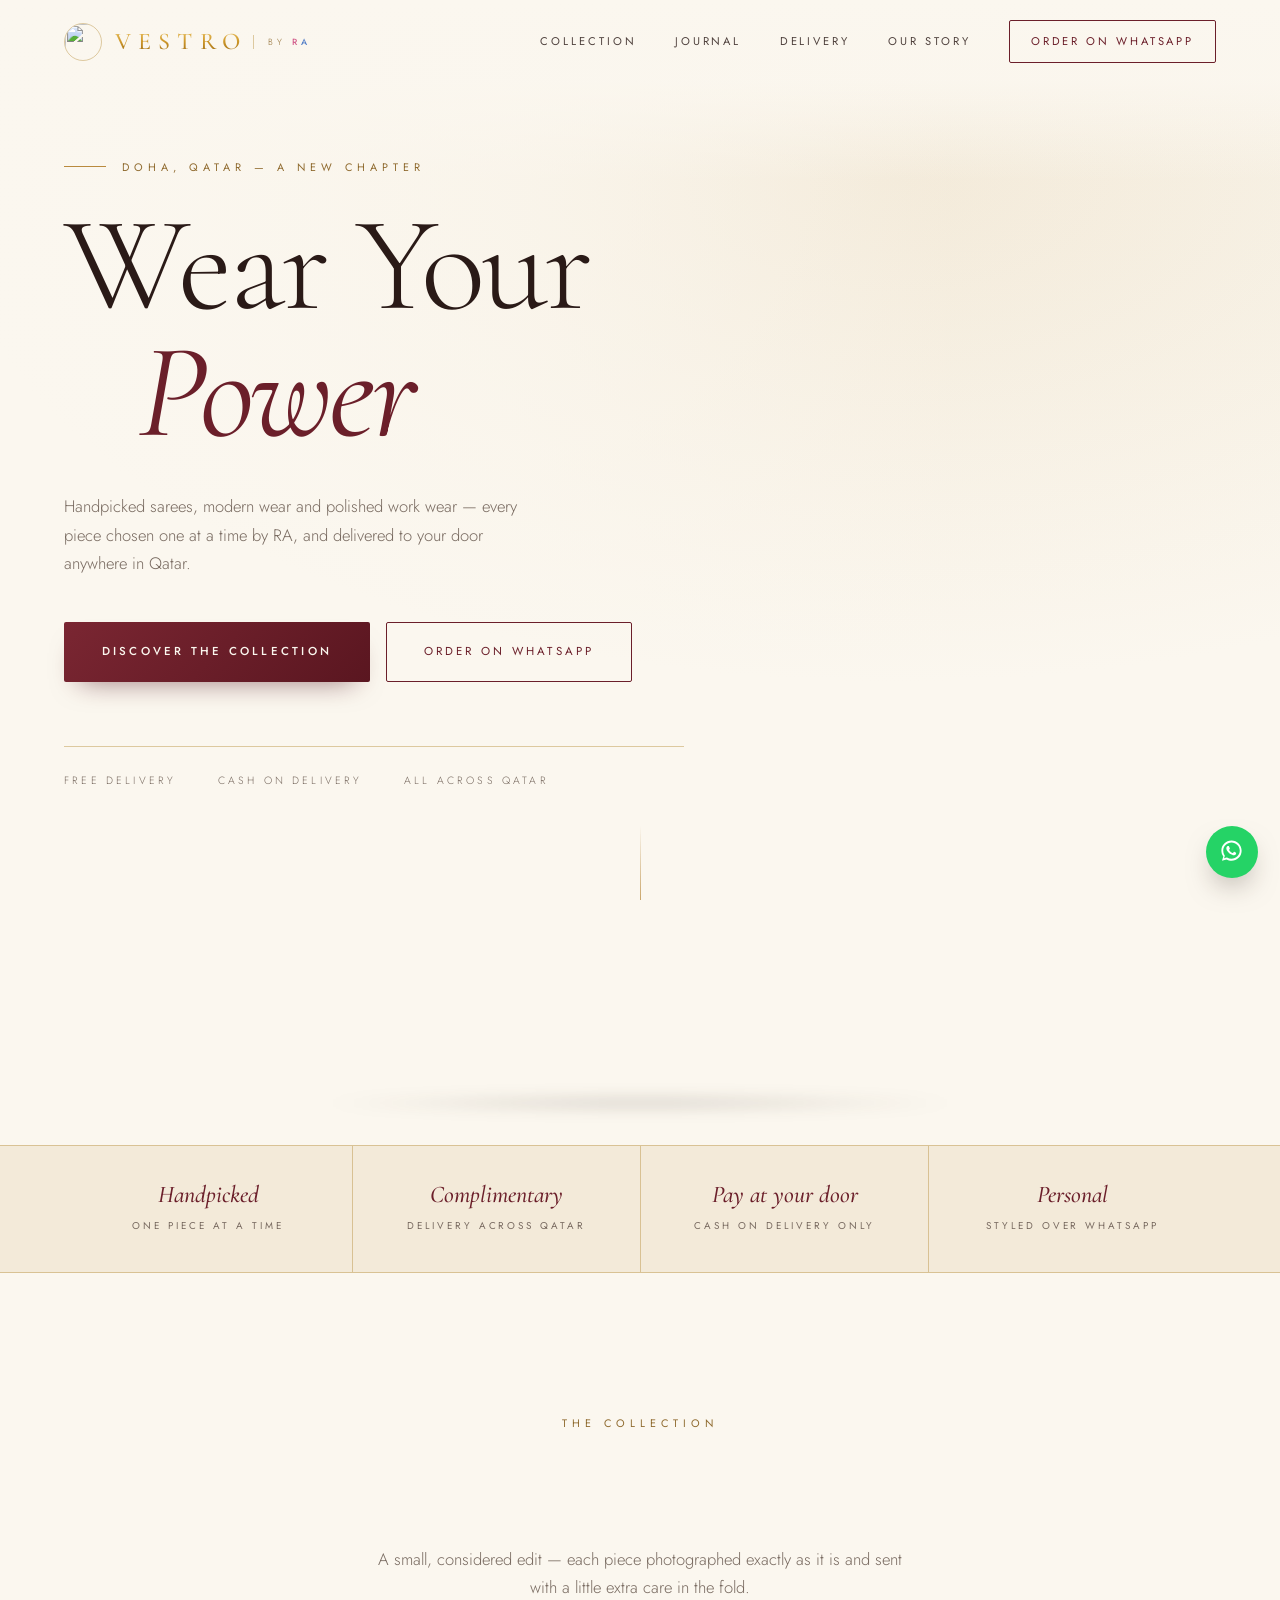
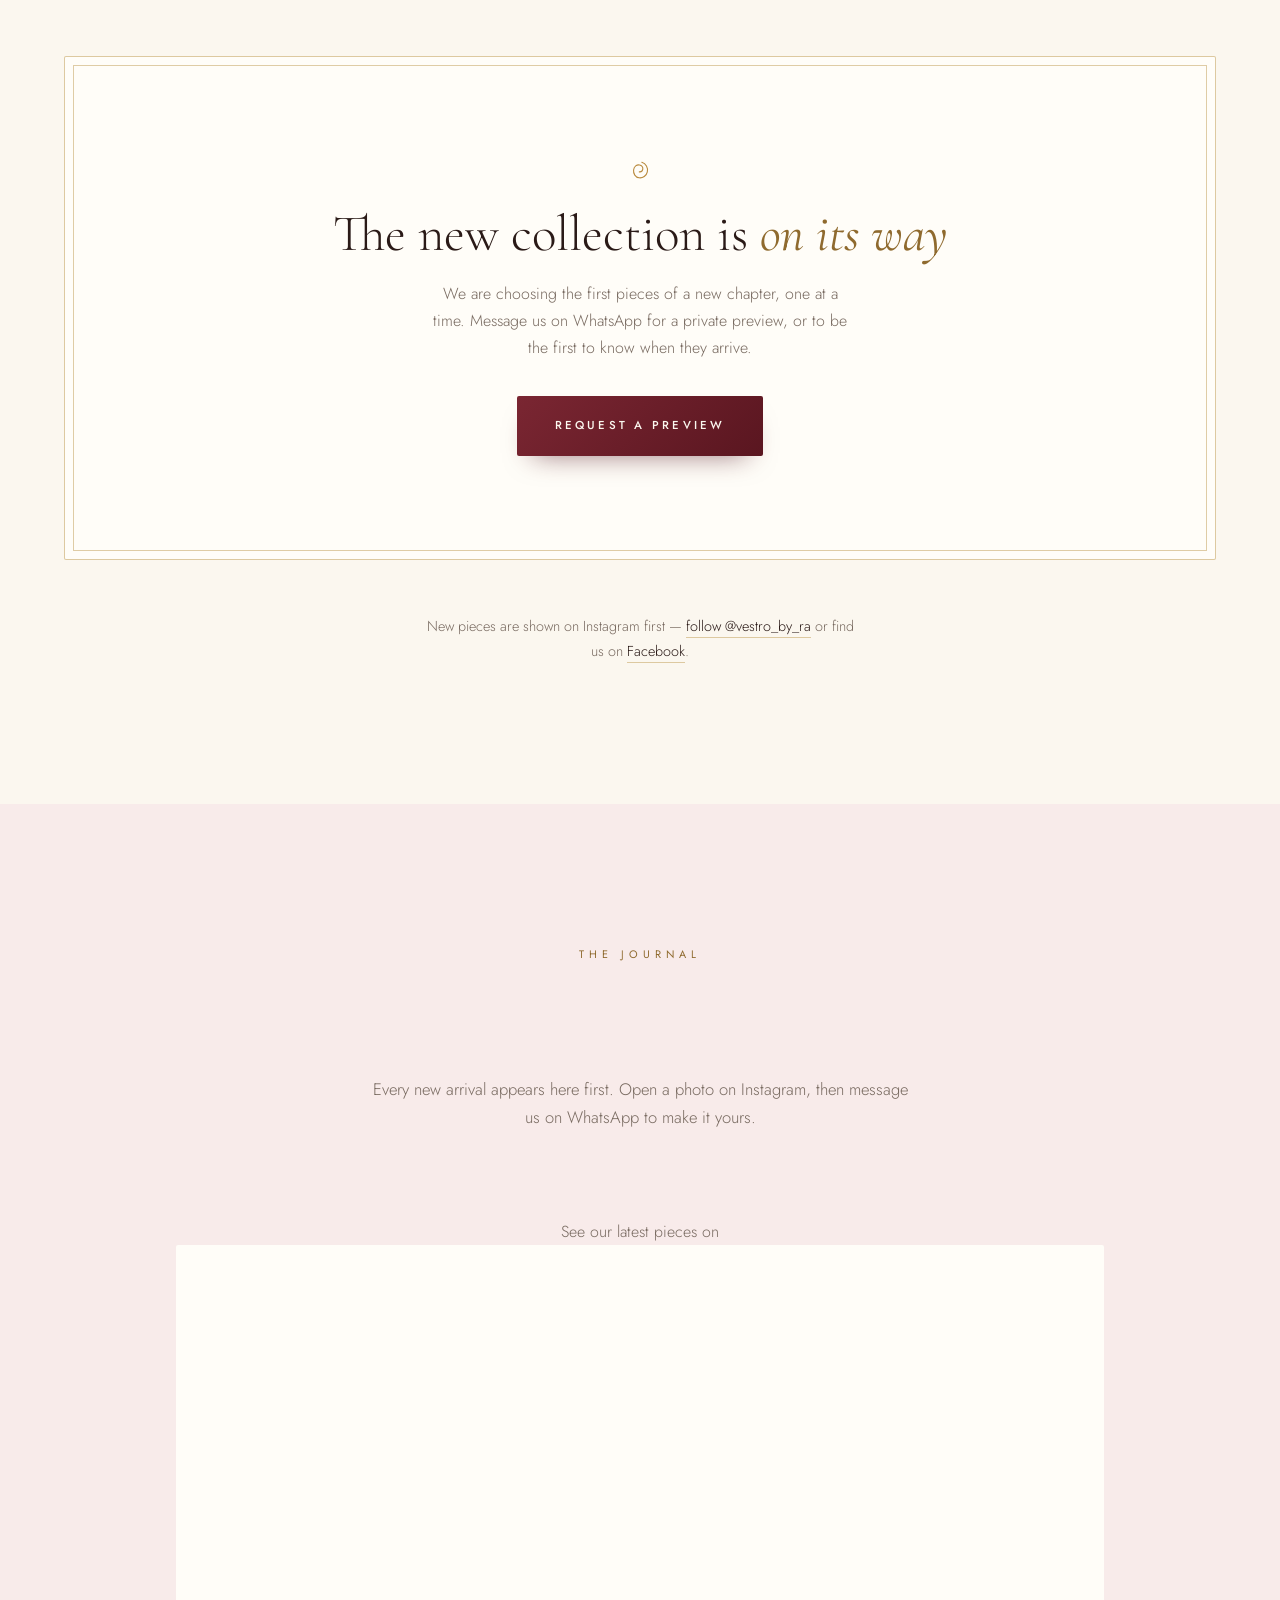
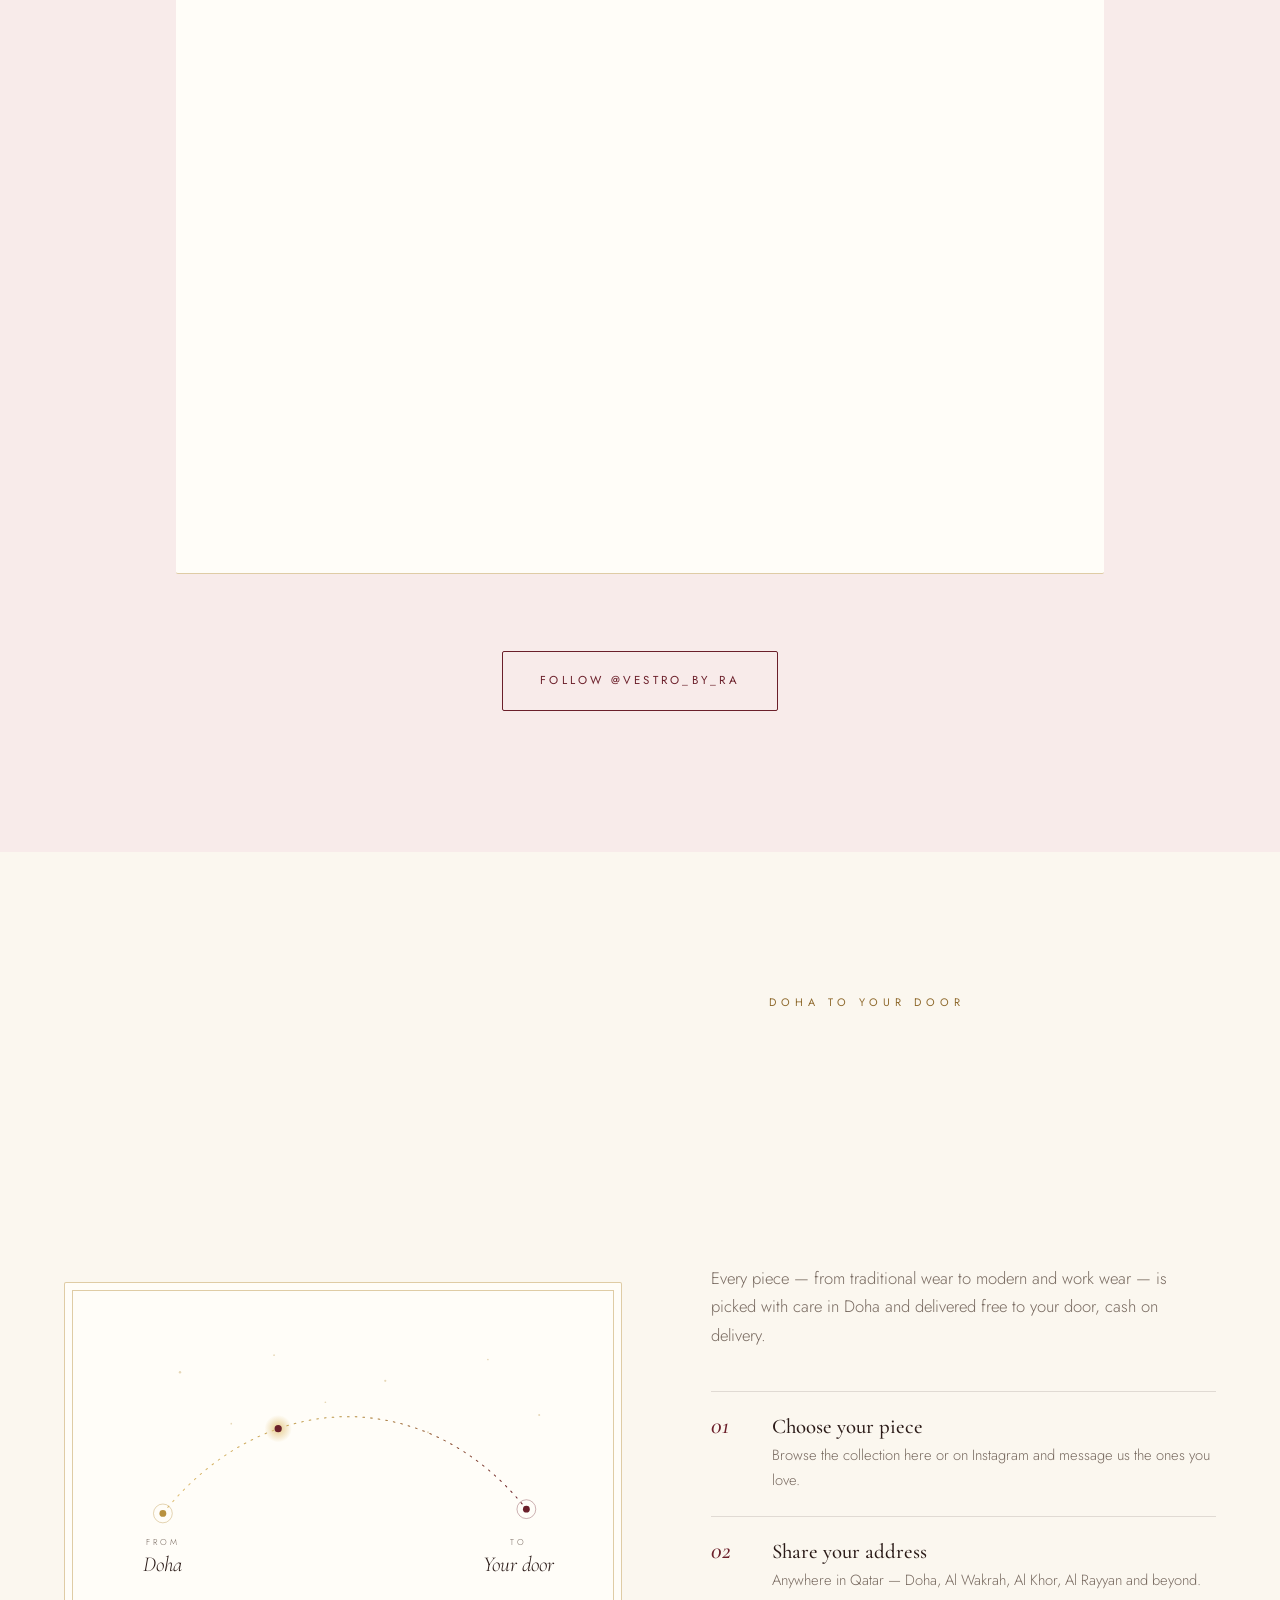
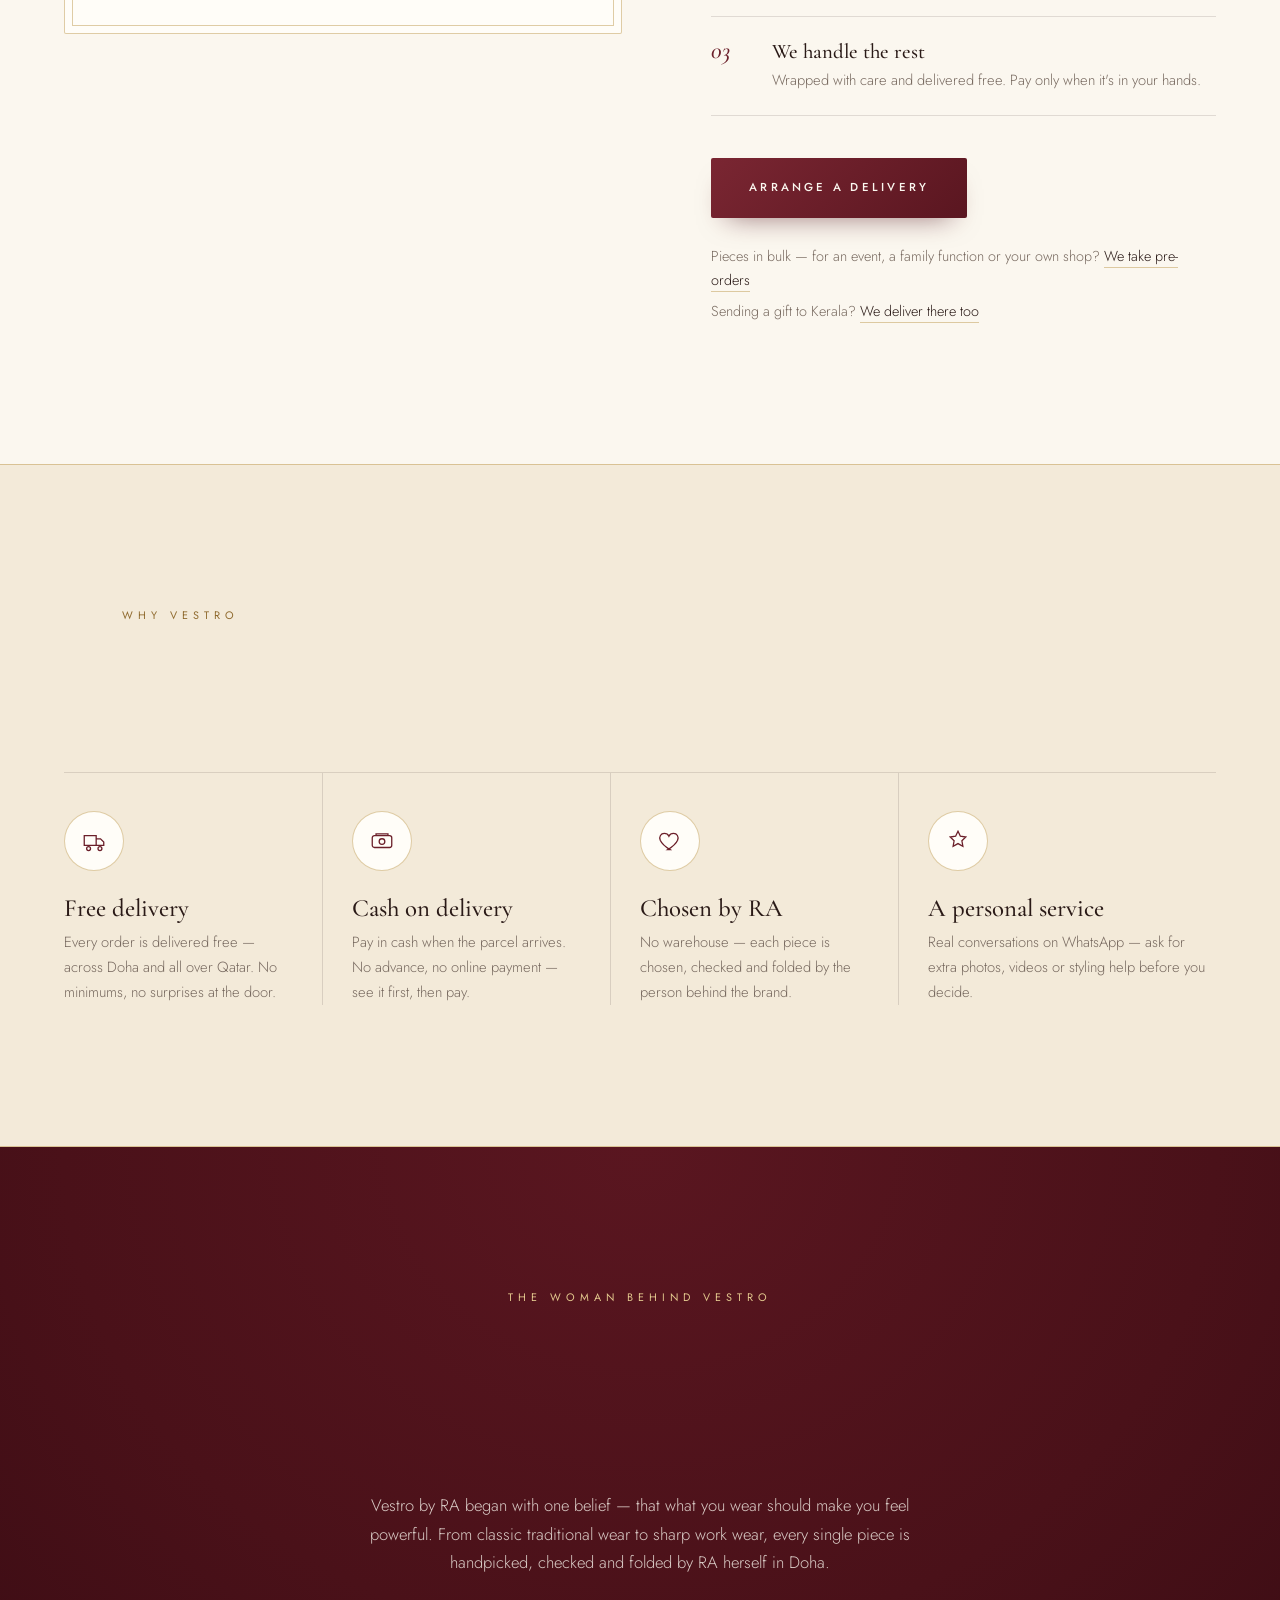
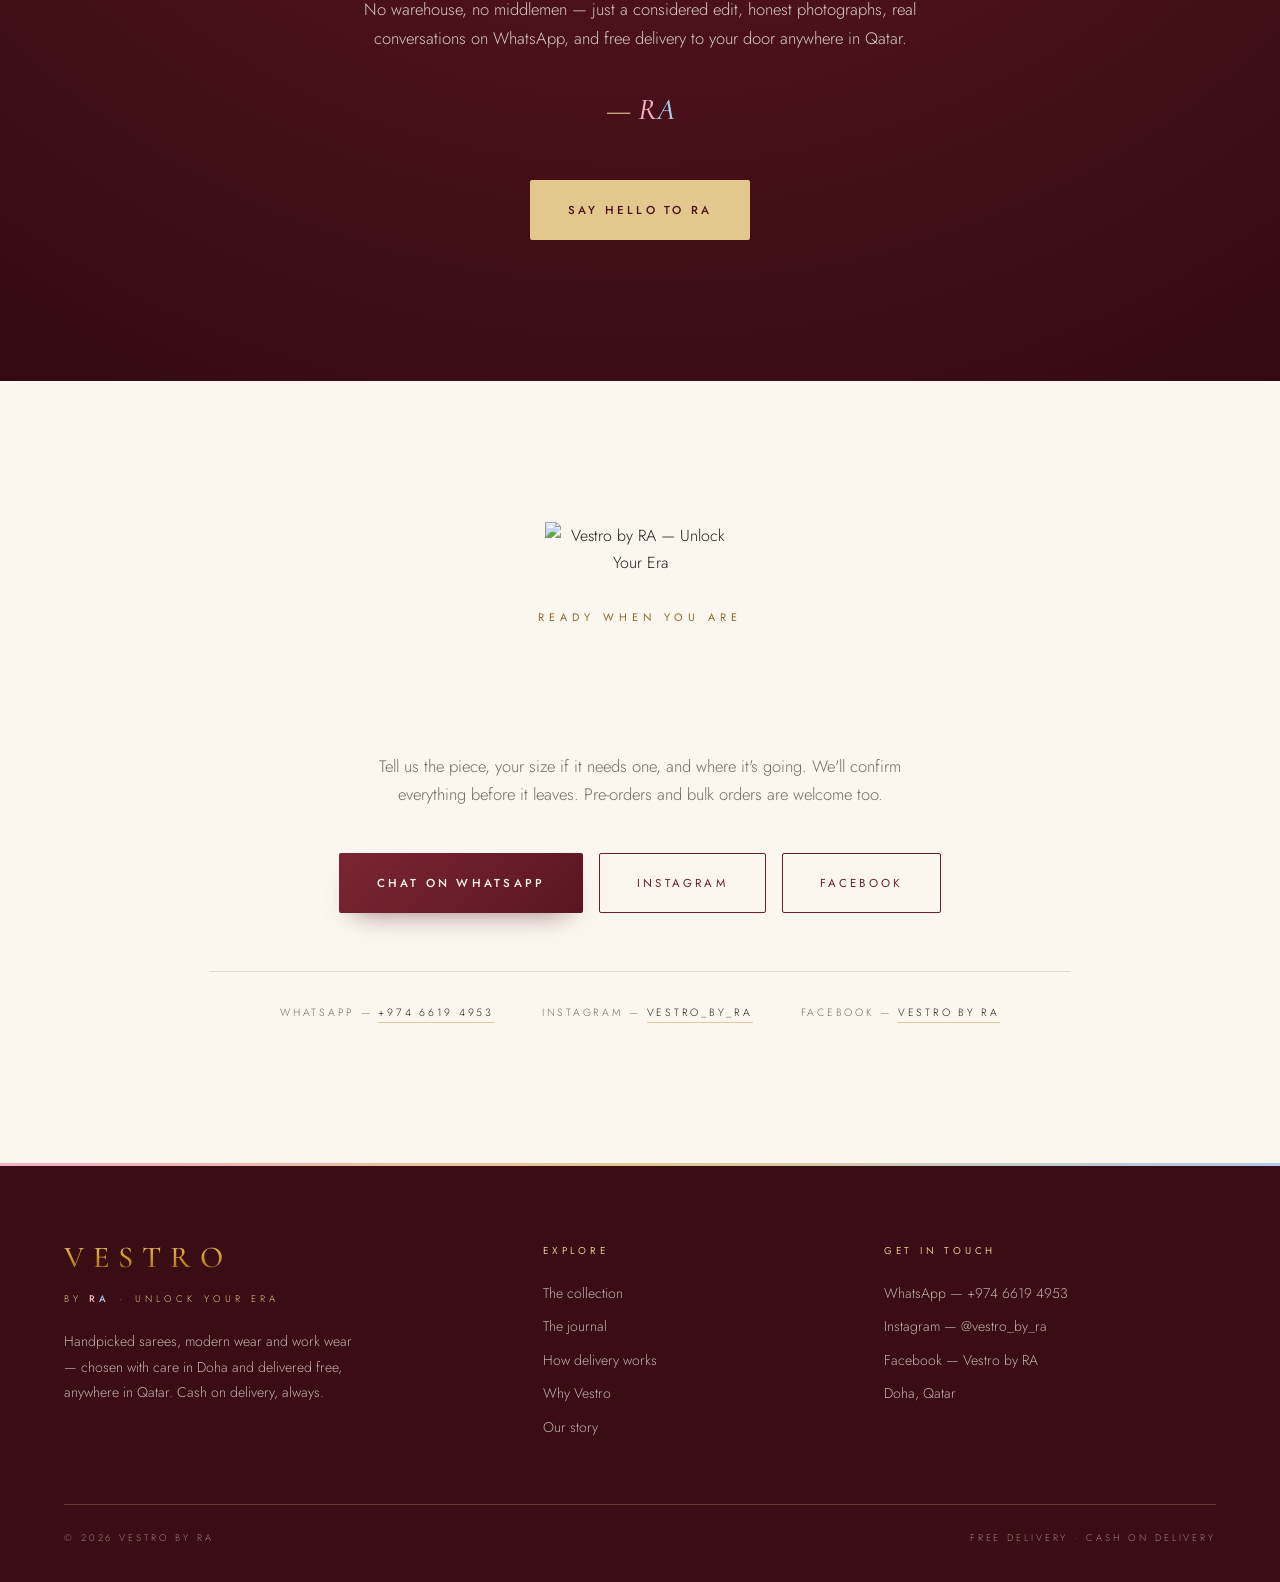
==== commit 2ff0adb3: "Silk cloth fills the first screen on phones and tablets; ripples with scroll" ====
--- a/index.html
+++ b/index.html
@@ -13,7 +13,7 @@
 <link href="https://fonts.googleapis.com/css2?family=Cormorant+Garamond:ital,wght@0,300;0,400;0,500;0,600;1,300;1,400;1,500&family=Jost:wght@300;400;500&display=swap" rel="stylesheet" />
 
   <!-- bump ?v= whenever these files change, so browsers don't keep an old copy -->
-  <link rel="stylesheet" href="styles.css?v=10">
+  <link rel="stylesheet" href="styles.css?v=11">
 </head>
 <body>
 
@@ -429,9 +429,9 @@
 </a>
 
 <script src="https://cdnjs.cloudflare.com/ajax/libs/three.js/r128/three.min.js"></script>
-  <script src="firebase-config.js?v=10"></script>
-  <script src="script.js?v=10"></script>
-  <script type="module" src="catalog.js?v=10"></script>
+  <script src="firebase-config.js?v=11"></script>
+  <script src="script.js?v=11"></script>
+  <script type="module" src="catalog.js?v=11"></script>
 
 </body>
 </html>
--- a/styles.css
+++ b/styles.css
@@ -153,9 +153,12 @@
     linear-gradient(180deg,var(--paper) 0%,rgba(251,247,239,.9) 9%,transparent 20%); /* keeps the menu readable over the cloth */
 }
 @media(max-width:860px){
-  /* on narrow screens the silk sits behind the words — keep it a whisper */
+  /* on narrow screens the cloth sits behind the words: a soft veil keeps the
+     writing readable while the folds and the shimmer stay clearly visible */
   .hero-scrim{background:
-    linear-gradient(0deg,var(--paper) 0%,rgba(251,247,239,.93) 28%,rgba(251,247,239,.9) 100%)}
+    linear-gradient(180deg,var(--paper) 0%,rgba(251,247,239,.55) 9%,rgba(251,247,239,.30) 22%,rgba(251,247,239,.30) 70%,rgba(251,247,239,.55) 88%,var(--paper) 100%)}
+  .hero .lead{color:#4f4239}
+  .hero-meta{color:#5d4f45}
 }
 .hero-content{position:relative;z-index:2;padding:9.5rem 0 6.5rem}
 .hero h1{font-size:clamp(3.6rem,10.5vw,9rem);margin-top:1.6rem;letter-spacing:-.02em;line-height:.95}
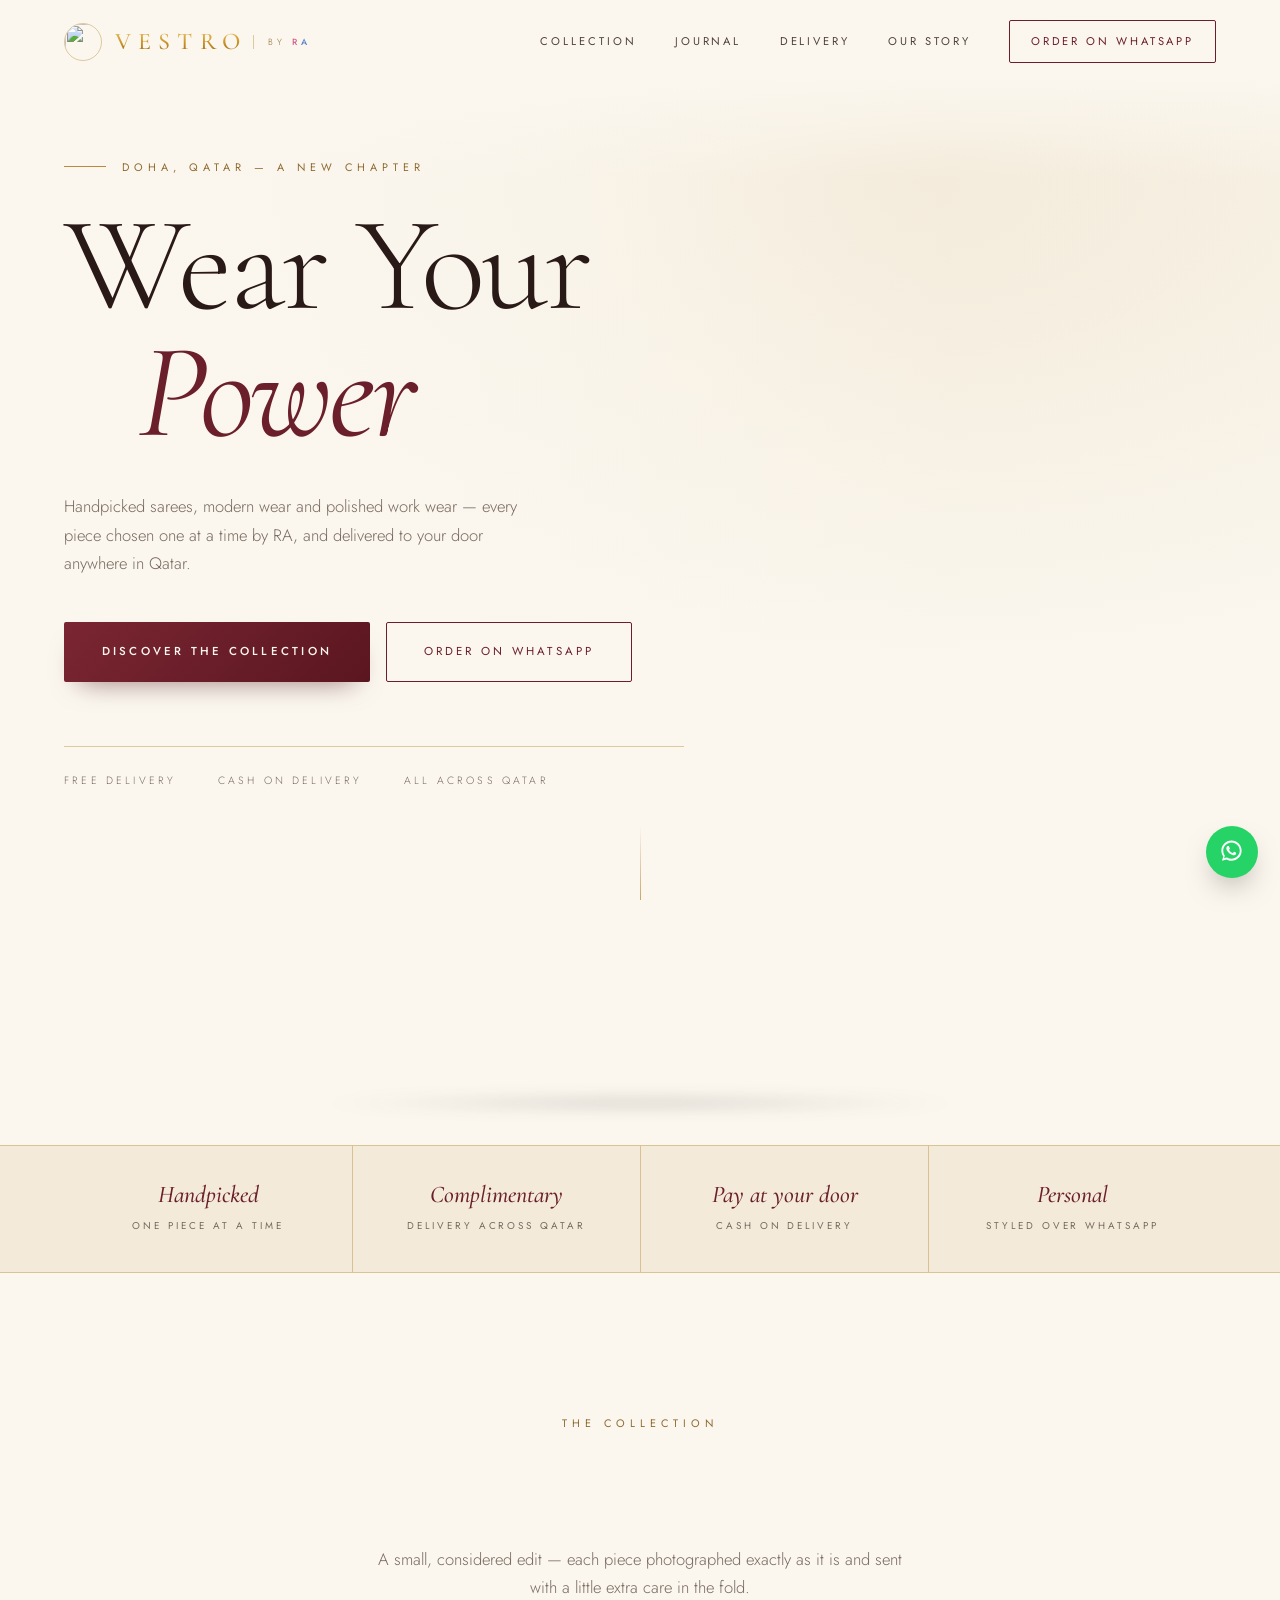
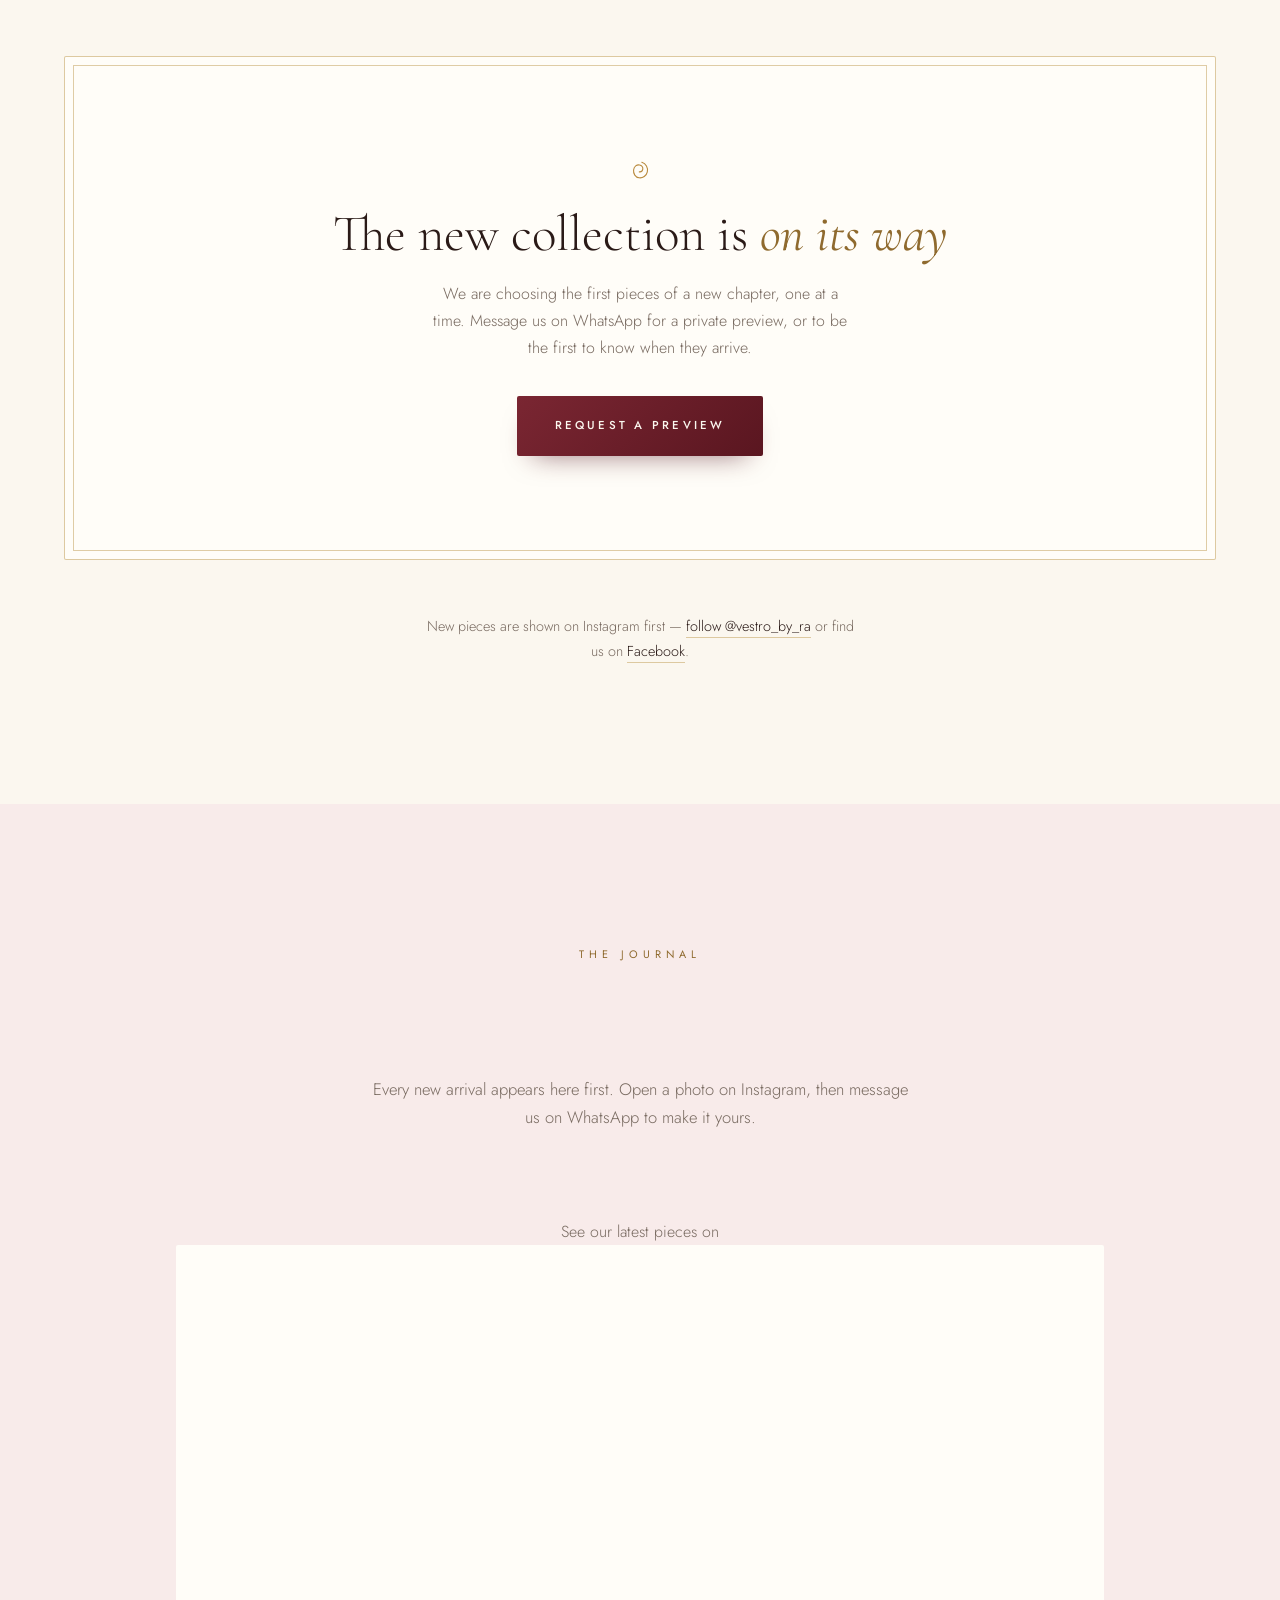
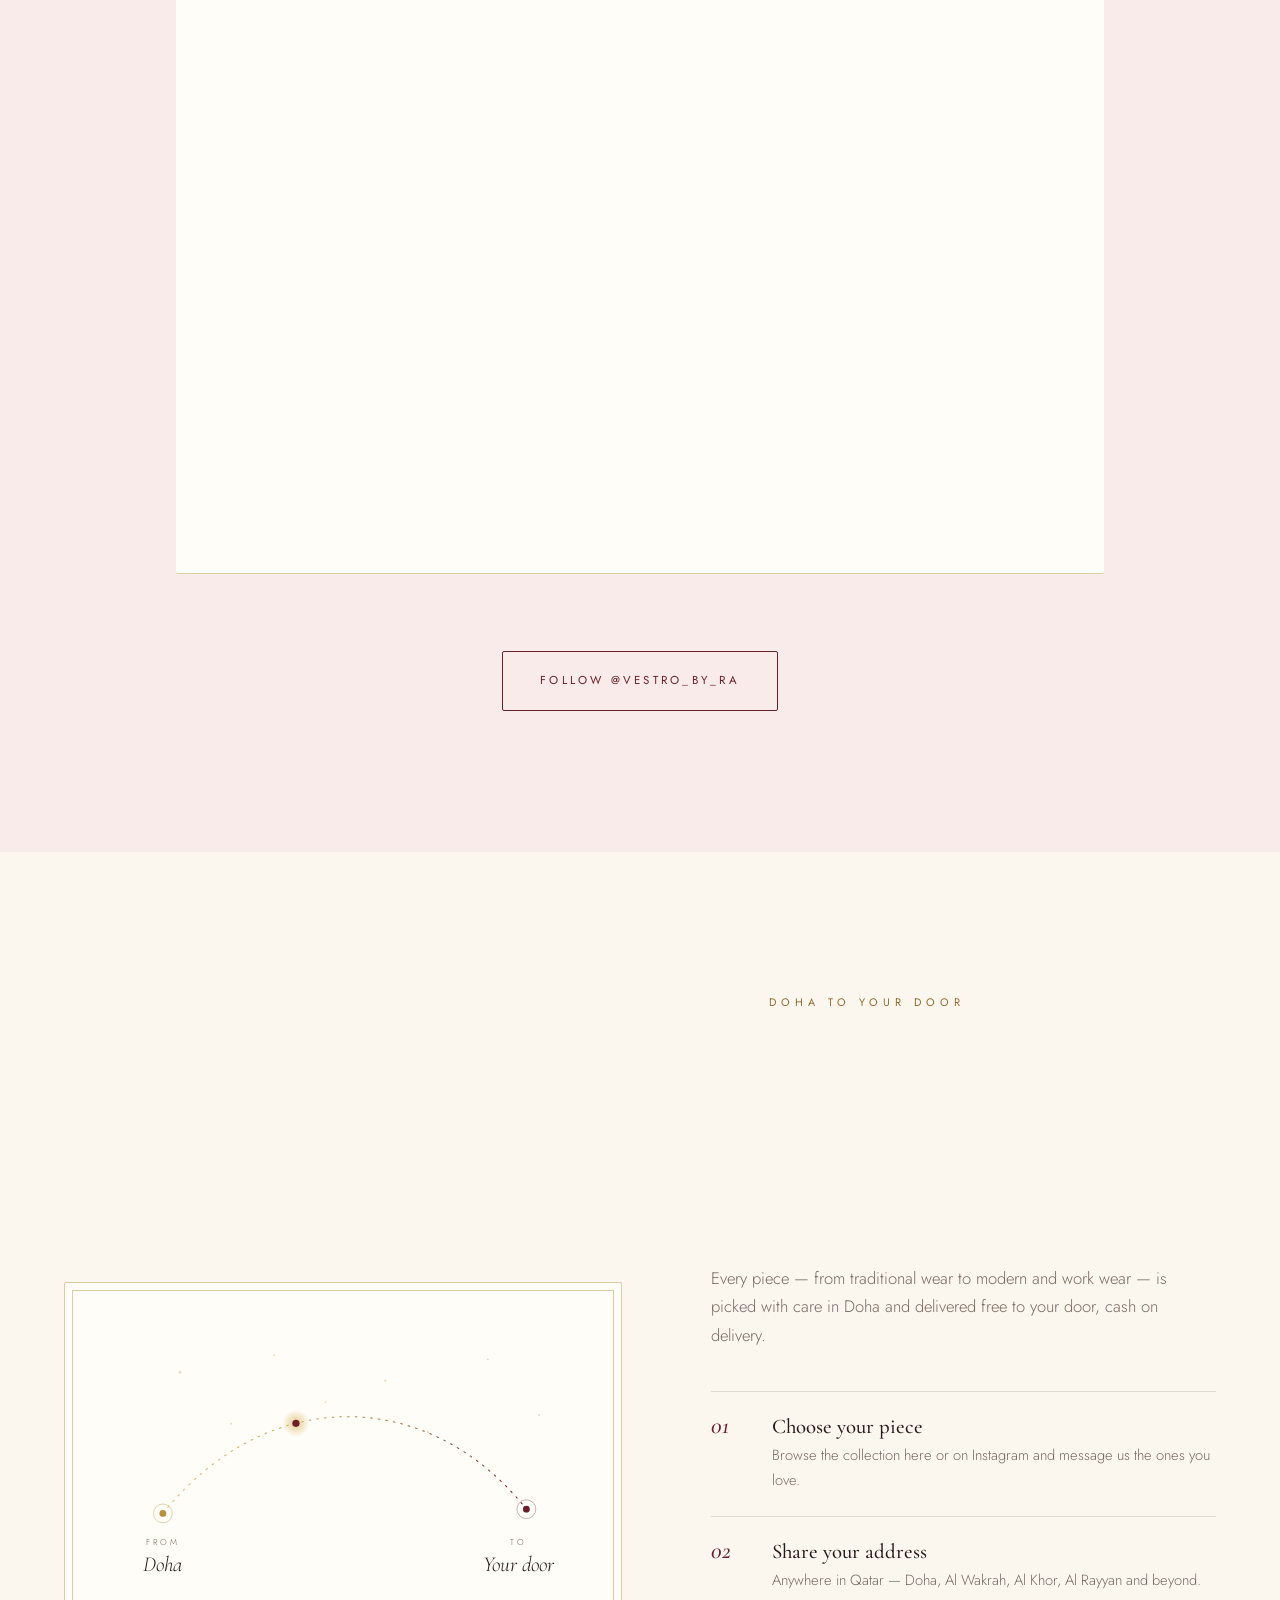
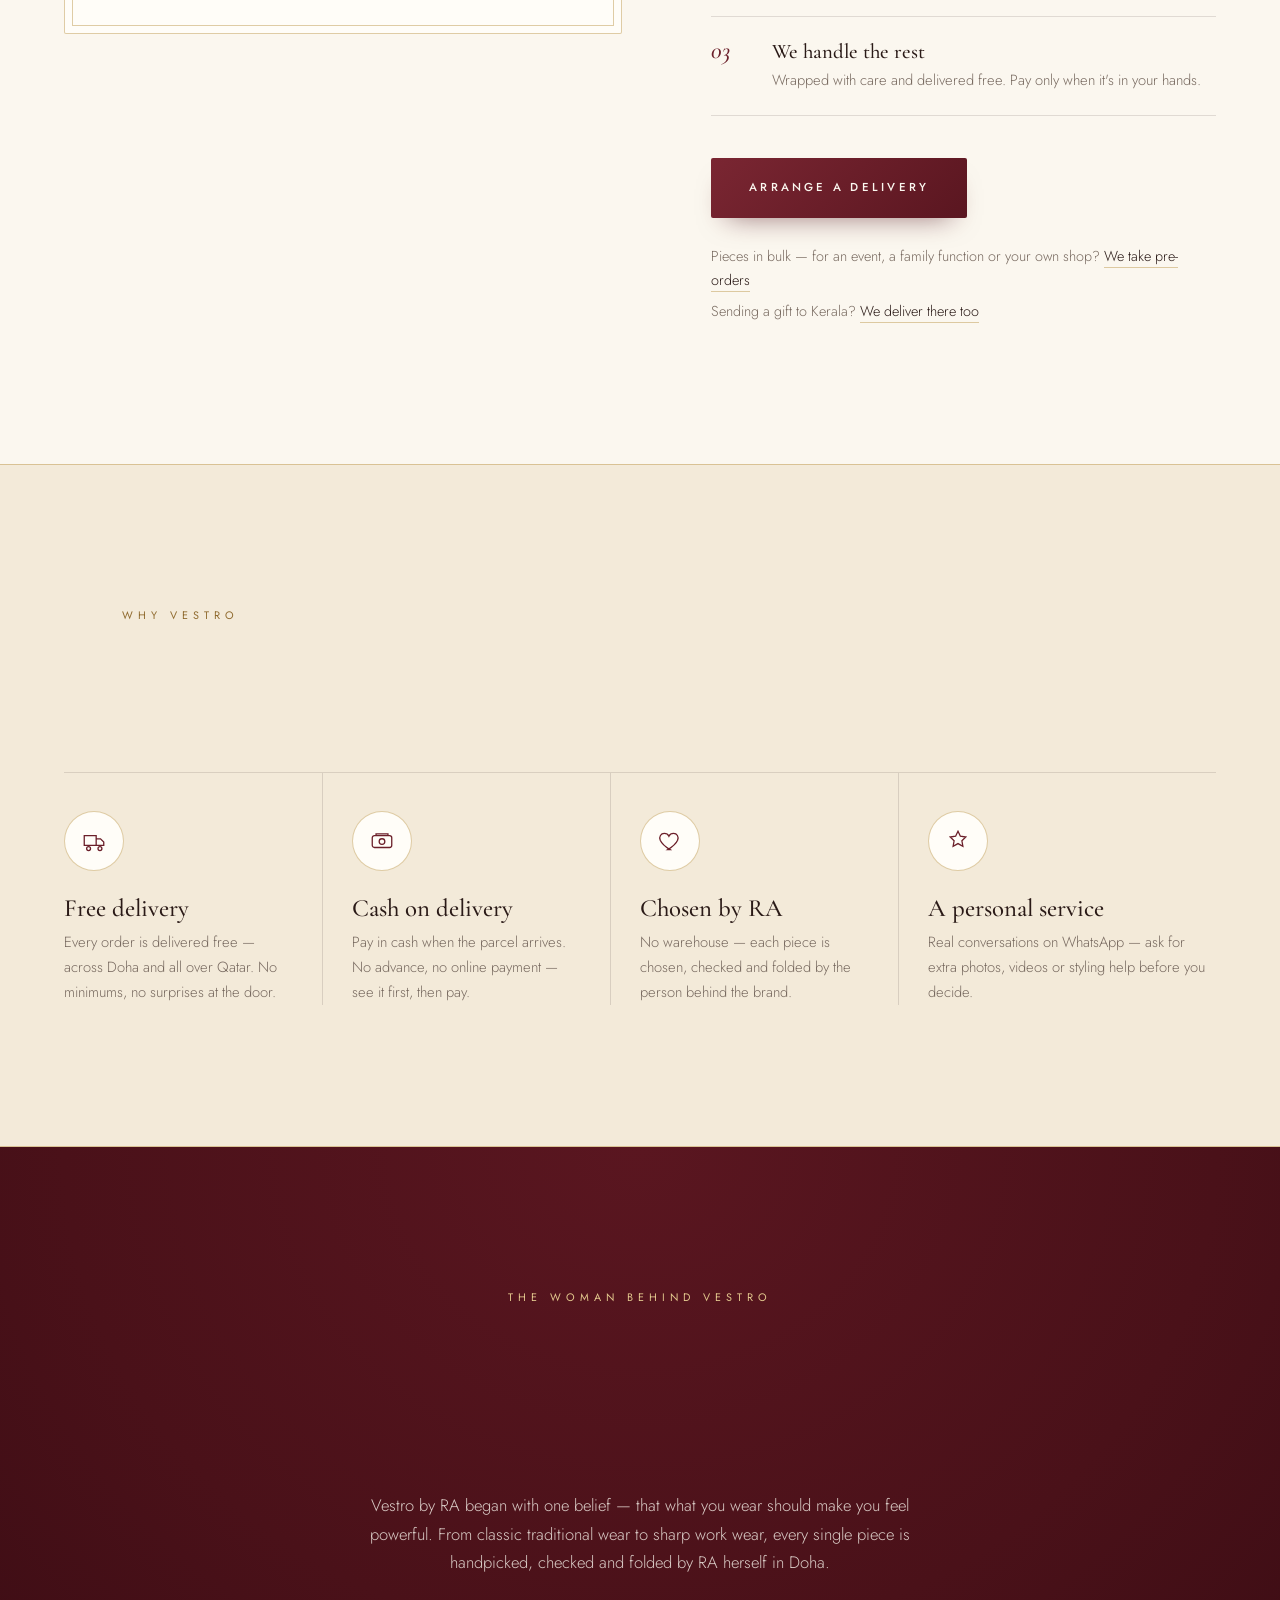
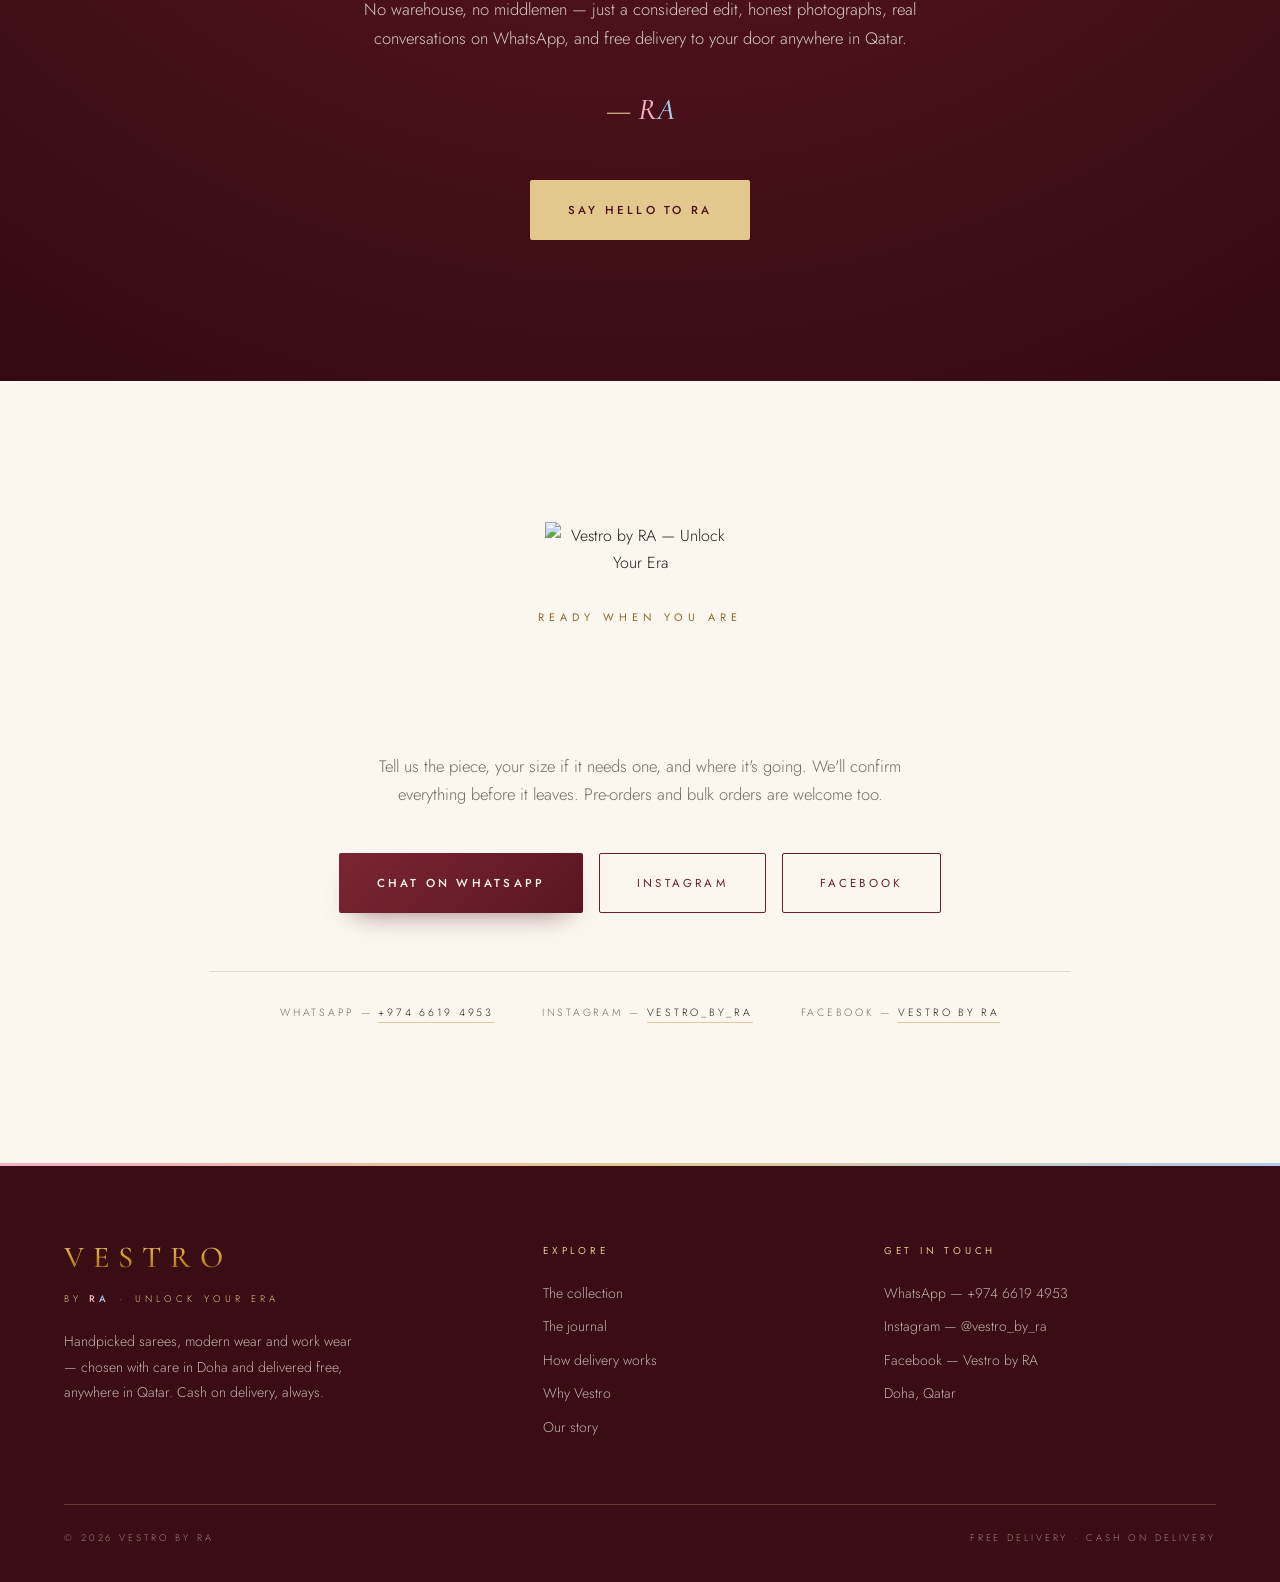
==== commit bf6d451d: "Strip: Cash on delivery (drop 'only')" ====
--- a/index.html
+++ b/index.html
@@ -13,7 +13,7 @@
 <link href="https://fonts.googleapis.com/css2?family=Cormorant+Garamond:ital,wght@0,300;0,400;0,500;0,600;1,300;1,400;1,500&family=Jost:wght@300;400;500&display=swap" rel="stylesheet" />
 
   <!-- bump ?v= whenever these files change, so browsers don't keep an old copy -->
-  <link rel="stylesheet" href="styles.css?v=11">
+  <link rel="stylesheet" href="styles.css?v=12">
 </head>
 <body>
 
@@ -82,7 +82,7 @@
   <div class="wrap promise-inner">
     <div class="promise-item reveal"><b>Handpicked</b><span>One piece at a time</span></div>
     <div class="promise-item reveal" style="transition-delay:.1s"><b>Complimentary</b><span>Delivery across Qatar</span></div>
-    <div class="promise-item reveal" style="transition-delay:.2s"><b>Pay at your door</b><span>Cash on delivery only</span></div>
+    <div class="promise-item reveal" style="transition-delay:.2s"><b>Pay at your door</b><span>Cash on delivery</span></div>
     <div class="promise-item reveal" style="transition-delay:.3s"><b>Personal</b><span>Styled over WhatsApp</span></div>
   </div>
 </div>
@@ -429,9 +429,9 @@
 </a>
 
 <script src="https://cdnjs.cloudflare.com/ajax/libs/three.js/r128/three.min.js"></script>
-  <script src="firebase-config.js?v=11"></script>
-  <script src="script.js?v=11"></script>
-  <script type="module" src="catalog.js?v=11"></script>
+  <script src="firebase-config.js?v=12"></script>
+  <script src="script.js?v=12"></script>
+  <script type="module" src="catalog.js?v=12"></script>
 
 </body>
 </html>
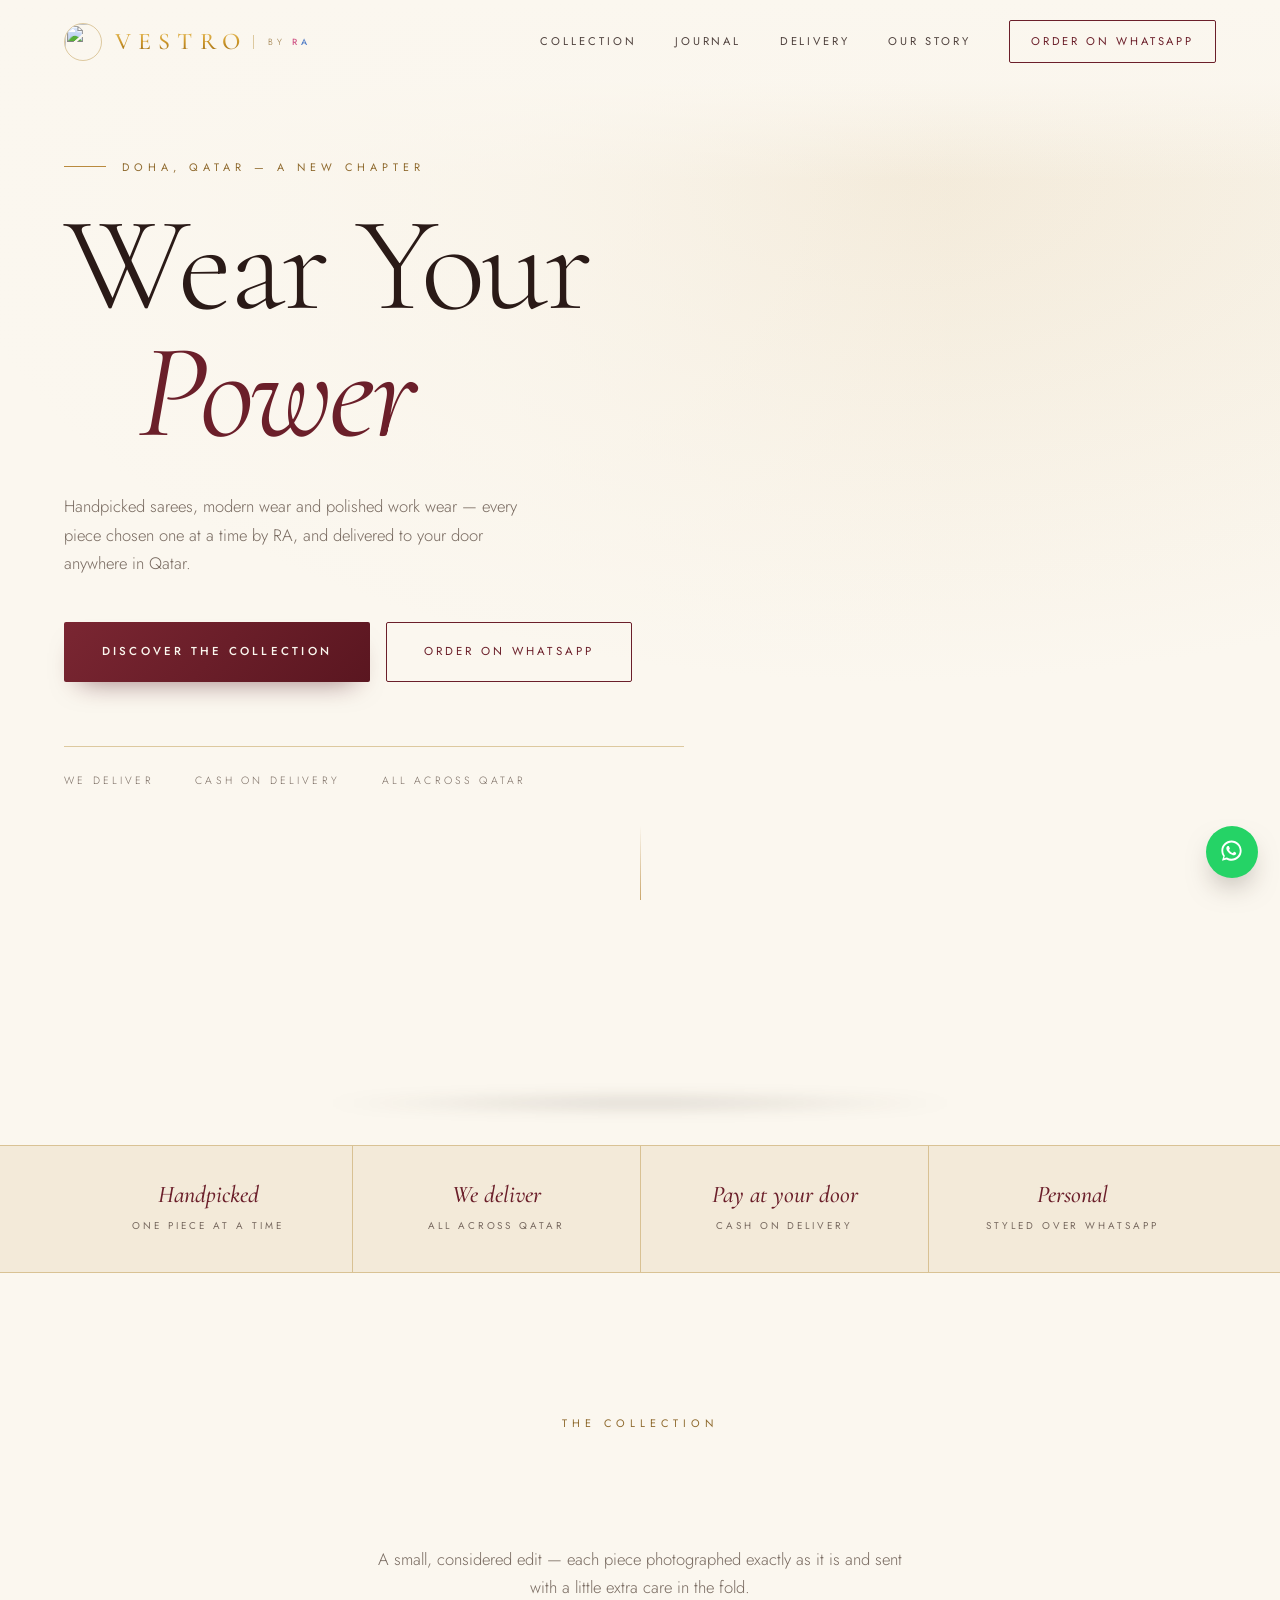
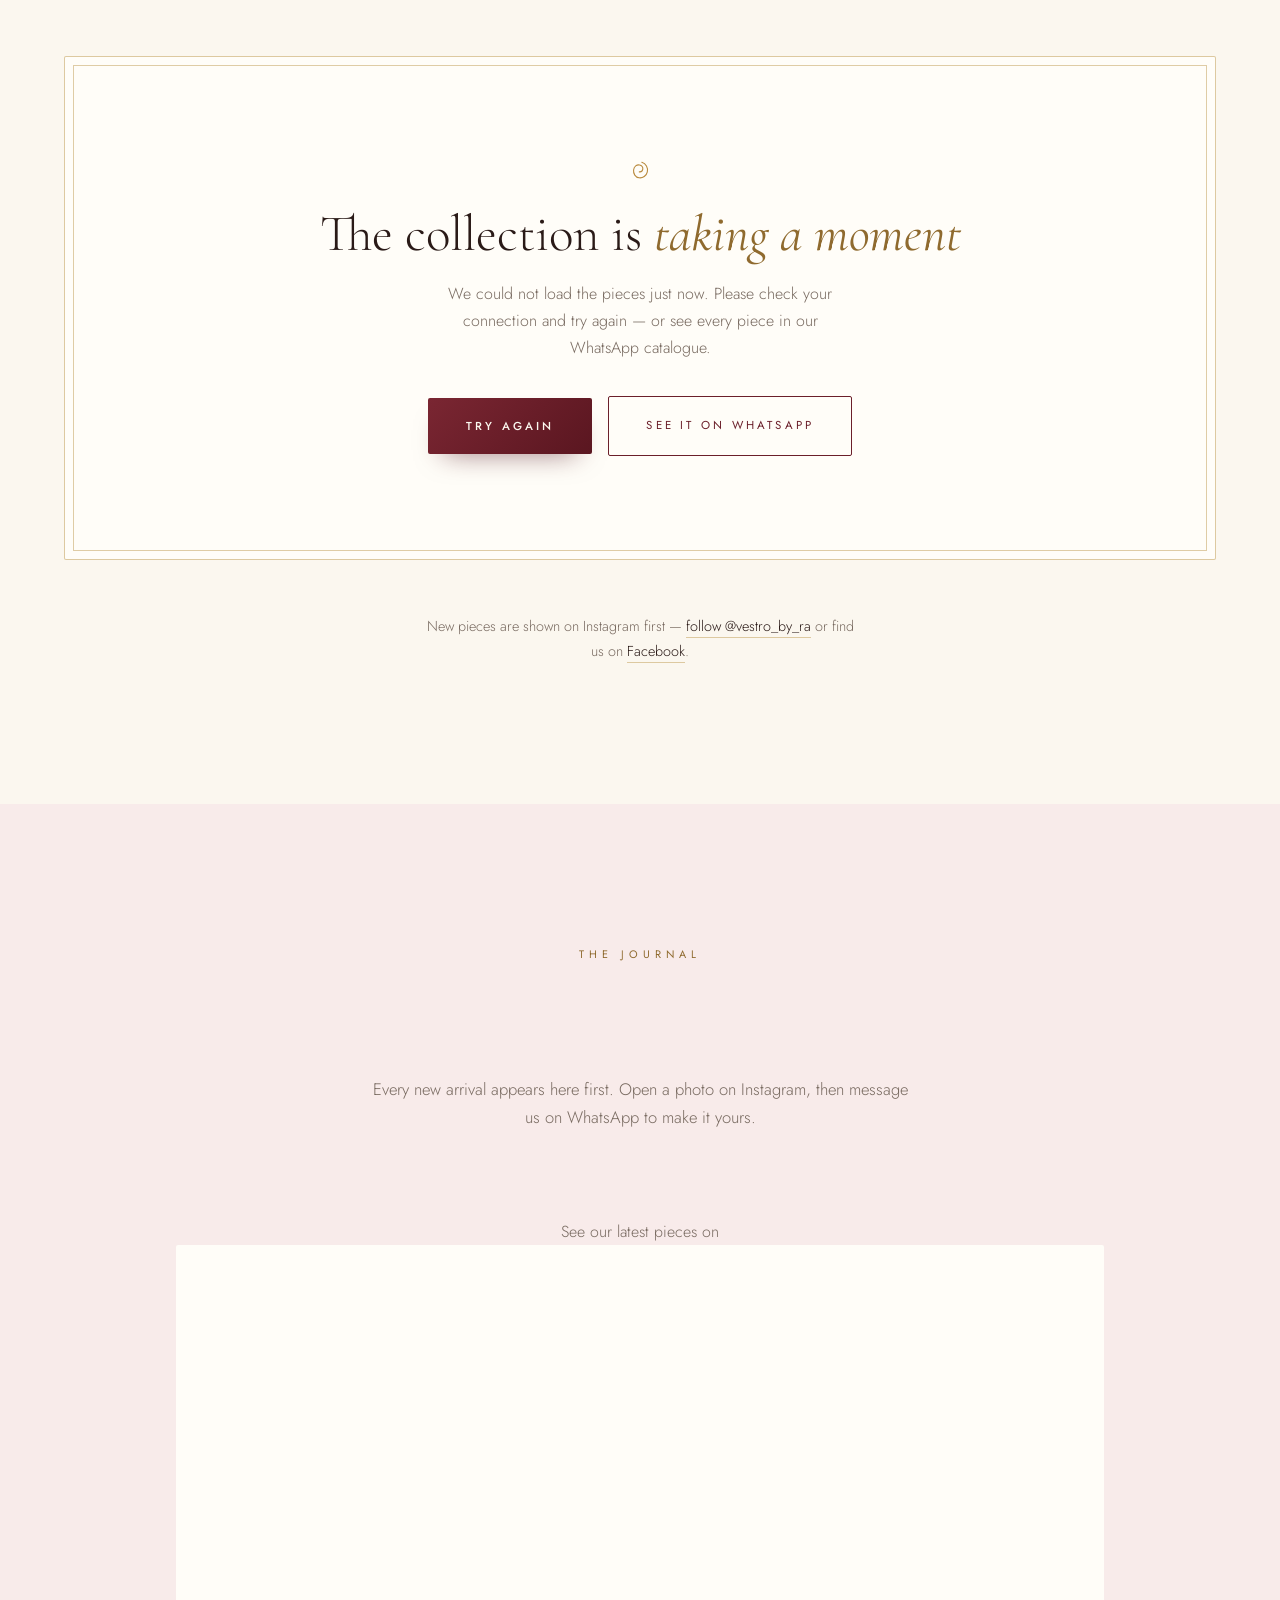
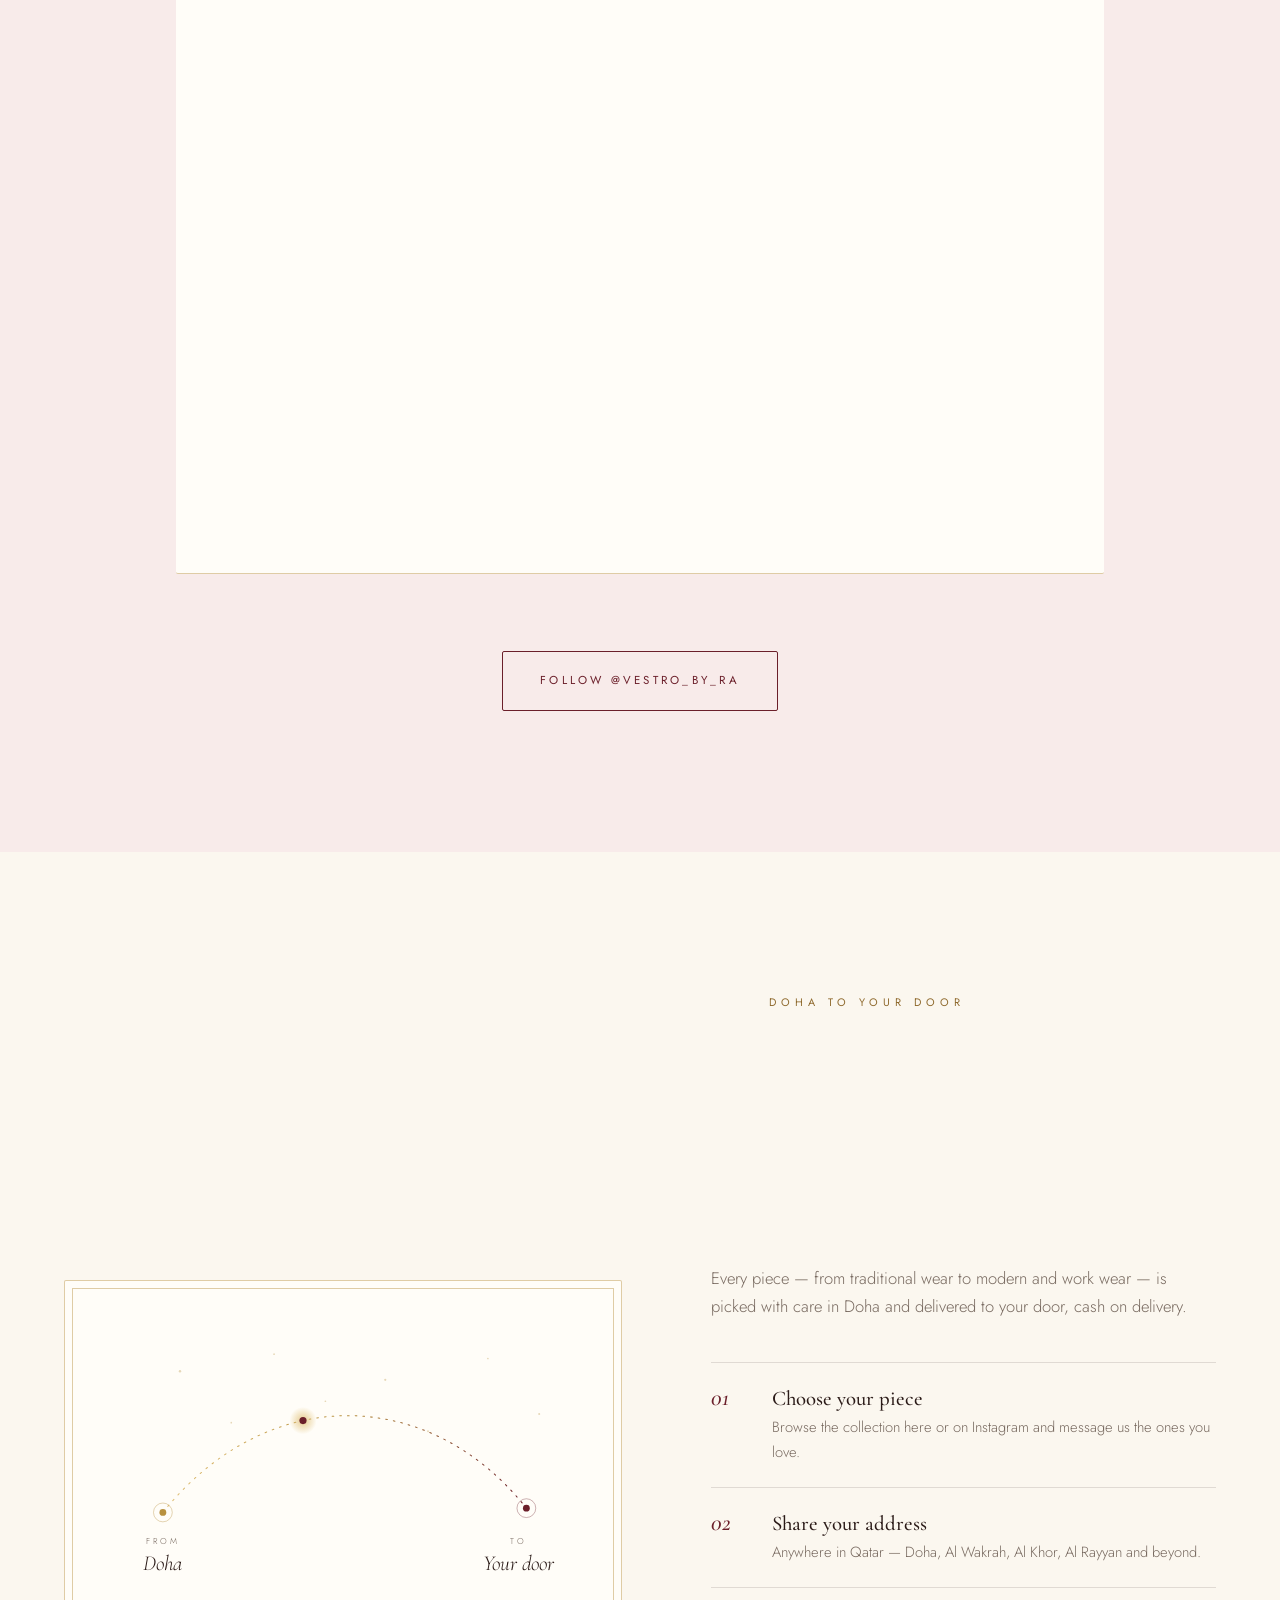
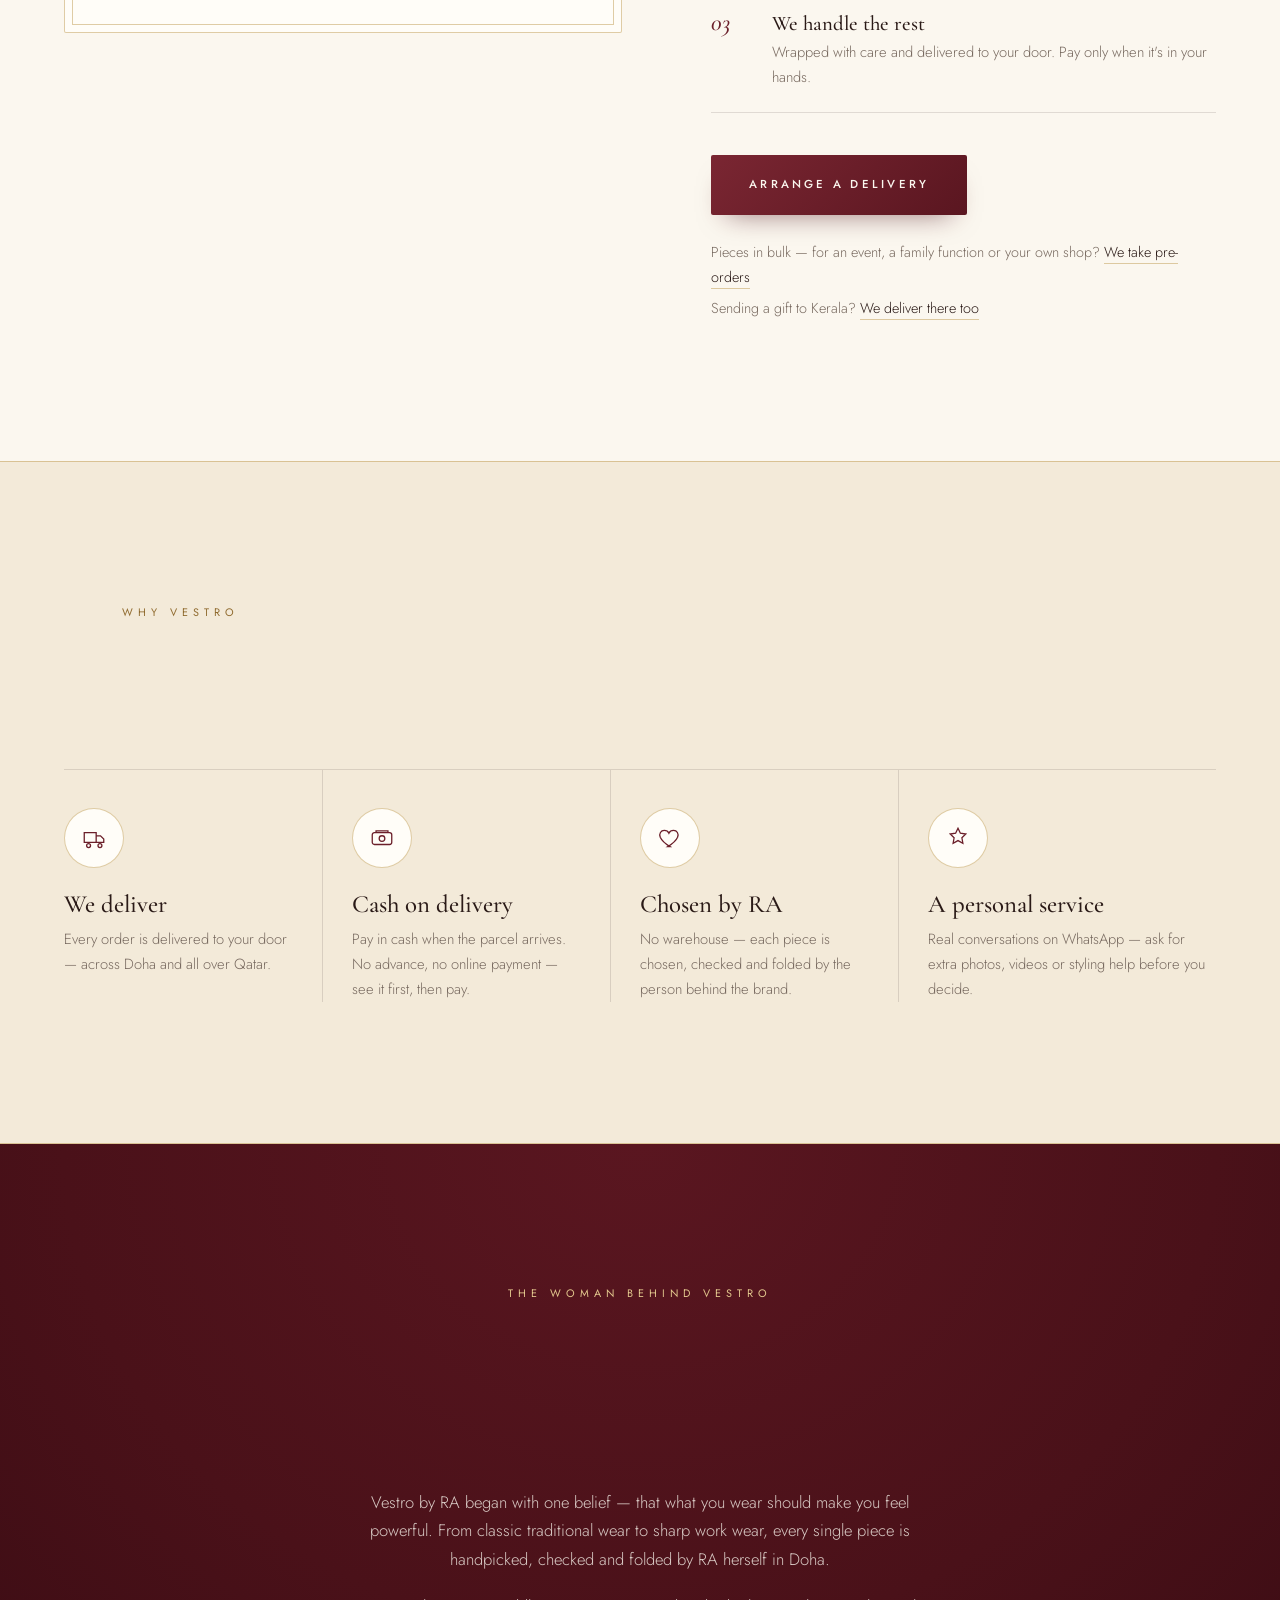
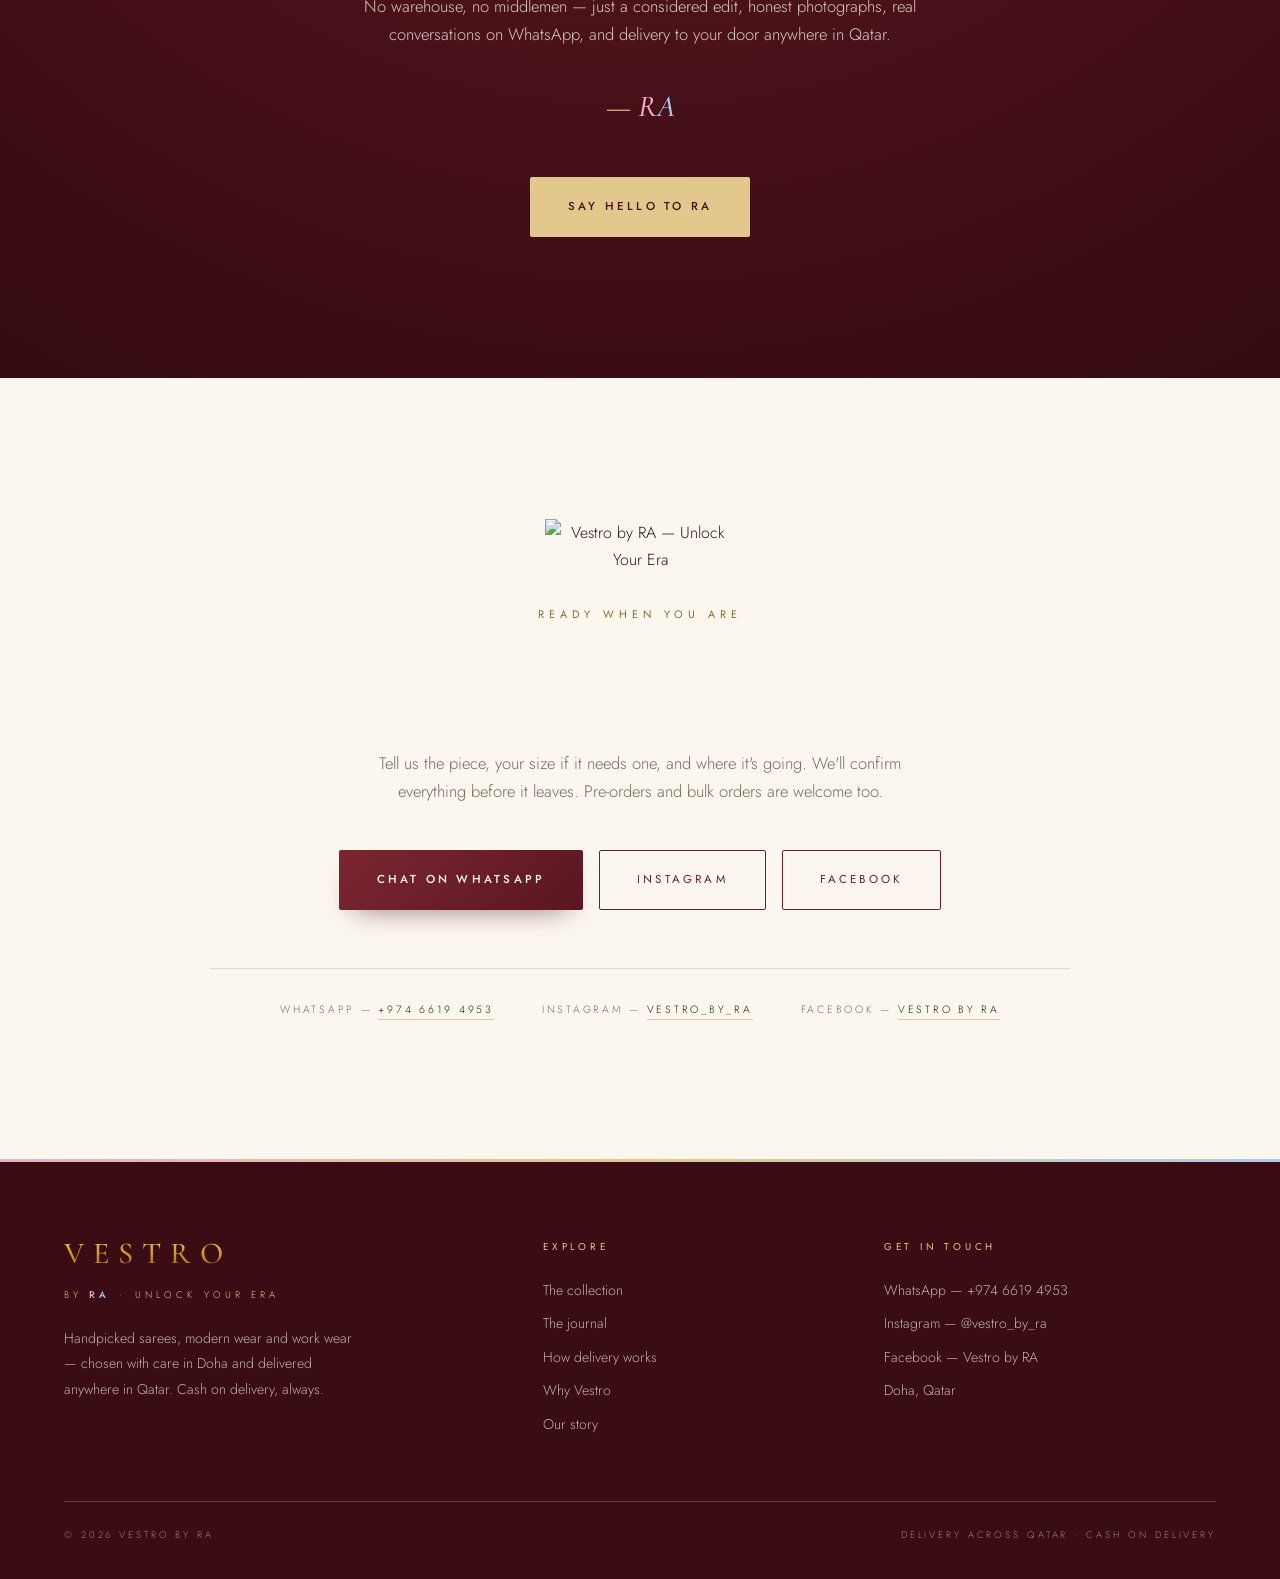
==== commit 864e85e7: "Shop: products show as the page opens; "free delivery" wording removed Loading - The shop used to do" ====
--- a/index.html
+++ b/index.html
@@ -4,7 +4,7 @@
 <meta charset="UTF-8" />
 <meta name="viewport" content="width=device-width, initial-scale=1.0" />
 <title>Vestro by RA — Wear Your Power</title>
-<meta name="description" content="Vestro by RA — a Doha boutique of handpicked sarees, modern wear & work wear. Ordered on WhatsApp, delivered free across Qatar, cash on delivery." />
+<meta name="description" content="Vestro by RA — a Doha boutique of handpicked sarees, modern wear & work wear. Ordered on WhatsApp, delivered across Qatar, cash on delivery." />
 <meta name="theme-color" content="#fbf7ef" />
 <link rel="icon" type="image/png" href="logo-mark.png" />
 <link rel="apple-touch-icon" href="logo-mark.png" />
@@ -13,7 +13,12 @@
 <link href="https://fonts.googleapis.com/css2?family=Cormorant+Garamond:ital,wght@0,300;0,400;0,500;0,600;1,300;1,400;1,500&family=Jost:wght@300;400;500&display=swap" rel="stylesheet" />
 
   <!-- bump ?v= whenever these files change, so browsers don't keep an old copy -->
-  <link rel="stylesheet" href="styles.css?v=12">
+  <link rel="stylesheet" href="styles.css?v=13">
+
+  <!-- the product list starts downloading here, before the rest of the page (catalog.js draws it) -->
+  <link rel="preconnect" href="https://firestore.googleapis.com" crossorigin />
+  <script src="firebase-config.js?v=13"></script>
+  <script src="feed.js?v=13"></script>
 </head>
 <body>
 
@@ -63,7 +68,7 @@
       <a class="btn btn-outline" href="https://wa.me/c/97466194953" target="_blank" rel="noopener">Order on WhatsApp</a>
     </div>
     <div class="hero-meta reveal" style="transition-delay:.4s">
-      <span>Free delivery</span>
+      <span>We deliver</span>
       <span>Cash on delivery</span>
       <span>All across Qatar</span>
     </div>
@@ -81,7 +86,7 @@
 <div class="promise">
   <div class="wrap promise-inner">
     <div class="promise-item reveal"><b>Handpicked</b><span>One piece at a time</span></div>
-    <div class="promise-item reveal" style="transition-delay:.1s"><b>Complimentary</b><span>Delivery across Qatar</span></div>
+    <div class="promise-item reveal" style="transition-delay:.1s"><b>We deliver</b><span>All across Qatar</span></div>
     <div class="promise-item reveal" style="transition-delay:.2s"><b>Pay at your door</b><span>Cash on delivery</span></div>
     <div class="promise-item reveal" style="transition-delay:.3s"><b>Personal</b><span>Styled over WhatsApp</span></div>
   </div>
@@ -246,7 +251,7 @@
       <h2 class="reveal" style="transition-delay:.08s">Chosen in Doha, <span class="gold-word">delivered across Qatar</span></h2>
       <p class="lead reveal" style="transition-delay:.16s">
         Every piece — from traditional wear to modern and work wear — is
-        picked with care in Doha and delivered free to your door, cash on delivery.
+        picked with care in Doha and delivered to your door, cash on delivery.
       </p>
       <div class="steps">
         <div class="step reveal" style="transition-delay:.2s">
@@ -259,7 +264,7 @@
         </div>
         <div class="step reveal" style="transition-delay:.36s">
           <span class="step-num">03</span>
-          <div><h4>We handle the rest</h4><p>Wrapped with care and delivered free. Pay only when it's in your hands.</p></div>
+          <div><h4>We handle the rest</h4><p>Wrapped with care and delivered to your door. Pay only when it's in your hands.</p></div>
         </div>
       </div>
       <div class="cta-row reveal" style="margin-top:2.6rem;transition-delay:.42s">
@@ -287,8 +292,8 @@
     <div class="why-grid">
       <div class="why reveal">
         <svg viewBox="0 0 24 24"><path d="M3 7h11v9H3zM14 10h4l3 3v3h-7z"/><circle cx="7" cy="19" r="1.8"/><circle cx="17.5" cy="19" r="1.8"/></svg>
-        <h3>Free delivery</h3>
-        <p>Every order is delivered free — across Doha and all over Qatar. No minimums, no surprises at the door.</p>
+        <h3>We deliver</h3>
+        <p>Every order is delivered to your door — across Doha and all over Qatar.</p>
       </div>
       <div class="why reveal" style="transition-delay:.1s">
         <svg viewBox="0 0 24 24"><rect x="3" y="7" width="18" height="11" rx="2"/><circle cx="12" cy="12.5" r="2.6"/><path d="M6.5 7V5.5h11V7"/></svg>
@@ -321,7 +326,7 @@
     </p>
     <p class="reveal" style="transition-delay:.22s">
       No warehouse, no middlemen — just a considered edit, honest photographs, real
-      conversations on WhatsApp, and free delivery to your door anywhere in Qatar.
+      conversations on WhatsApp, and delivery to your door anywhere in Qatar.
     </p>
     <p class="story-sign reveal" style="transition-delay:.28s">— <span class="ra-r">R</span><span class="ra-a">A</span></p>
     <div class="cta-row reveal" style="justify-content:center;transition-delay:.34s">
@@ -362,7 +367,7 @@
     <div class="foot-col foot-brand">
       <span class="brand-name">Vestro</span>
       <p class="foot-tag">By <span class="ra-r">R</span><span class="ra-a">A</span>&ensp;·&ensp;Unlock Your Era</p>
-      <p class="foot-blurb">Handpicked sarees, modern wear and work wear — chosen with care in Doha and delivered free, anywhere in Qatar. Cash on delivery, always.</p>
+      <p class="foot-blurb">Handpicked sarees, modern wear and work wear — chosen with care in Doha and delivered anywhere in Qatar. Cash on delivery, always.</p>
     </div>
     <div class="foot-col">
       <h4>Explore</h4>
@@ -382,7 +387,7 @@
   </div>
   <div class="wrap foot-bottom">
     <span>© <span id="yr"></span> Vestro by RA</span>
-    <span>Free delivery · Cash on delivery</span>
+    <span>Delivery across Qatar · Cash on delivery</span>
   </div>
 </footer>
 
@@ -418,7 +423,7 @@
         <a class="chip chip-wa" id="pmBuy" href="#" target="_blank" rel="noopener">Order now</a>
         <span class="chip chip-sold" id="pmSold" hidden>Sold out</span>
       </div>
-      <p class="pm-note">Free delivery in Qatar · Cash on delivery</p>
+      <p class="pm-note">Delivery across Qatar · Cash on delivery</p>
     </div>
   </div>
 </div>
@@ -428,10 +433,10 @@
   <svg viewBox="0 0 32 32"><path d="M16 3C9.4 3 4 8.3 4 14.9c0 2.6.8 5 2.3 7L4.7 27l5.3-1.6c1.9 1 4 1.6 6 1.6 6.6 0 12-5.3 12-11.9S22.6 3 16 3zm0 21.7c-1.9 0-3.7-.5-5.3-1.5l-.4-.2-3.1 1 1-3-.3-.4a9.6 9.6 0 0 1-1.7-5.6C6.2 9.5 10.6 5.2 16 5.2s9.8 4.3 9.8 9.7-4.4 9.8-9.8 9.8zm5.4-7.3c-.3-.2-1.7-.9-2-1s-.5-.2-.7.2-.8 1-.9 1.1-.3.2-.6.1a8 8 0 0 1-2.4-1.5 8.8 8.8 0 0 1-1.6-2c-.2-.3 0-.5.1-.6l.4-.5c.2-.2.2-.3.3-.5s0-.4 0-.5l-.9-2.2c-.2-.6-.5-.5-.7-.5h-.6c-.2 0-.5.1-.8.4S9.9 11 9.9 12.4s1 2.8 1.2 3c.1.2 2 3.1 4.9 4.3.7.3 1.2.5 1.6.6.7.2 1.3.2 1.8.1.6-.1 1.7-.7 1.9-1.4s.2-1.2.2-1.3c-.1-.1-.3-.2-.6-.3z"/></svg>
 </a>
 
-<script src="https://cdnjs.cloudflare.com/ajax/libs/three.js/r128/three.min.js"></script>
-  <script src="firebase-config.js?v=12"></script>
-  <script src="script.js?v=12"></script>
-  <script type="module" src="catalog.js?v=12"></script>
+  <!-- the 3D silk library loads in the background; script.js starts the silk when it arrives -->
+  <script id="threeLib" async src="https://cdnjs.cloudflare.com/ajax/libs/three.js/r128/three.min.js"></script>
+  <script src="script.js?v=13"></script>
+  <script type="module" src="catalog.js?v=13"></script>
 
 </body>
 </html>
--- a/styles.css
+++ b/styles.css
@@ -145,7 +145,8 @@
 .hero{min-height:100vh;min-height:100svh;display:flex;align-items:center;position:relative;overflow:hidden;
   background:radial-gradient(120% 90% at 70% 20%,var(--paper-2) 0%,var(--paper) 62%);
 }
-#silk{position:absolute;top:0;right:0;bottom:0;left:0;width:100%;height:100%;z-index:0}
+#silk{position:absolute;top:0;right:0;bottom:0;left:0;width:100%;height:100%;z-index:0;opacity:0;transition:opacity 1.1s ease}
+#silk.on{opacity:1}
 .hero-scrim{position:absolute;top:0;right:0;bottom:0;left:0;z-index:1;pointer-events:none;
   background:
     linear-gradient(90deg,rgba(251,247,239,.95) 0%,rgba(251,247,239,.66) 40%,rgba(251,247,239,.05) 74%),
@@ -262,6 +263,15 @@
 .drape::before{content:"";display:block;padding-top:133.33%} /* 3:4, without relying on aspect-ratio */
 .drape-img{position:absolute;top:0;right:0;bottom:0;left:0;background-size:cover;background-position:center top;transition:transform 1.1s var(--ease)}
 .drape-click{cursor:pointer}
+/* a soft shimmer while a photo — or the whole collection — is still arriving */
+.drape-wait .drape-img,.skel-line{
+  background:linear-gradient(100deg,var(--paper-2) 30%,#fffaf0 50%,var(--paper-2) 70%);
+  background-size:220% 100%;animation:skel 1.4s linear infinite;
+}
+@keyframes skel{from{background-position:120% 0}to{background-position:-100% 0}}
+.skel-line{height:.95rem;border-radius:4px;margin-top:1.2rem;width:70%}
+.skel-line.short{width:38%;margin-top:.6rem}
+@media(prefers-reduced-motion:reduce){.drape-wait .drape-img,.skel-line{animation:none}}
 .card:hover .drape-img{transform:scale(1.04)}
 .drape-photo::after{ /* hover veil */
   content:"View";position:absolute;left:0;right:0;bottom:0;z-index:1;padding:2.4rem 0 1.1rem;text-align:center;
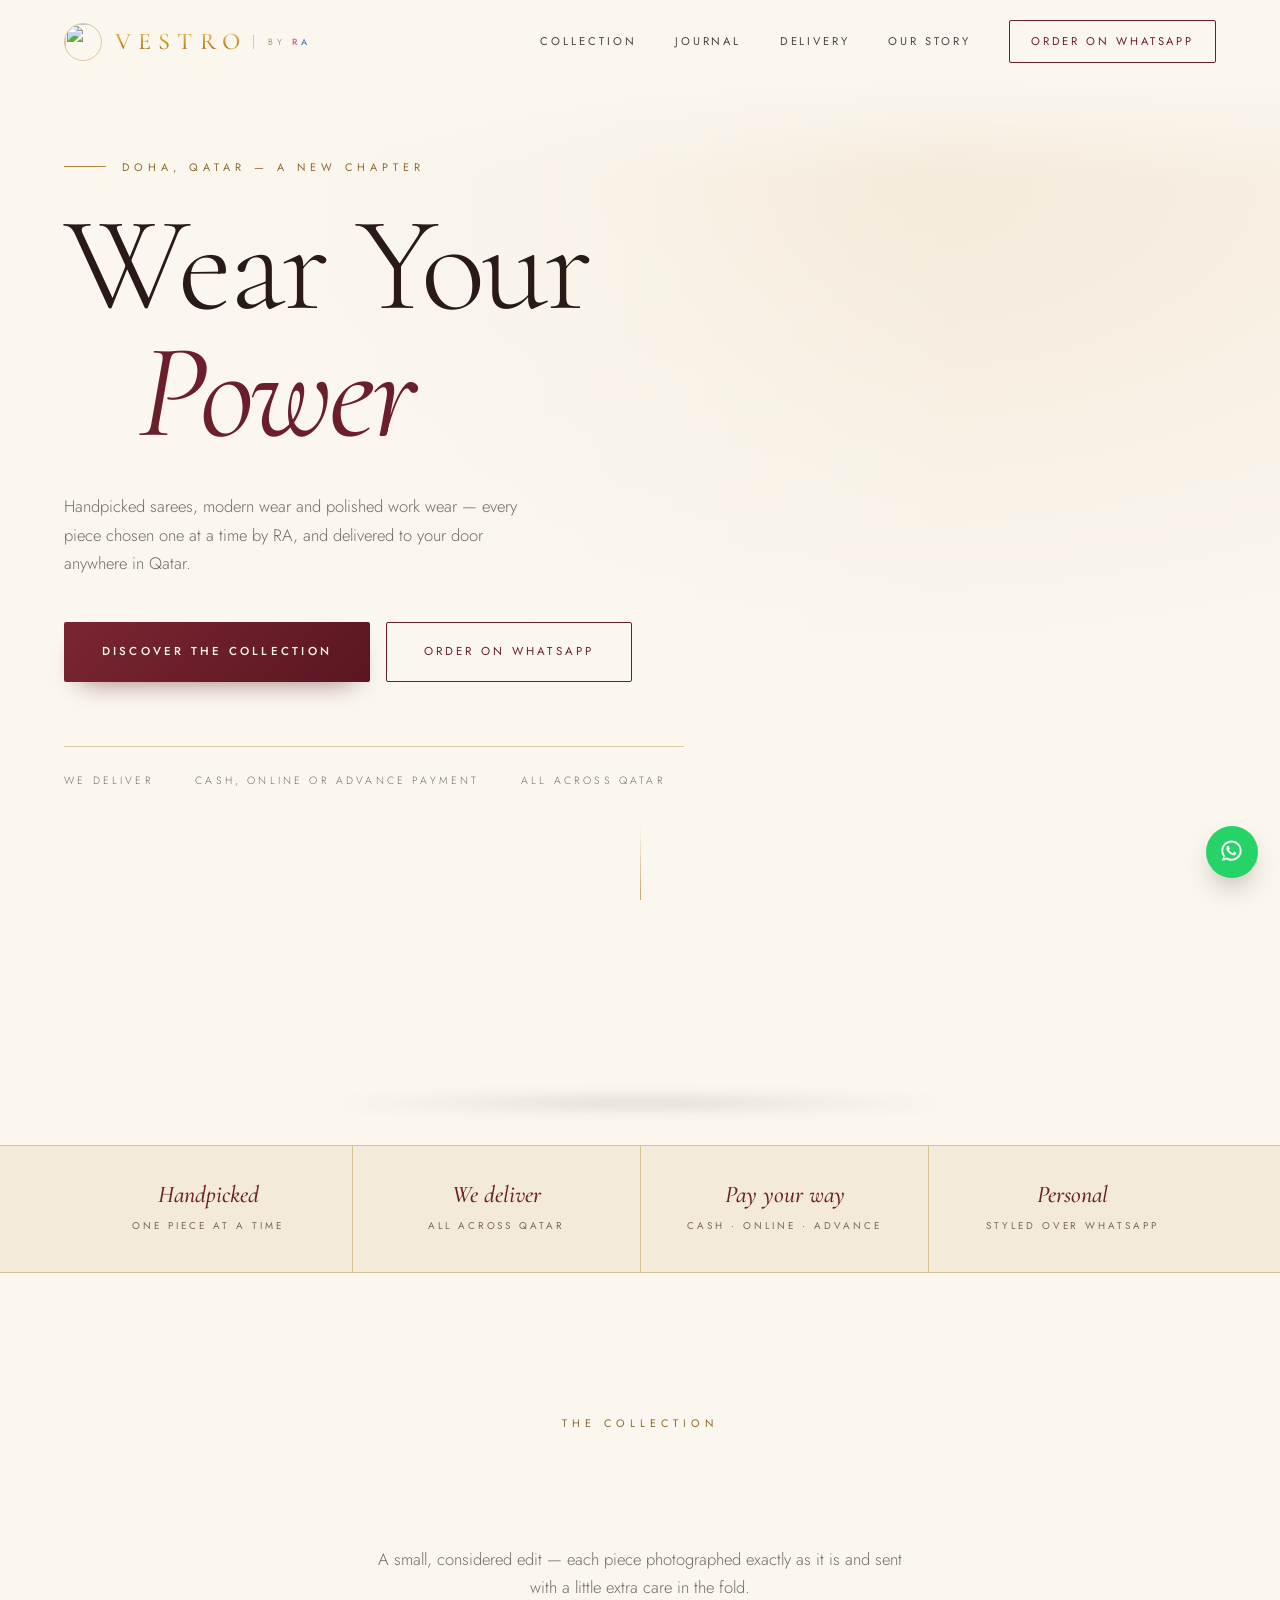
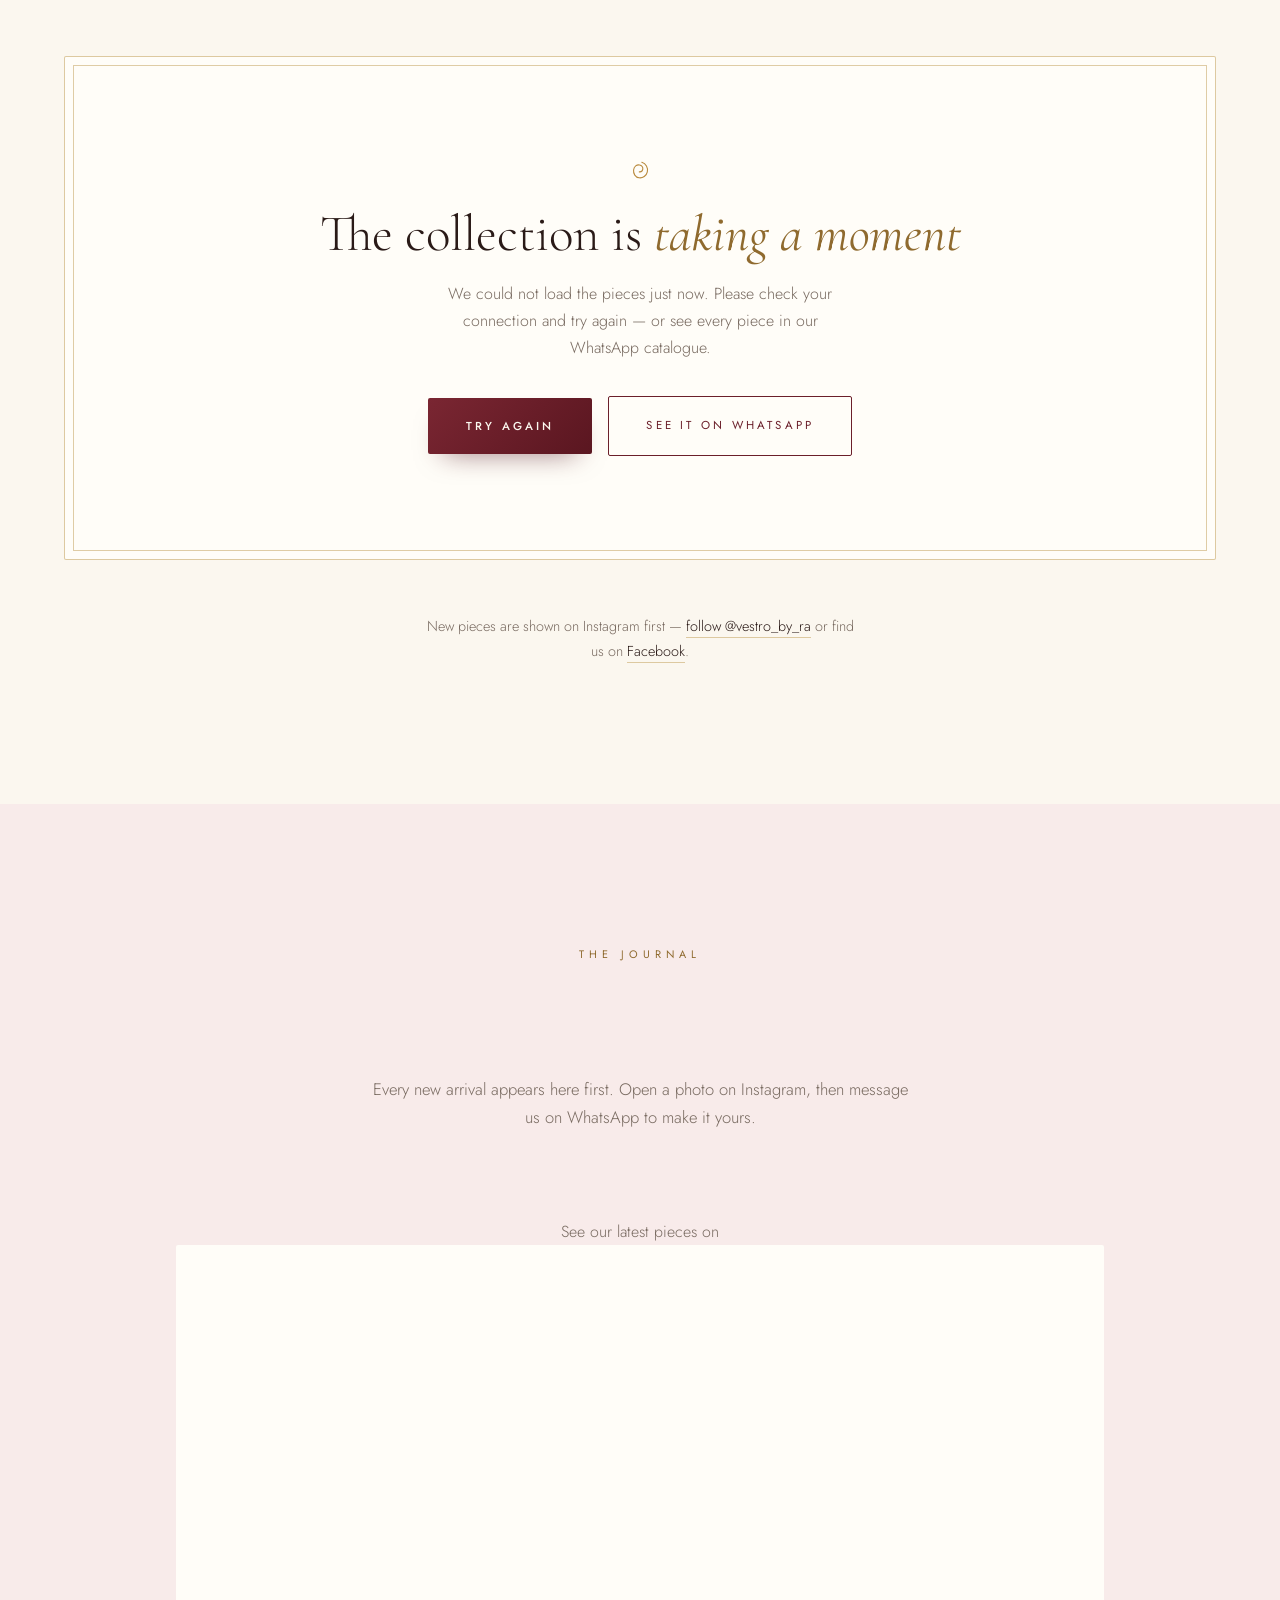
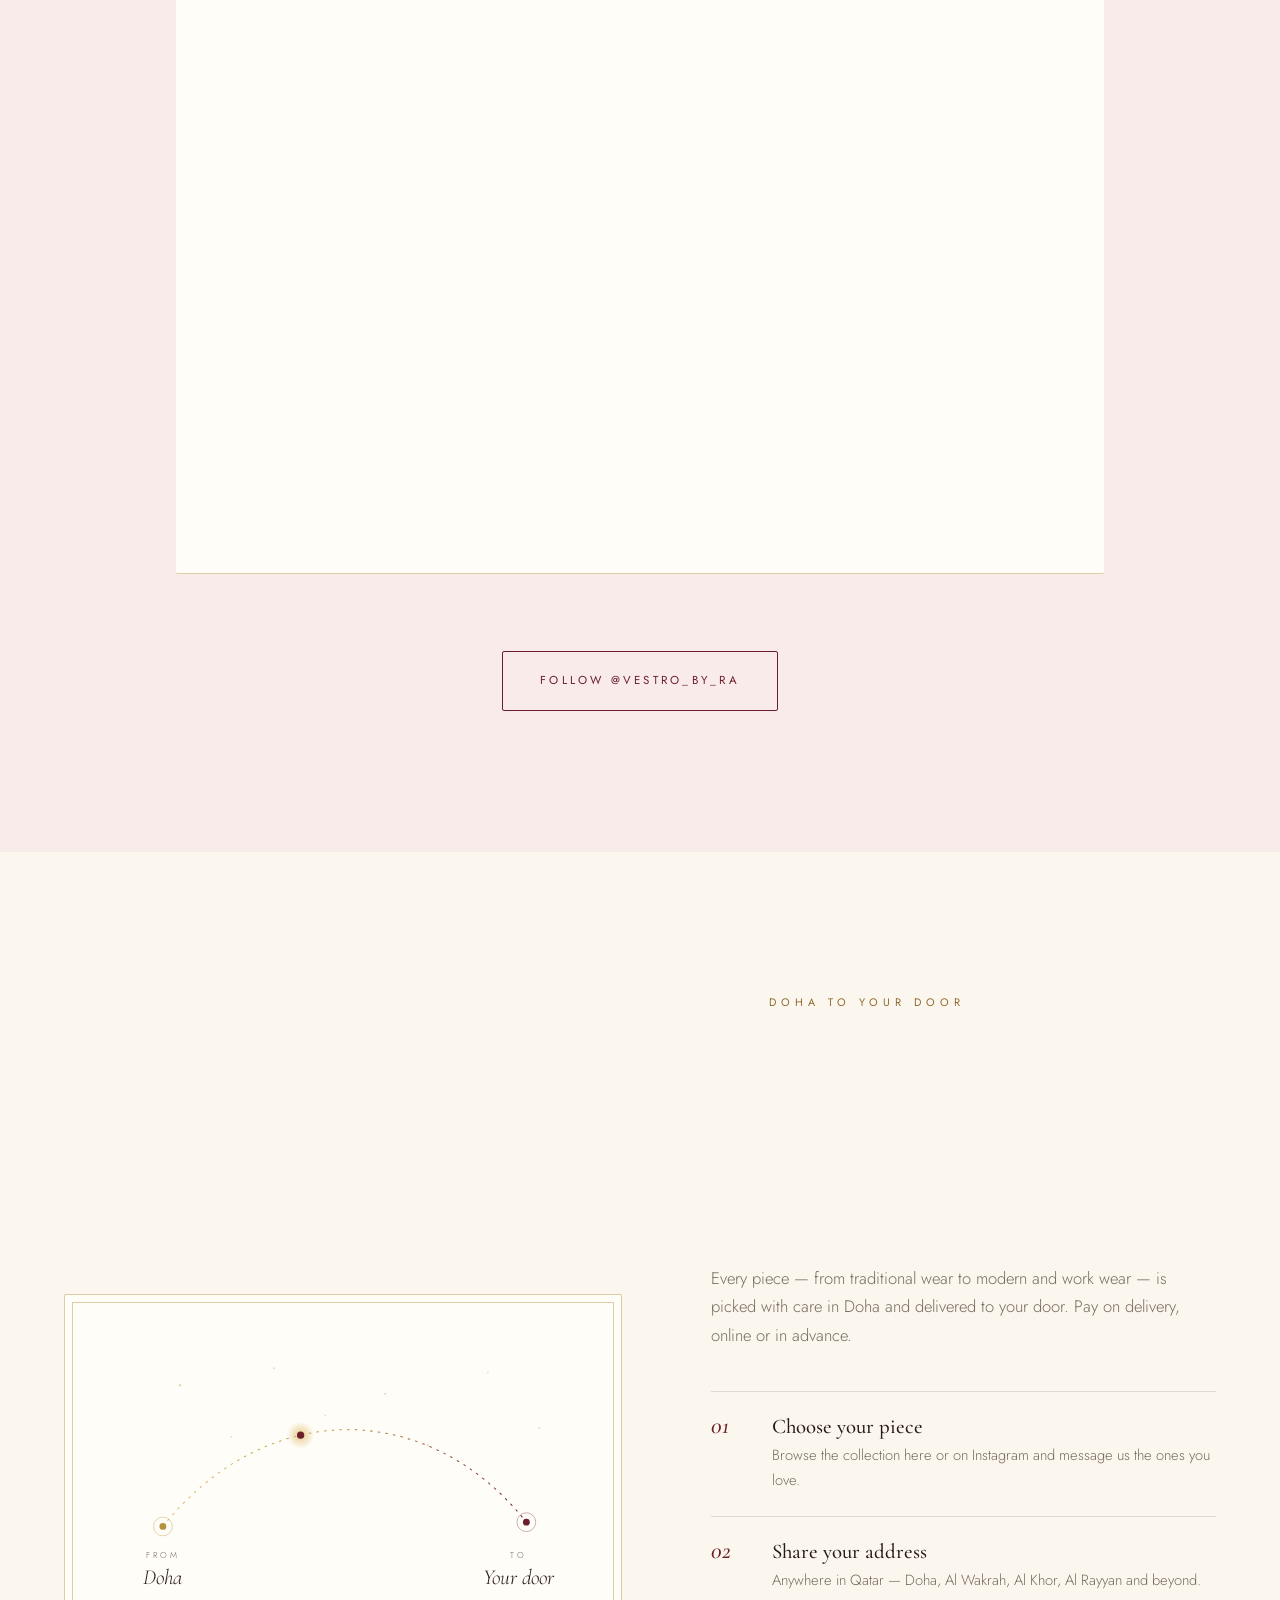
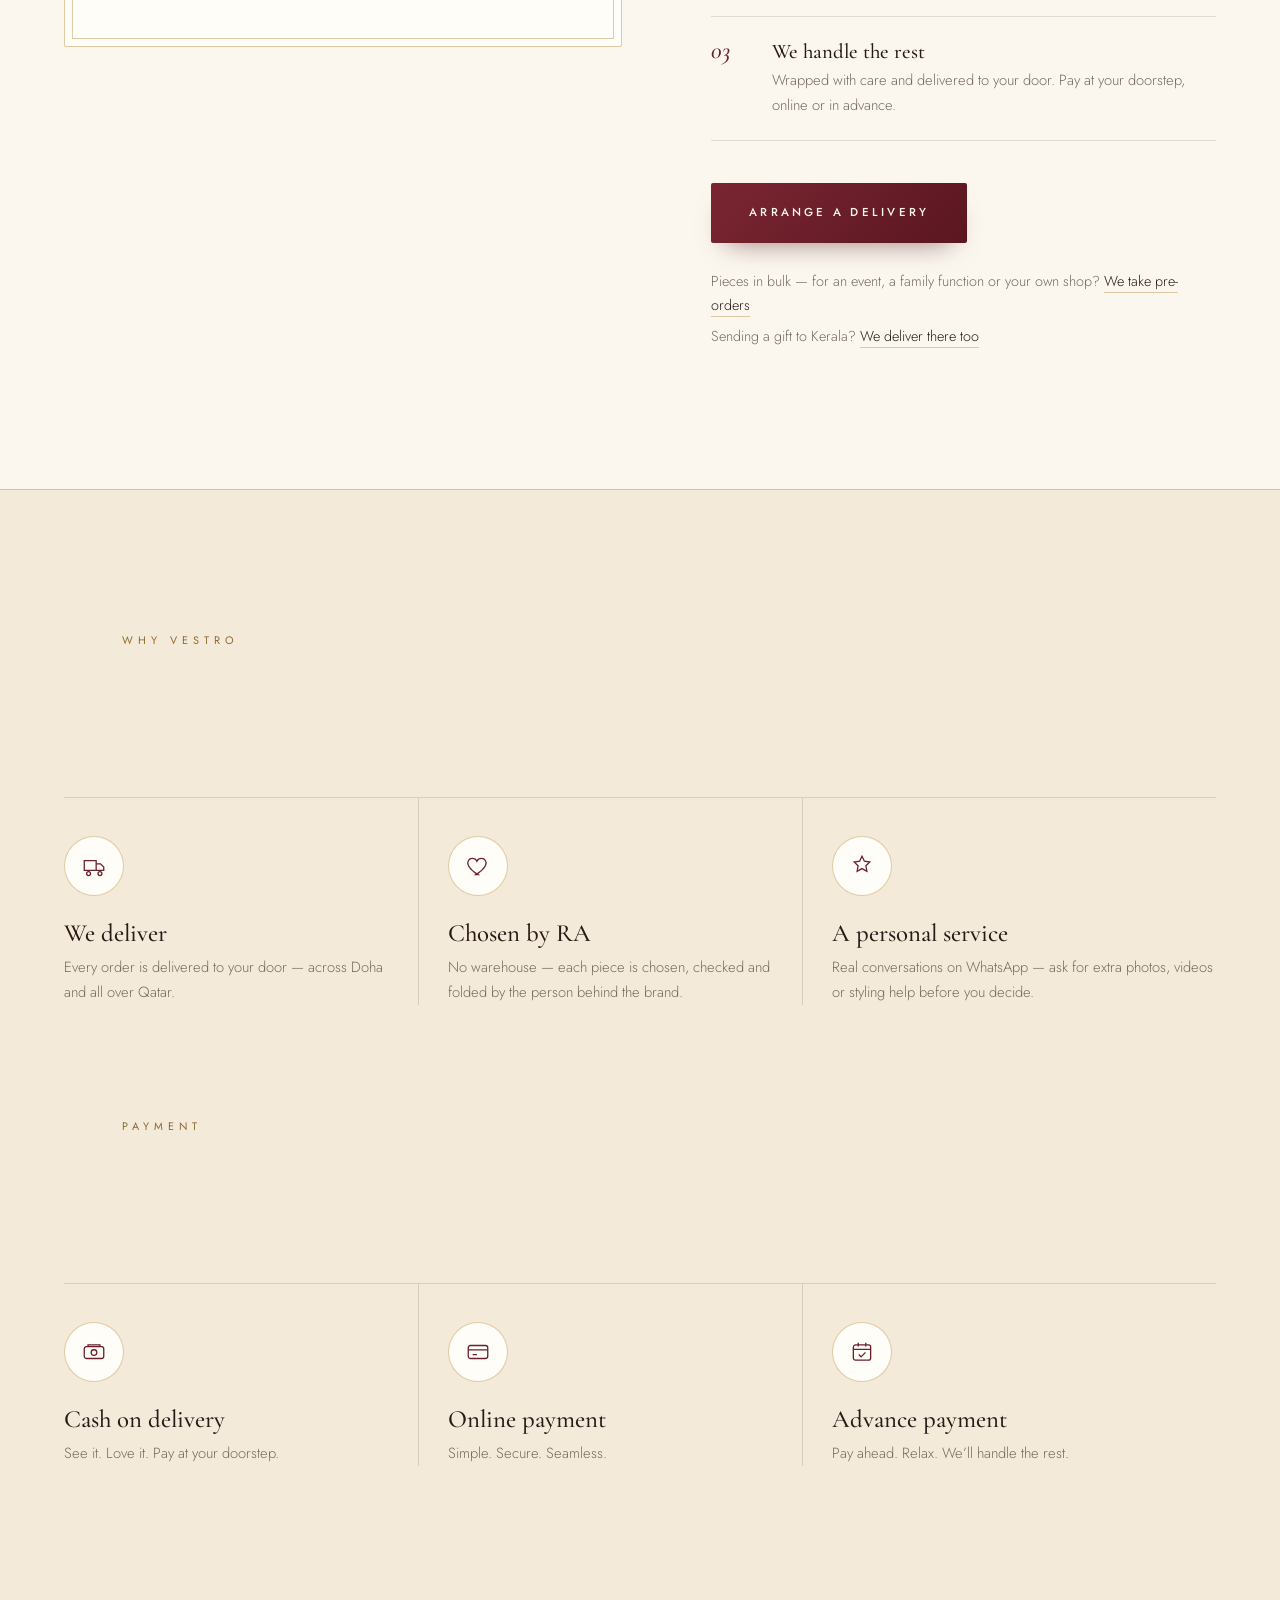
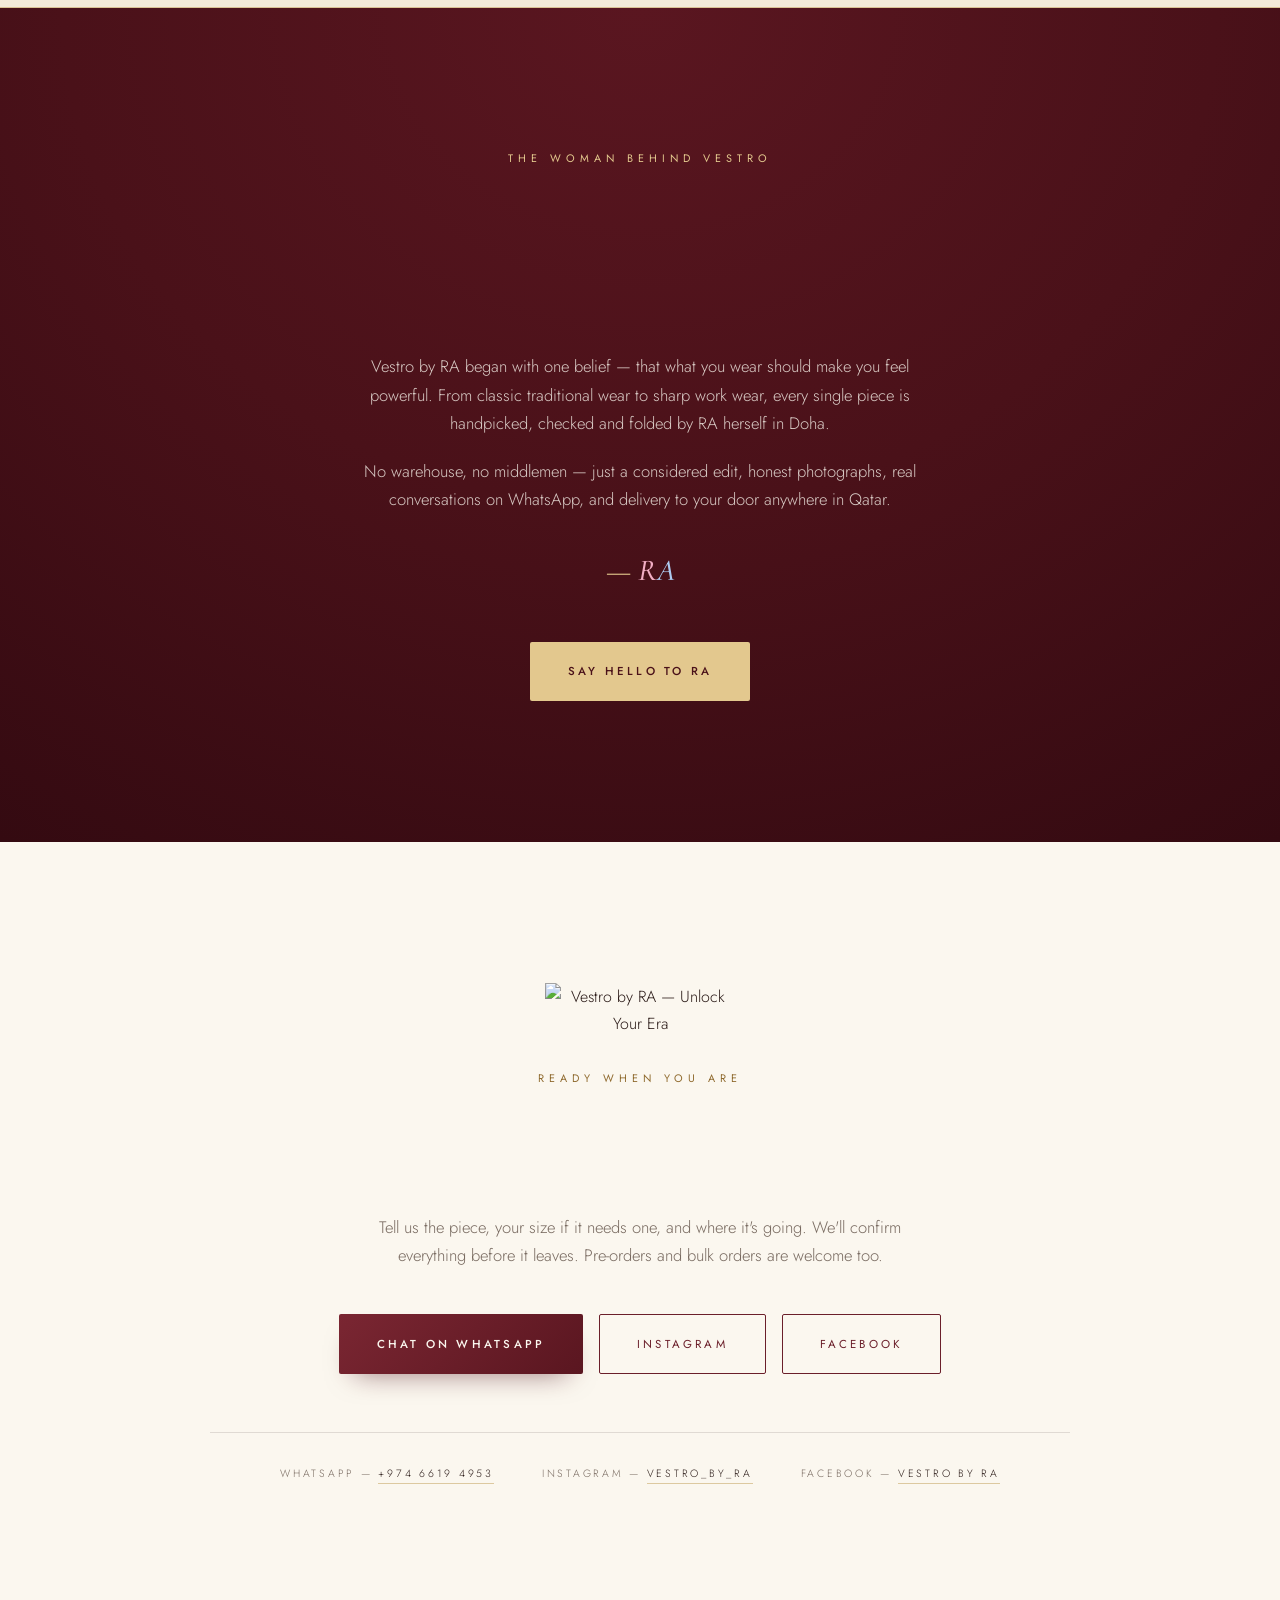
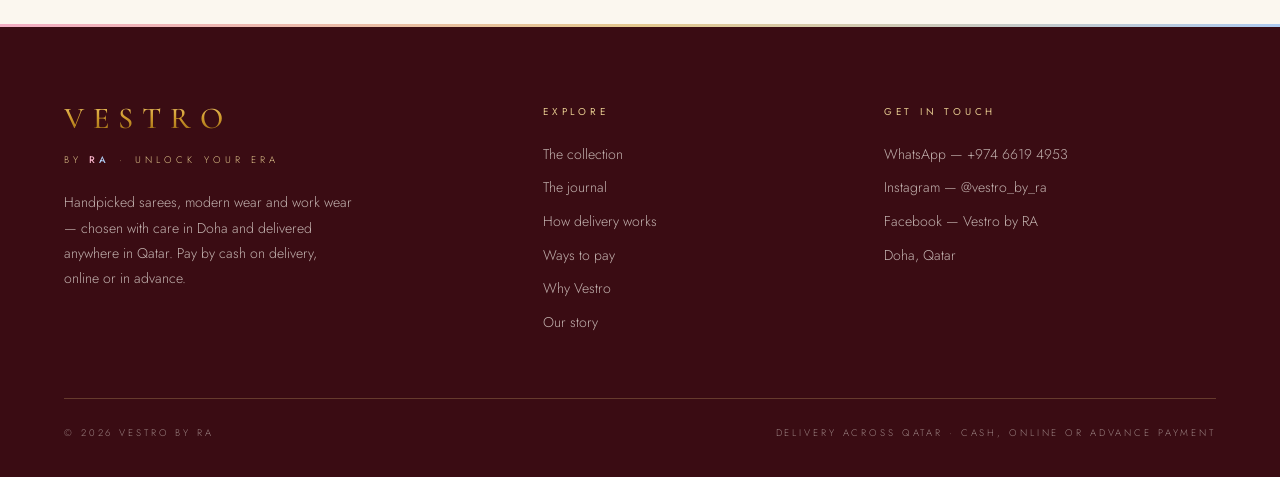
==== commit b434fc87: "Three ways to pay: cash on delivery, online, advance - New "Pay your way" block under Why Vestro wit" ====
--- a/index.html
+++ b/index.html
@@ -4,7 +4,7 @@
 <meta charset="UTF-8" />
 <meta name="viewport" content="width=device-width, initial-scale=1.0" />
 <title>Vestro by RA — Wear Your Power</title>
-<meta name="description" content="Vestro by RA — a Doha boutique of handpicked sarees, modern wear & work wear. Ordered on WhatsApp, delivered across Qatar, cash on delivery." />
+<meta name="description" content="Vestro by RA — a Doha boutique of handpicked sarees, modern wear & work wear. Ordered on WhatsApp and delivered across Qatar. Pay by cash on delivery, online or in advance." />
 <meta name="theme-color" content="#fbf7ef" />
 <link rel="icon" type="image/png" href="logo-mark.png" />
 <link rel="apple-touch-icon" href="logo-mark.png" />
@@ -13,12 +13,12 @@
 <link href="https://fonts.googleapis.com/css2?family=Cormorant+Garamond:ital,wght@0,300;0,400;0,500;0,600;1,300;1,400;1,500&family=Jost:wght@300;400;500&display=swap" rel="stylesheet" />
 
   <!-- bump ?v= whenever these files change, so browsers don't keep an old copy -->
-  <link rel="stylesheet" href="styles.css?v=13">
+  <link rel="stylesheet" href="styles.css?v=14">
 
   <!-- the product list starts downloading here, before the rest of the page (catalog.js draws it) -->
   <link rel="preconnect" href="https://firestore.googleapis.com" crossorigin />
-  <script src="firebase-config.js?v=13"></script>
-  <script src="feed.js?v=13"></script>
+  <script src="firebase-config.js?v=14"></script>
+  <script src="feed.js?v=14"></script>
 </head>
 <body>
 
@@ -69,7 +69,7 @@
     </div>
     <div class="hero-meta reveal" style="transition-delay:.4s">
       <span>We deliver</span>
-      <span>Cash on delivery</span>
+      <span>Cash, online or advance payment</span>
       <span>All across Qatar</span>
     </div>
   </div>
@@ -87,7 +87,7 @@
   <div class="wrap promise-inner">
     <div class="promise-item reveal"><b>Handpicked</b><span>One piece at a time</span></div>
     <div class="promise-item reveal" style="transition-delay:.1s"><b>We deliver</b><span>All across Qatar</span></div>
-    <div class="promise-item reveal" style="transition-delay:.2s"><b>Pay at your door</b><span>Cash on delivery</span></div>
+    <div class="promise-item reveal" style="transition-delay:.2s"><b>Pay your way</b><span>Cash · Online · Advance</span></div>
     <div class="promise-item reveal" style="transition-delay:.3s"><b>Personal</b><span>Styled over WhatsApp</span></div>
   </div>
 </div>
@@ -251,7 +251,7 @@
       <h2 class="reveal" style="transition-delay:.08s">Chosen in Doha, <span class="gold-word">delivered across Qatar</span></h2>
       <p class="lead reveal" style="transition-delay:.16s">
         Every piece — from traditional wear to modern and work wear — is
-        picked with care in Doha and delivered to your door, cash on delivery.
+        picked with care in Doha and delivered to your door. Pay on delivery, online or in advance.
       </p>
       <div class="steps">
         <div class="step reveal" style="transition-delay:.2s">
@@ -264,7 +264,7 @@
         </div>
         <div class="step reveal" style="transition-delay:.36s">
           <span class="step-num">03</span>
-          <div><h4>We handle the rest</h4><p>Wrapped with care and delivered to your door. Pay only when it's in your hands.</p></div>
+          <div><h4>We handle the rest</h4><p>Wrapped with care and delivered to your door. Pay at your doorstep, online or in advance.</p></div>
         </div>
       </div>
       <div class="cta-row reveal" style="margin-top:2.6rem;transition-delay:.42s">
@@ -289,26 +289,44 @@
   <div class="wrap">
     <p class="eyebrow reveal">Why Vestro</p>
     <h2 class="reveal" style="transition-delay:.08s">A small house, <span class="gold-word">serious care</span></h2>
-    <div class="why-grid">
+    <div class="why-grid why-3">
       <div class="why reveal">
         <svg viewBox="0 0 24 24"><path d="M3 7h11v9H3zM14 10h4l3 3v3h-7z"/><circle cx="7" cy="19" r="1.8"/><circle cx="17.5" cy="19" r="1.8"/></svg>
         <h3>We deliver</h3>
         <p>Every order is delivered to your door — across Doha and all over Qatar.</p>
       </div>
       <div class="why reveal" style="transition-delay:.1s">
-        <svg viewBox="0 0 24 24"><rect x="3" y="7" width="18" height="11" rx="2"/><circle cx="12" cy="12.5" r="2.6"/><path d="M6.5 7V5.5h11V7"/></svg>
-        <h3>Cash on delivery</h3>
-        <p>Pay in cash when the parcel arrives. No advance, no online payment — see it first, then pay.</p>
-      </div>
-      <div class="why reveal" style="transition-delay:.2s">
         <svg viewBox="0 0 24 24"><path d="M12 20s-7-4.2-9-8.6C1.6 8 3.6 5 6.7 5c2 0 3.6 1.1 4.3 2.6C11.7 6.1 13.3 5 15.3 5c3.1 0 5.1 3 3.7 6.4-2 4.4-9 8.6-9 8.6z"/></svg>
         <h3>Chosen by RA</h3>
         <p>No warehouse — each piece is chosen, checked and folded by the person behind the brand.</p>
       </div>
-      <div class="why reveal" style="transition-delay:.3s">
+      <div class="why reveal" style="transition-delay:.2s">
         <svg viewBox="0 0 24 24"><path d="M12 3l2.2 4.6 5 .7-3.6 3.5.9 5-4.5-2.4-4.5 2.4.9-5L4.8 8.3l5-.7z"/></svg>
         <h3>A personal service</h3>
         <p>Real conversations on WhatsApp — ask for extra photos, videos or styling help before you decide.</p>
+      </div>
+    </div>
+
+    <!-- ways to pay -->
+    <div class="pay-block" id="payment">
+      <p class="eyebrow reveal">Payment</p>
+      <h2 class="reveal" style="transition-delay:.08s">Pay <span class="gold-word">your way</span></h2>
+      <div class="why-grid why-3">
+        <div class="why reveal">
+          <svg viewBox="0 0 24 24"><rect x="3" y="7" width="18" height="11" rx="2"/><circle cx="12" cy="12.5" r="2.6"/><path d="M6.5 7V5.5h11V7"/></svg>
+          <h3>Cash on delivery</h3>
+          <p>See it. Love it. Pay at your doorstep.</p>
+        </div>
+        <div class="why reveal" style="transition-delay:.1s">
+          <svg viewBox="0 0 24 24"><rect x="3" y="6" width="18" height="12" rx="2"/><path d="M3 10h18M7 14.5h4"/></svg>
+          <h3>Online payment</h3>
+          <p>Simple. Secure. Seamless.</p>
+        </div>
+        <div class="why reveal" style="transition-delay:.2s">
+          <svg viewBox="0 0 24 24"><rect x="4" y="5.5" width="16" height="14" rx="2"/><path d="M4 9.5h16M8.5 3.5v3.5M15.5 3.5v3.5M9 14.3l2.2 2.2 4-4.2"/></svg>
+          <h3>Advance payment</h3>
+          <p>Pay ahead. Relax. We’ll handle the rest.</p>
+        </div>
       </div>
     </div>
   </div>
@@ -367,13 +385,14 @@
     <div class="foot-col foot-brand">
       <span class="brand-name">Vestro</span>
       <p class="foot-tag">By <span class="ra-r">R</span><span class="ra-a">A</span>&ensp;·&ensp;Unlock Your Era</p>
-      <p class="foot-blurb">Handpicked sarees, modern wear and work wear — chosen with care in Doha and delivered anywhere in Qatar. Cash on delivery, always.</p>
+      <p class="foot-blurb">Handpicked sarees, modern wear and work wear — chosen with care in Doha and delivered anywhere in Qatar. Pay by cash on delivery, online or in advance.</p>
     </div>
     <div class="foot-col">
       <h4>Explore</h4>
       <a href="#collection">The collection</a>
       <a href="#instagram">The journal</a>
       <a href="#gift">How delivery works</a>
+      <a href="#payment">Ways to pay</a>
       <a href="#why">Why Vestro</a>
       <a href="#story">Our story</a>
     </div>
@@ -387,7 +406,7 @@
   </div>
   <div class="wrap foot-bottom">
     <span>© <span id="yr"></span> Vestro by RA</span>
-    <span>Delivery across Qatar · Cash on delivery</span>
+    <span>Delivery across Qatar · Cash, online or advance payment</span>
   </div>
 </footer>
 
@@ -423,7 +442,7 @@
         <a class="chip chip-wa" id="pmBuy" href="#" target="_blank" rel="noopener">Order now</a>
         <span class="chip chip-sold" id="pmSold" hidden>Sold out</span>
       </div>
-      <p class="pm-note">Delivery across Qatar · Cash on delivery</p>
+      <p class="pm-note">Delivery across Qatar · Cash, online or advance payment</p>
     </div>
   </div>
 </div>
@@ -435,8 +454,8 @@
 
   <!-- the 3D silk library loads in the background; script.js starts the silk when it arrives -->
   <script id="threeLib" async src="https://cdnjs.cloudflare.com/ajax/libs/three.js/r128/three.min.js"></script>
-  <script src="script.js?v=13"></script>
-  <script type="module" src="catalog.js?v=13"></script>
+  <script src="script.js?v=14"></script>
+  <script type="module" src="catalog.js?v=14"></script>
 
 </body>
 </html>
--- a/styles.css
+++ b/styles.css
@@ -525,6 +525,10 @@
   .why{border-right:none;margin-right:0;padding:2rem 0;border-bottom:1px solid var(--line)}
 }
 @media(max-width:560px){.why-grid{grid-template-columns:1fr}}
+/* three-across rows: the "why" cards, and the ways to pay beneath them */
+.why-grid.why-3{grid-template-columns:repeat(3,1fr)}
+@media(max-width:760px){.why-grid.why-3{grid-template-columns:1fr}}
+.pay-block{margin-top:clamp(4.5rem,9vw,7rem)}
 
 /* ============ STORY — the one full maroon block ============ */
 .story{
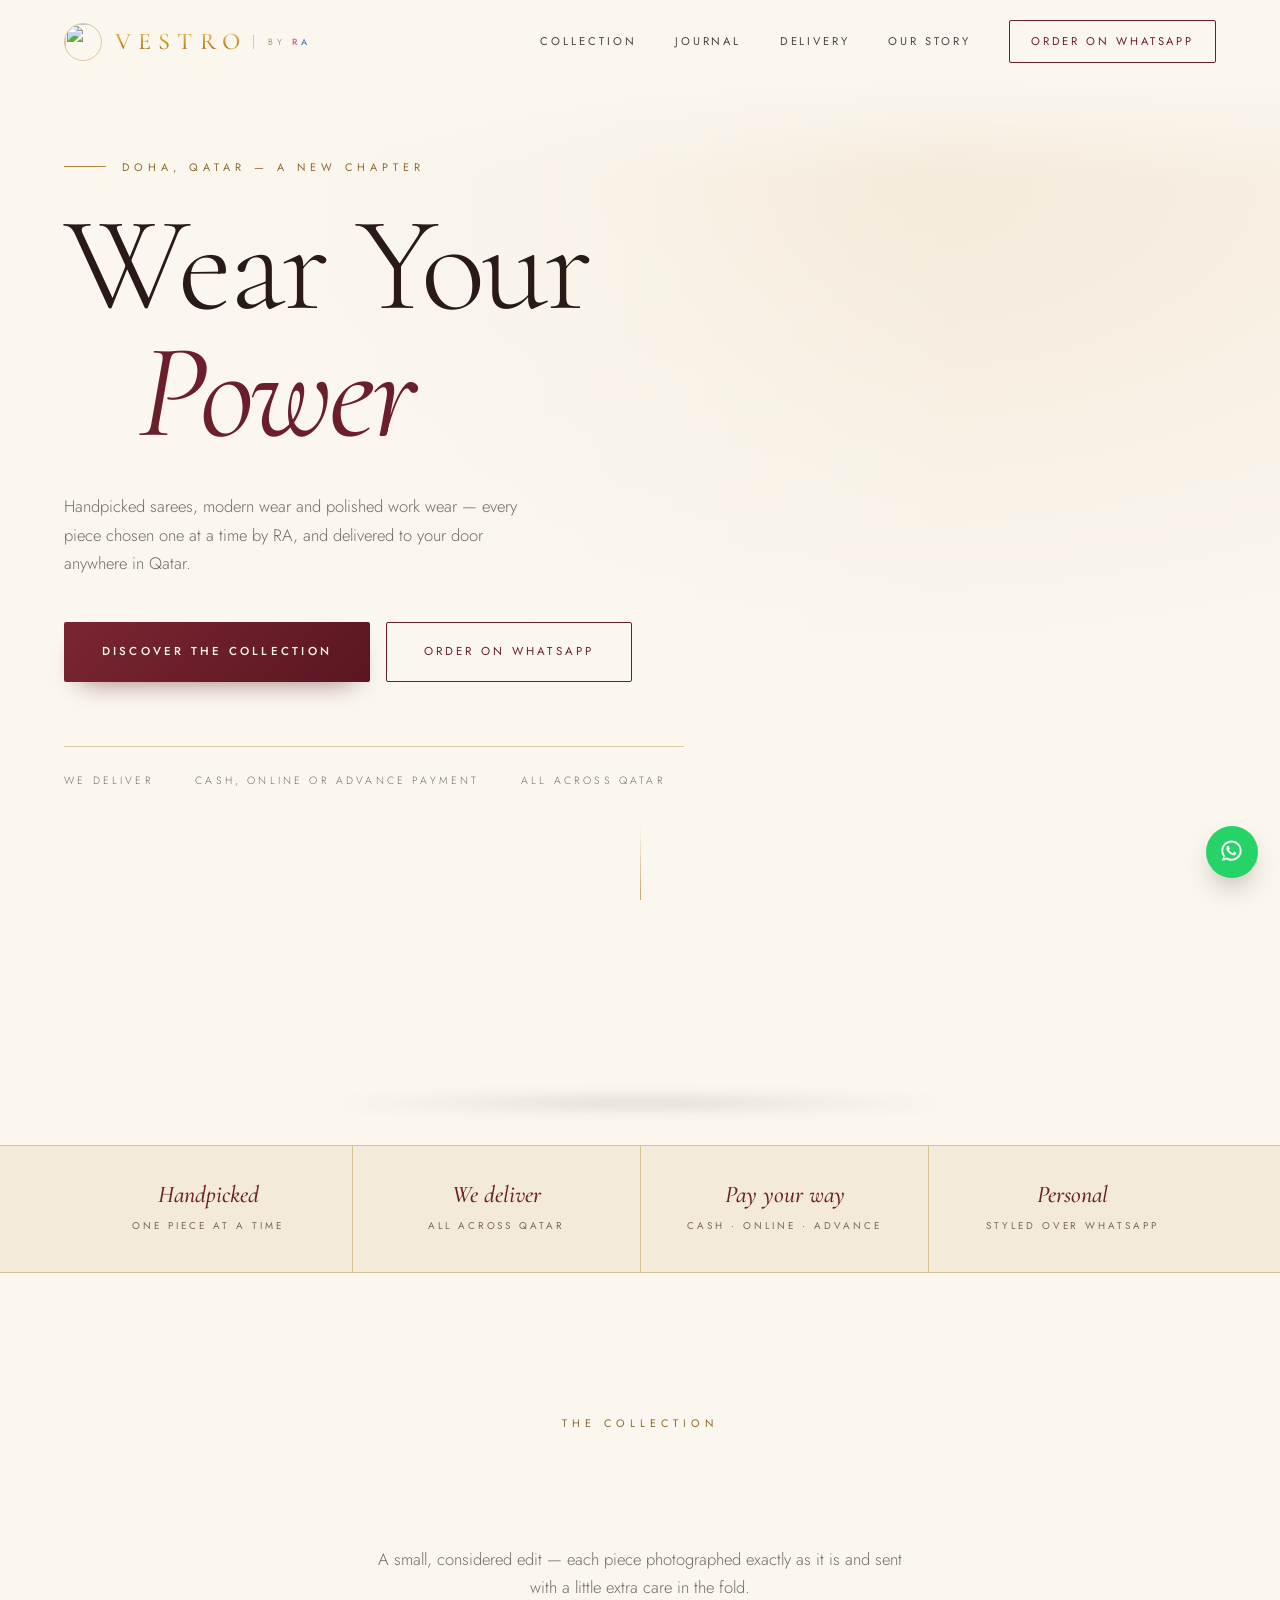
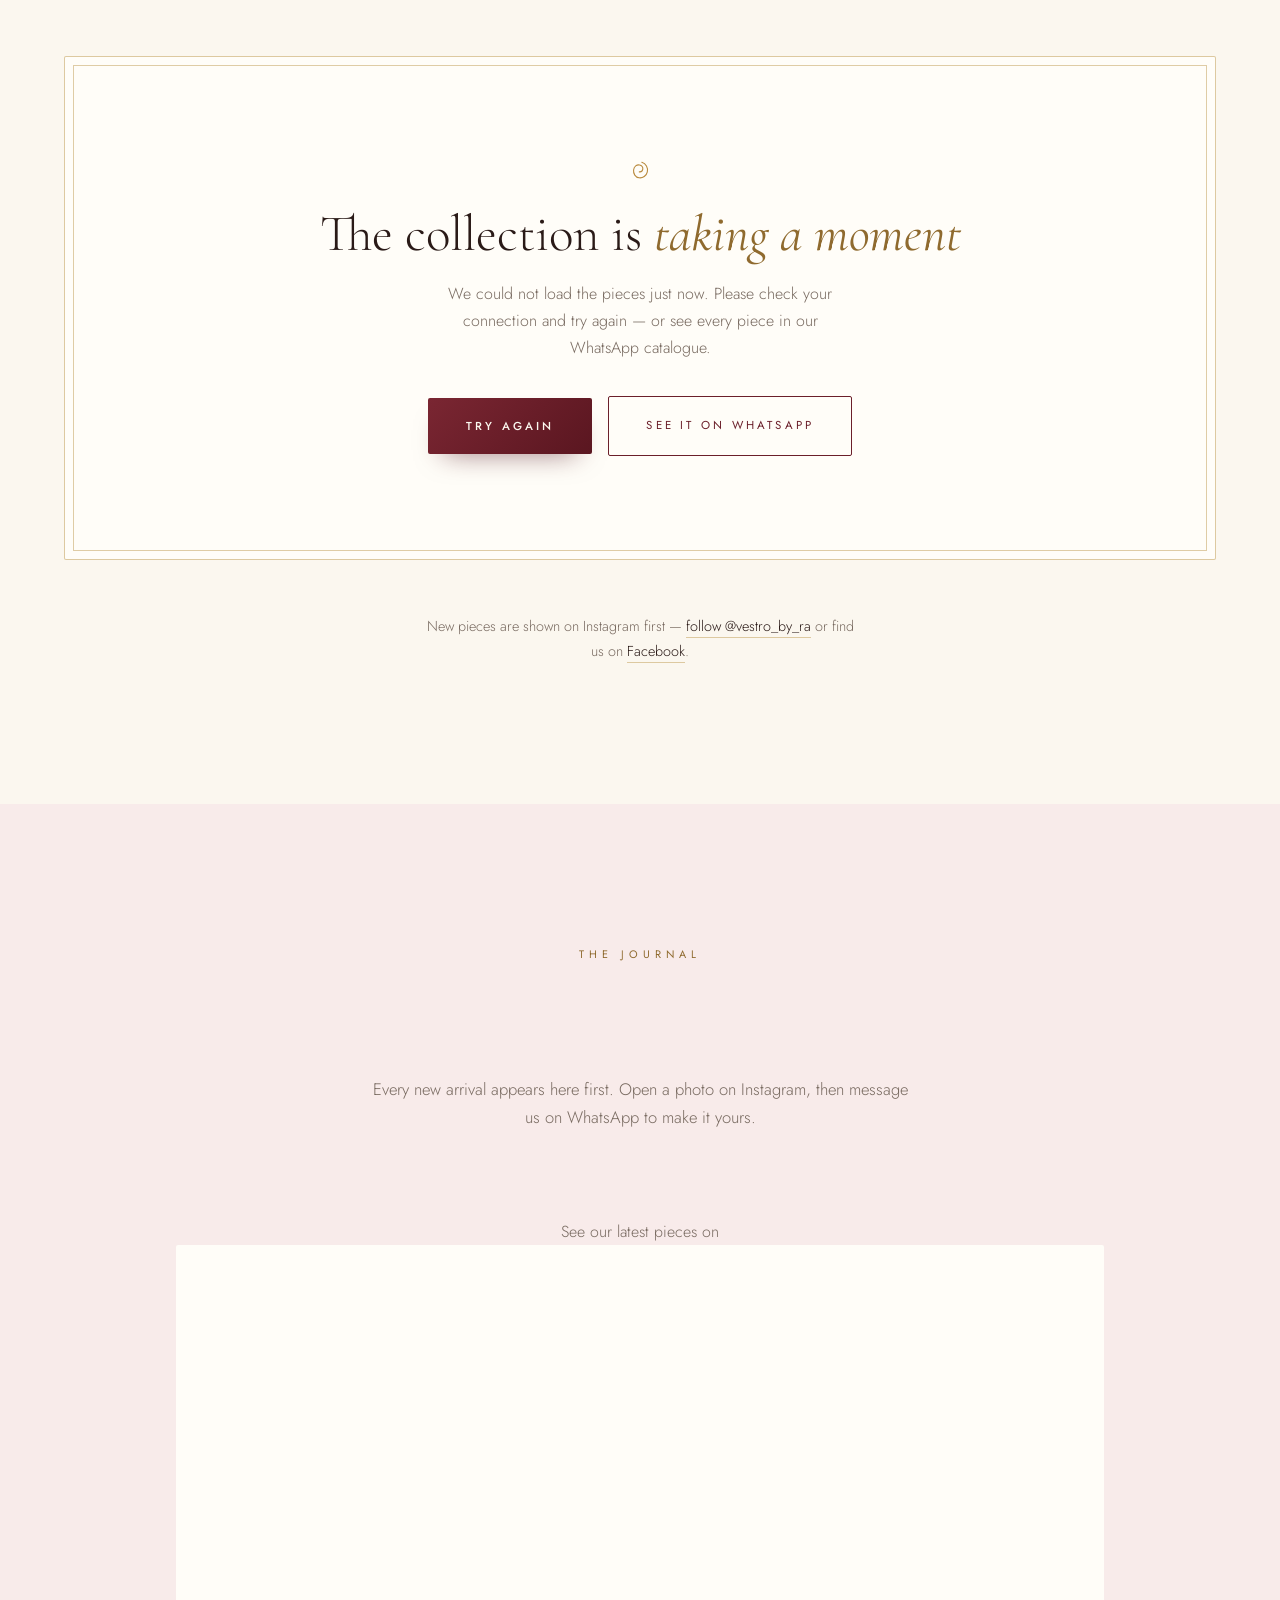
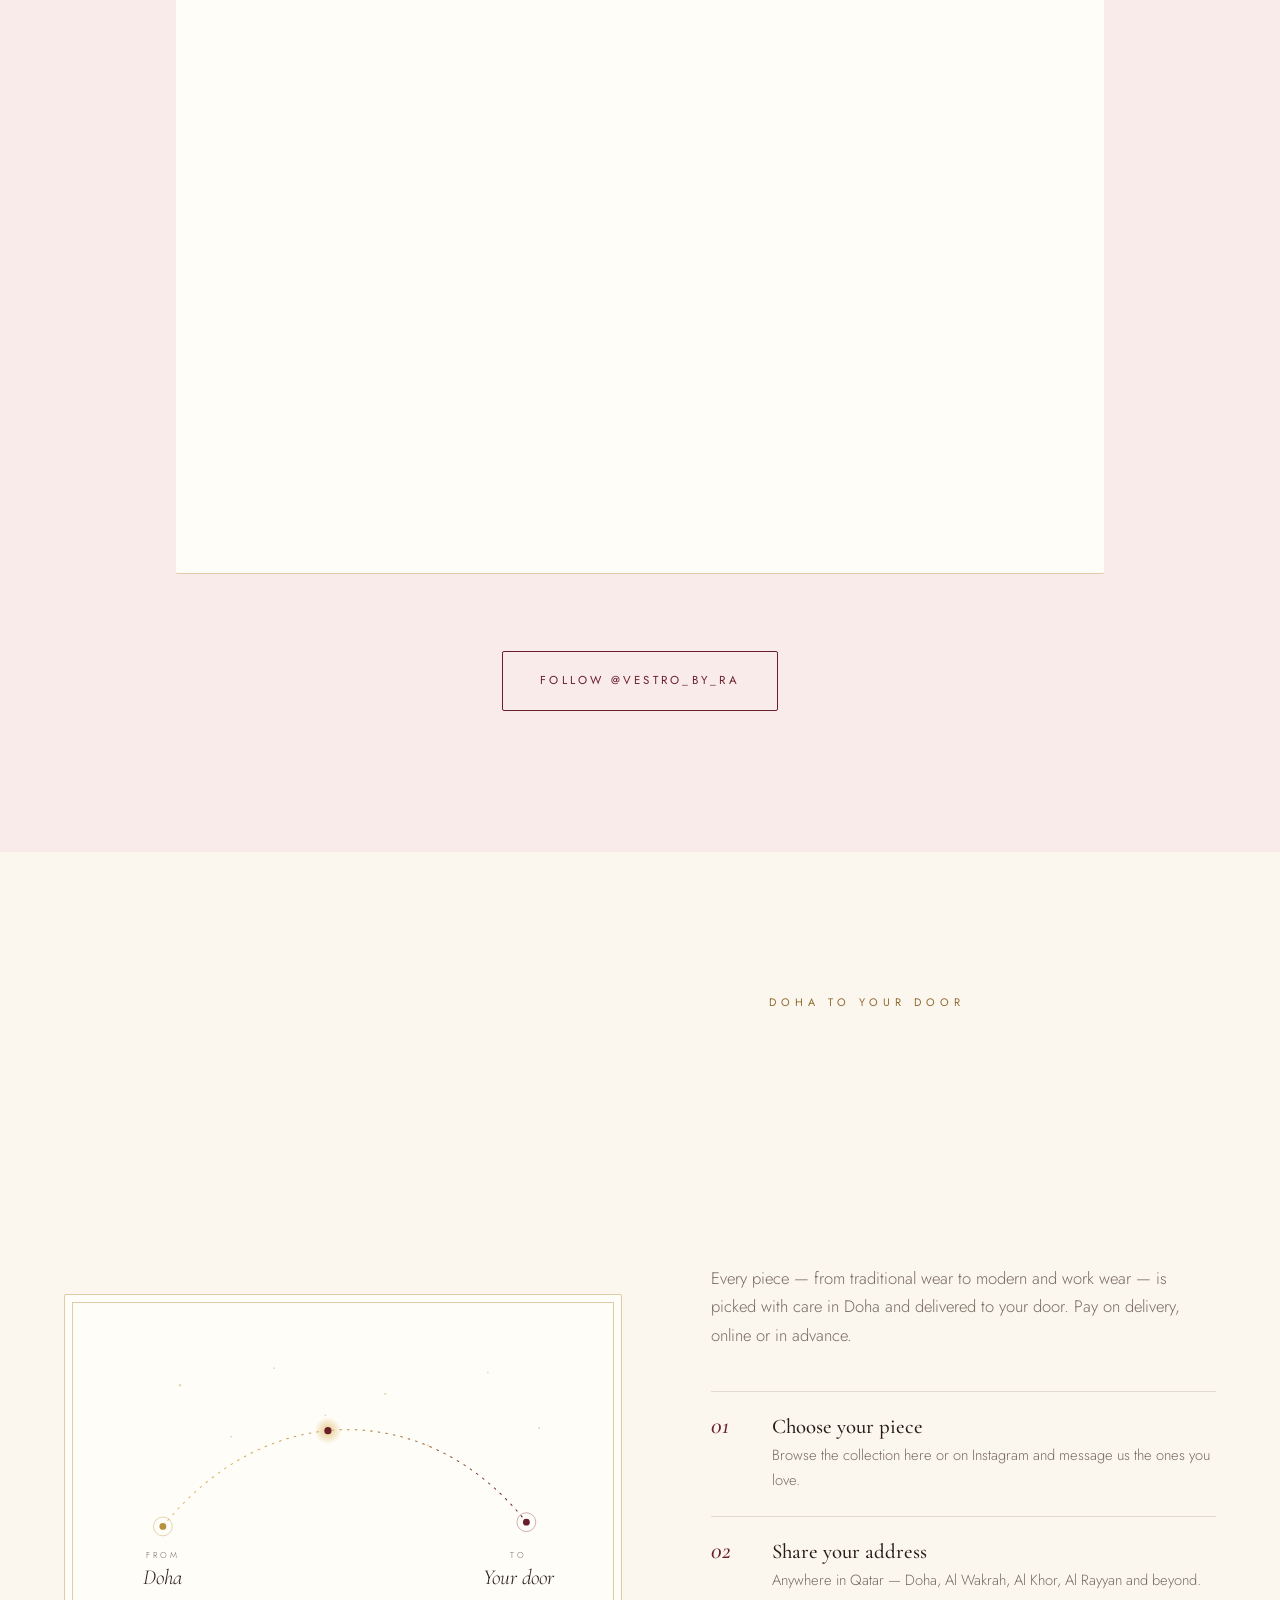
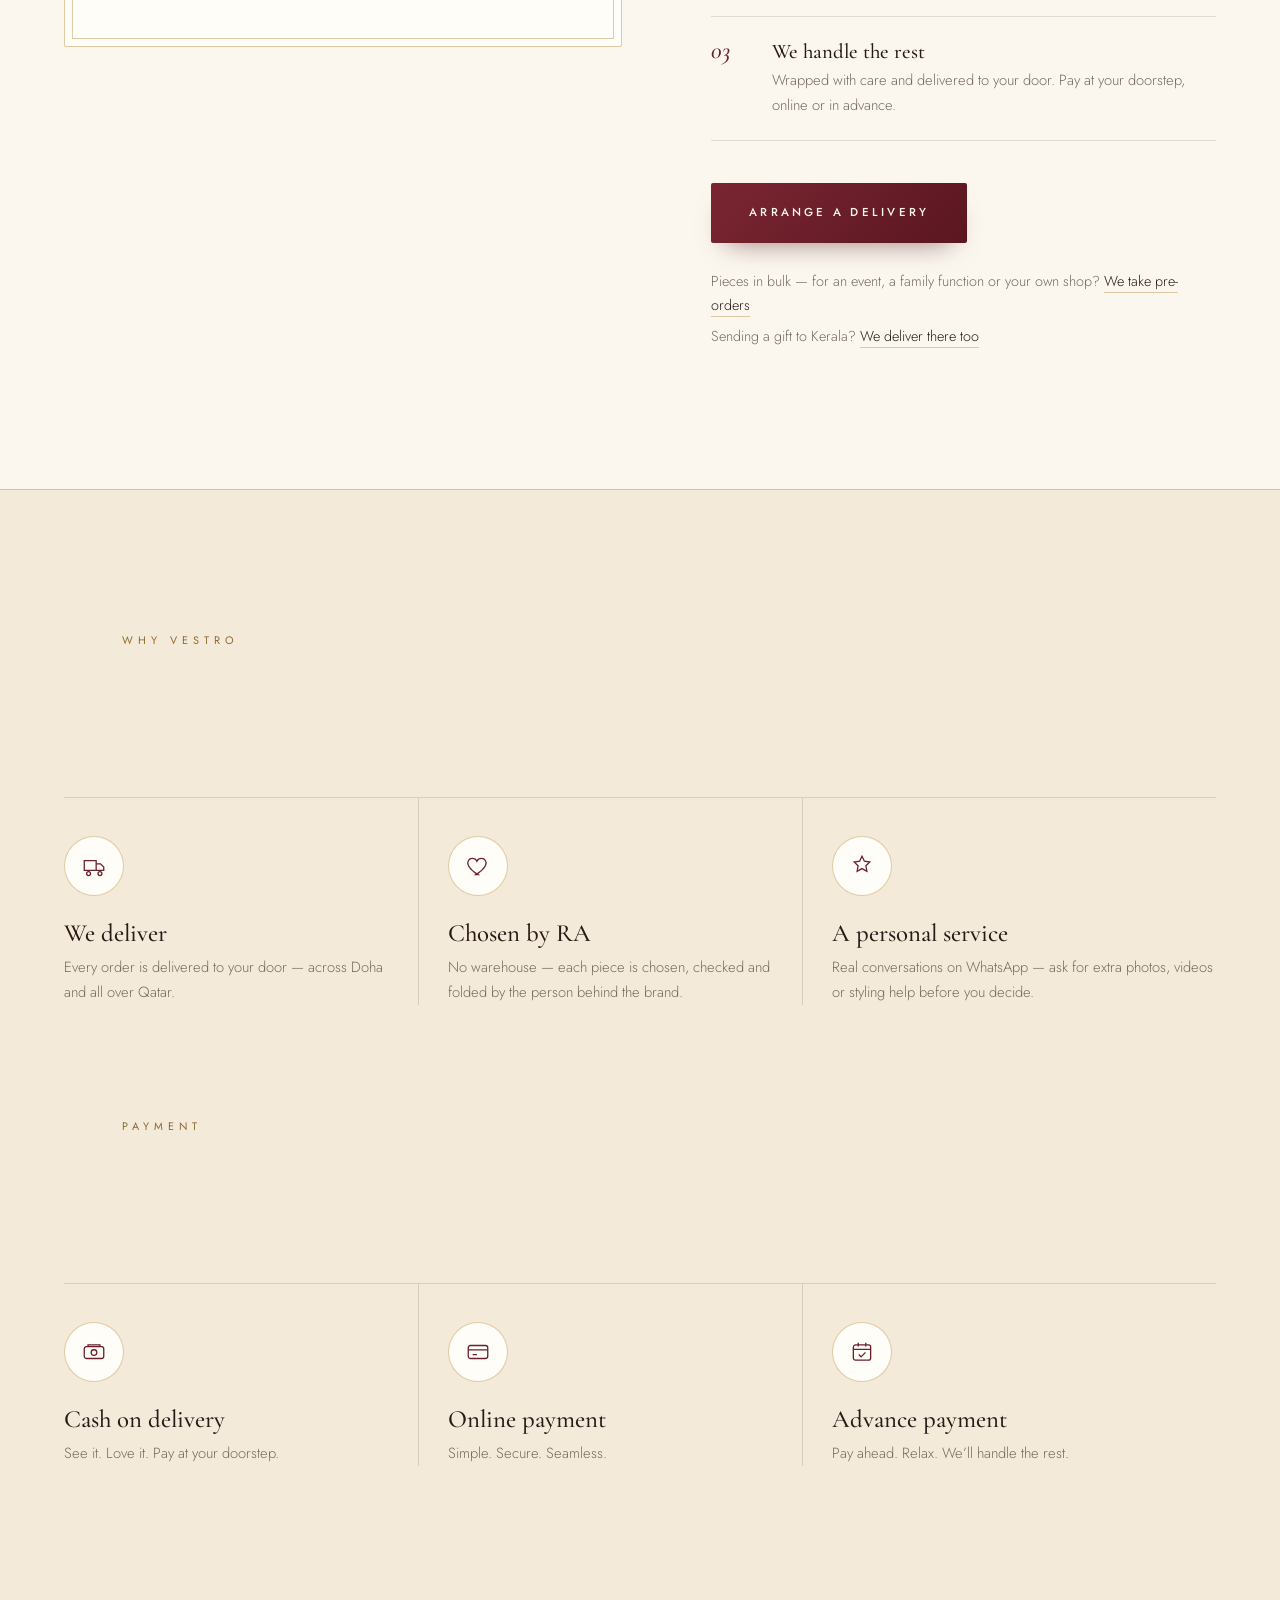
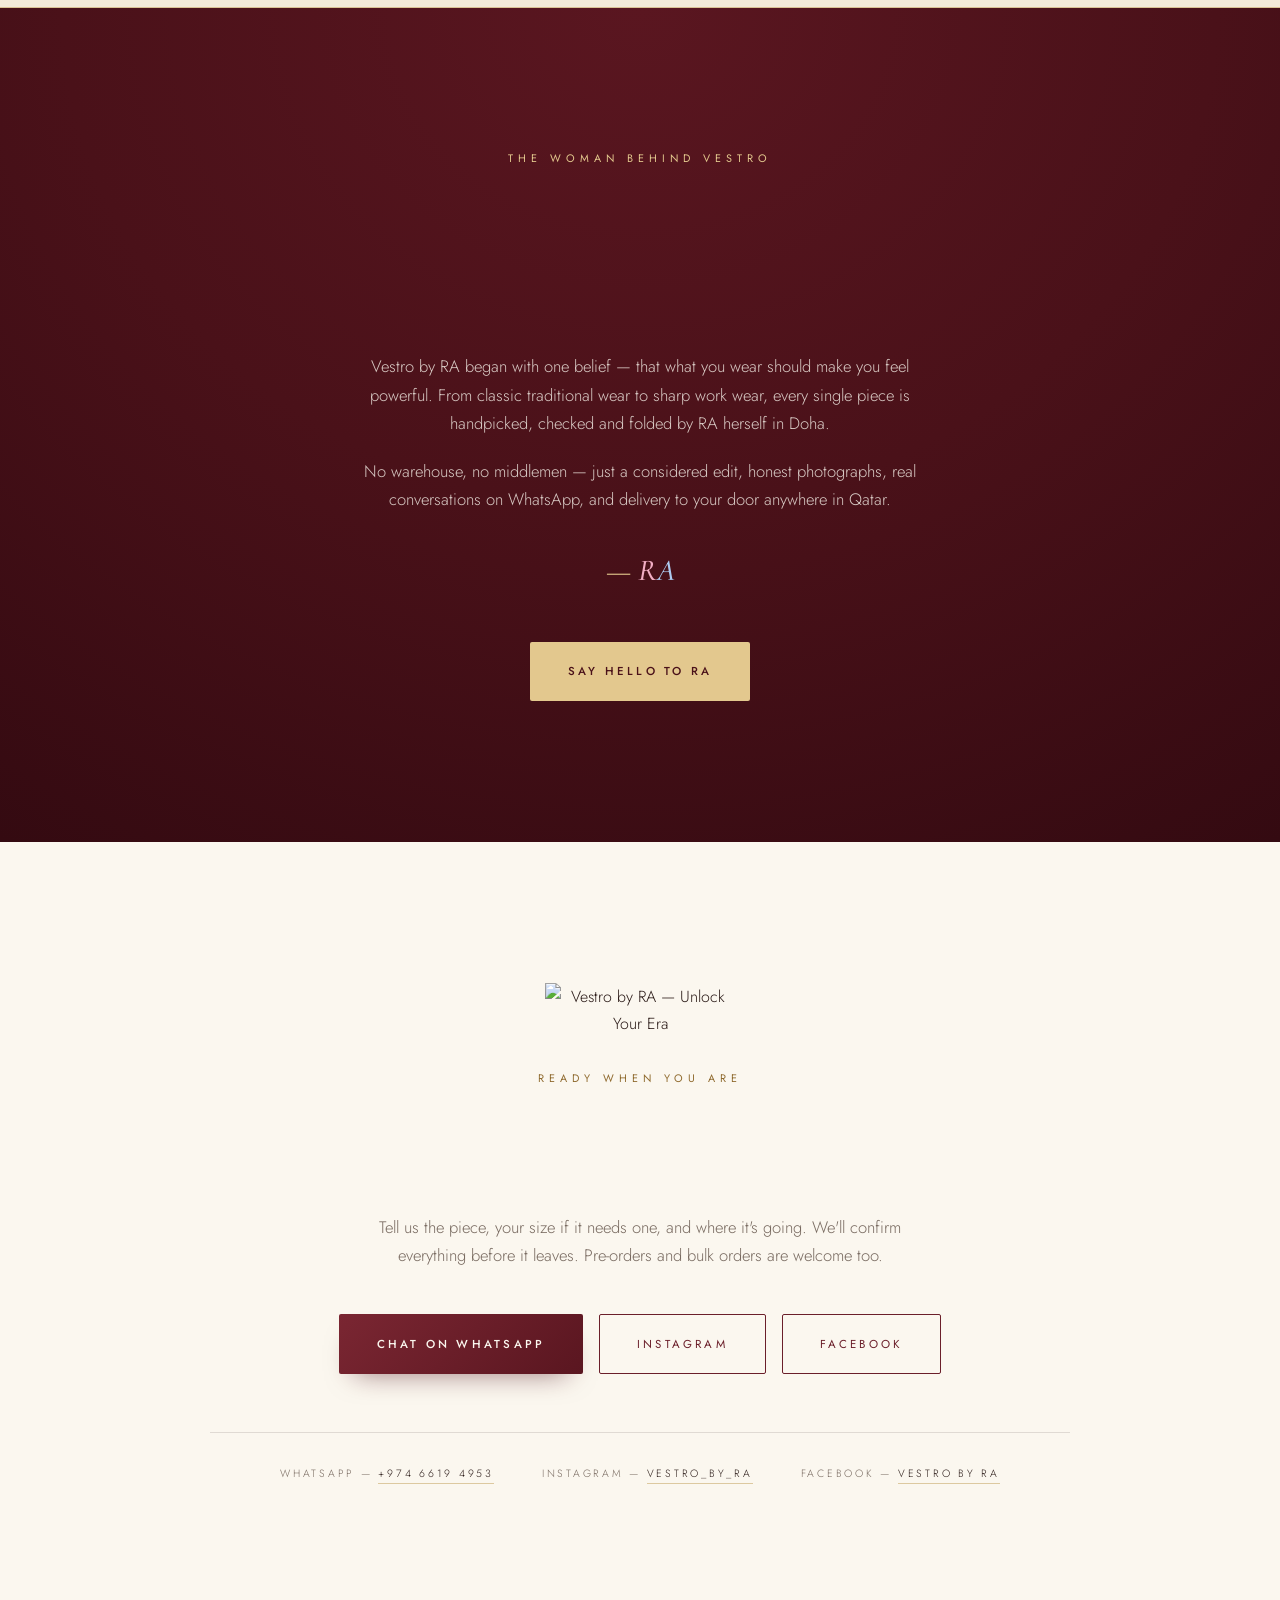
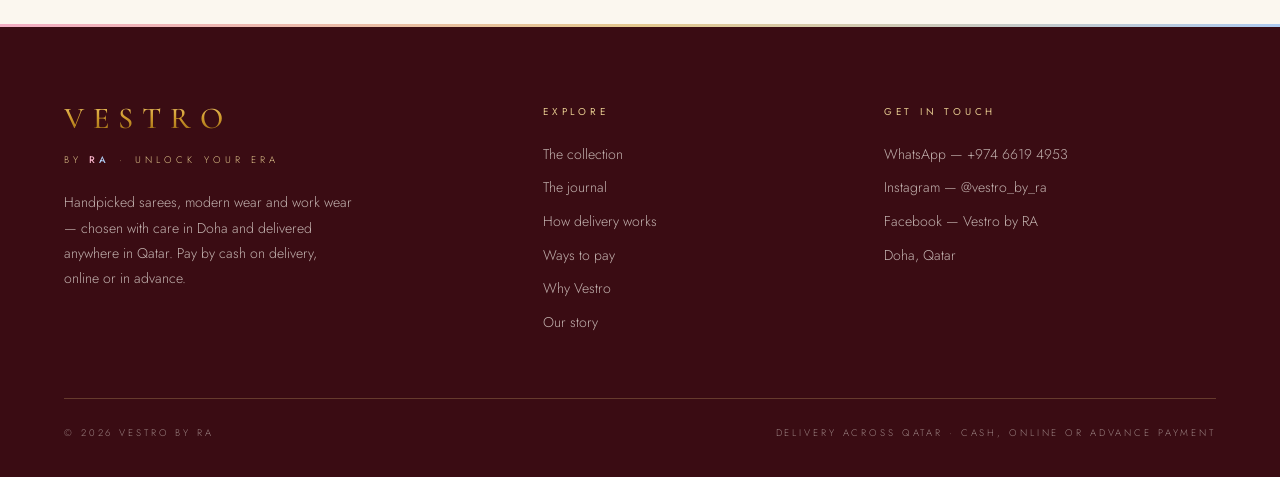
==== commit 98d21e7f: "Security: update three.js r128 -> 0.149.0 and Firebase 10.12.2 -> 13.1.0 three.js r128 is covered by" ====
--- a/index.html
+++ b/index.html
@@ -13,12 +13,12 @@
 <link href="https://fonts.googleapis.com/css2?family=Cormorant+Garamond:ital,wght@0,300;0,400;0,500;0,600;1,300;1,400;1,500&family=Jost:wght@300;400;500&display=swap" rel="stylesheet" />
 
   <!-- bump ?v= whenever these files change, so browsers don't keep an old copy -->
-  <link rel="stylesheet" href="styles.css?v=14">
+  <link rel="stylesheet" href="styles.css?v=15">
 
   <!-- the product list starts downloading here, before the rest of the page (catalog.js draws it) -->
   <link rel="preconnect" href="https://firestore.googleapis.com" crossorigin />
-  <script src="firebase-config.js?v=14"></script>
-  <script src="feed.js?v=14"></script>
+  <script src="firebase-config.js?v=15"></script>
+  <script src="feed.js?v=15"></script>
 </head>
 <body>
 
@@ -453,9 +453,14 @@
 </a>
 
   <!-- the 3D silk library loads in the background; script.js starts the silk when it arrives -->
-  <script id="threeLib" async src="https://cdnjs.cloudflare.com/ajax/libs/three.js/r128/three.min.js"></script>
-  <script src="script.js?v=14"></script>
-  <script type="module" src="catalog.js?v=14"></script>
+  <!-- three.js 0.149.0: clear of the published three.js advisories (all fixed by 0.137.0),
+       and the last line before its colour/lighting changes, so the silk looks the same.
+       integrity = the file's fingerprint; the browser refuses it if the CDN copy is ever altered. -->
+  <script id="threeLib" async src="https://cdnjs.cloudflare.com/ajax/libs/three.js/0.149.0/three.min.js"
+          integrity="sha512-6p9lGA4Cm89KiwN1CixiOVQU2H9e13LeYoN6/Hj/qoUhtrMW5vNiqQz9Z96Z7/I8u89ghL6SPBz9na5HFVzF3g=="
+          crossorigin="anonymous" referrerpolicy="no-referrer"></script>
+  <script src="script.js?v=15"></script>
+  <script type="module" src="catalog.js?v=15"></script>
 
 </body>
 </html>
